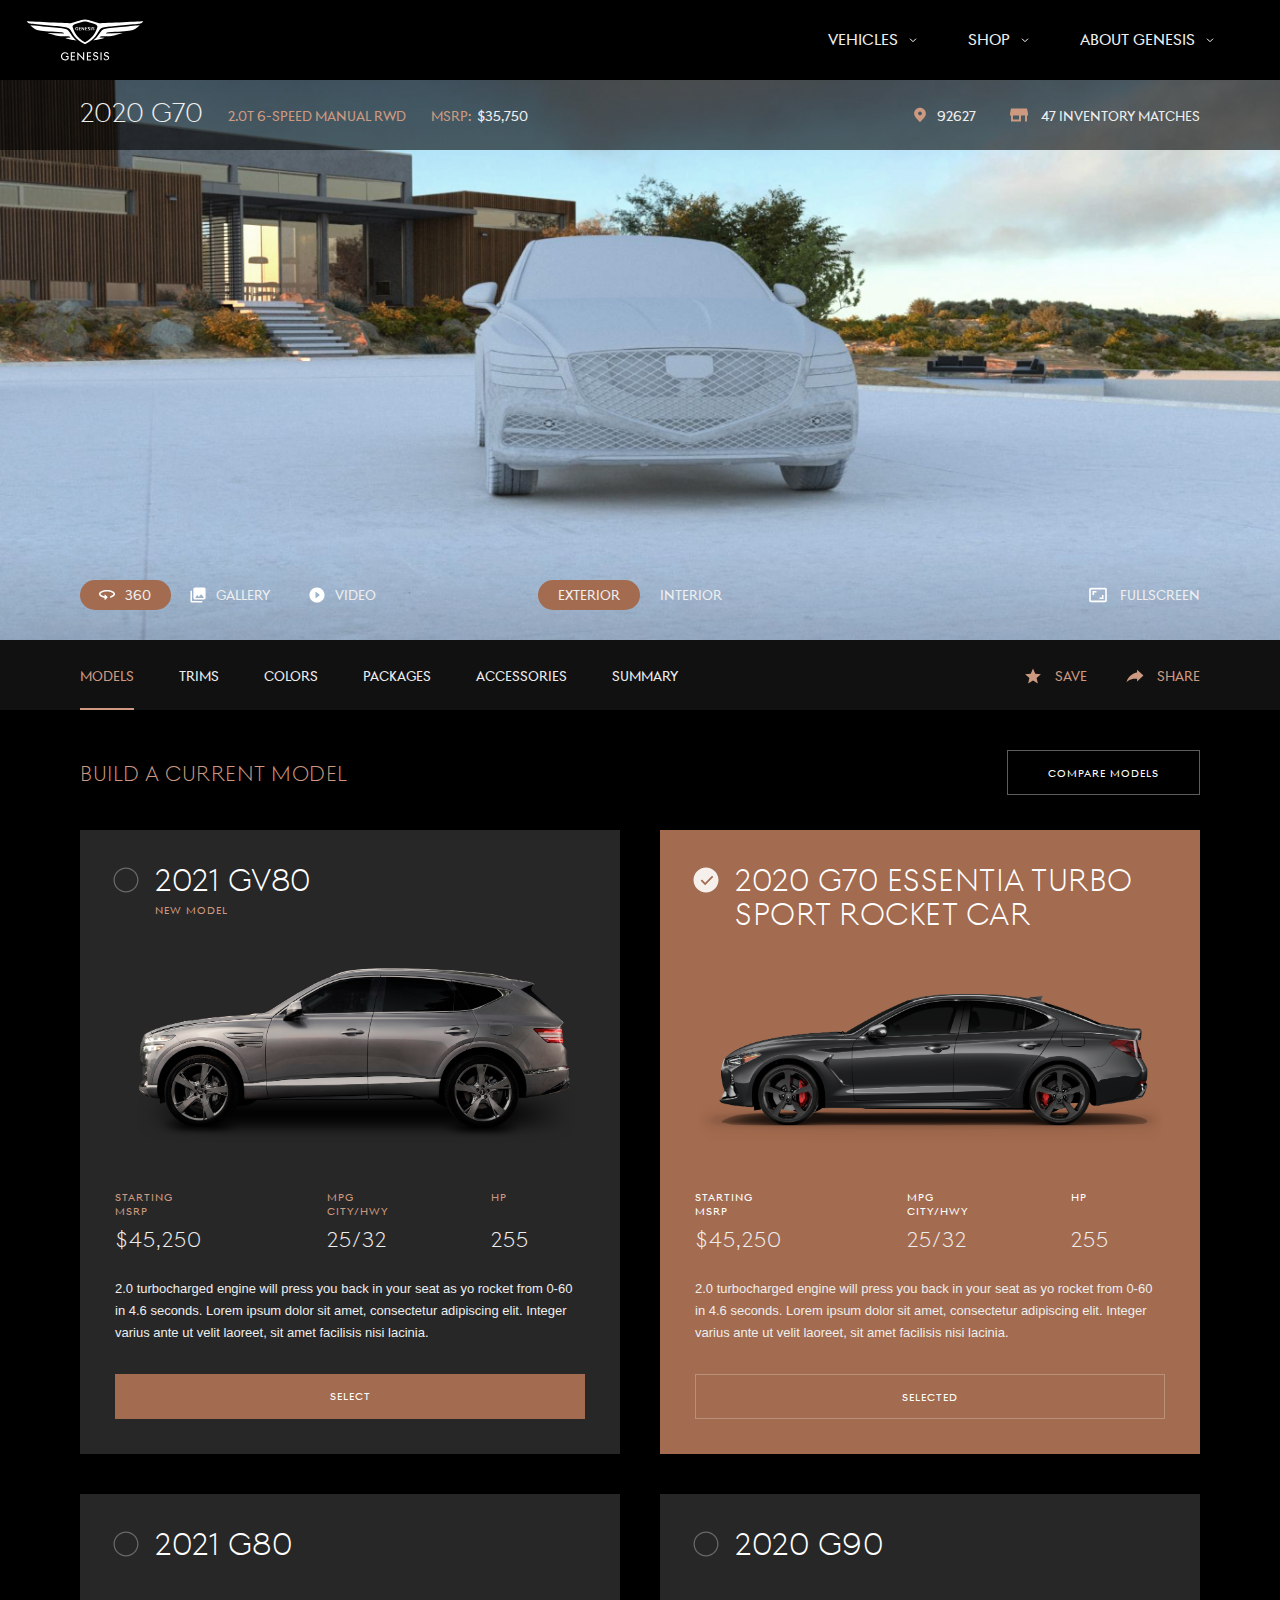
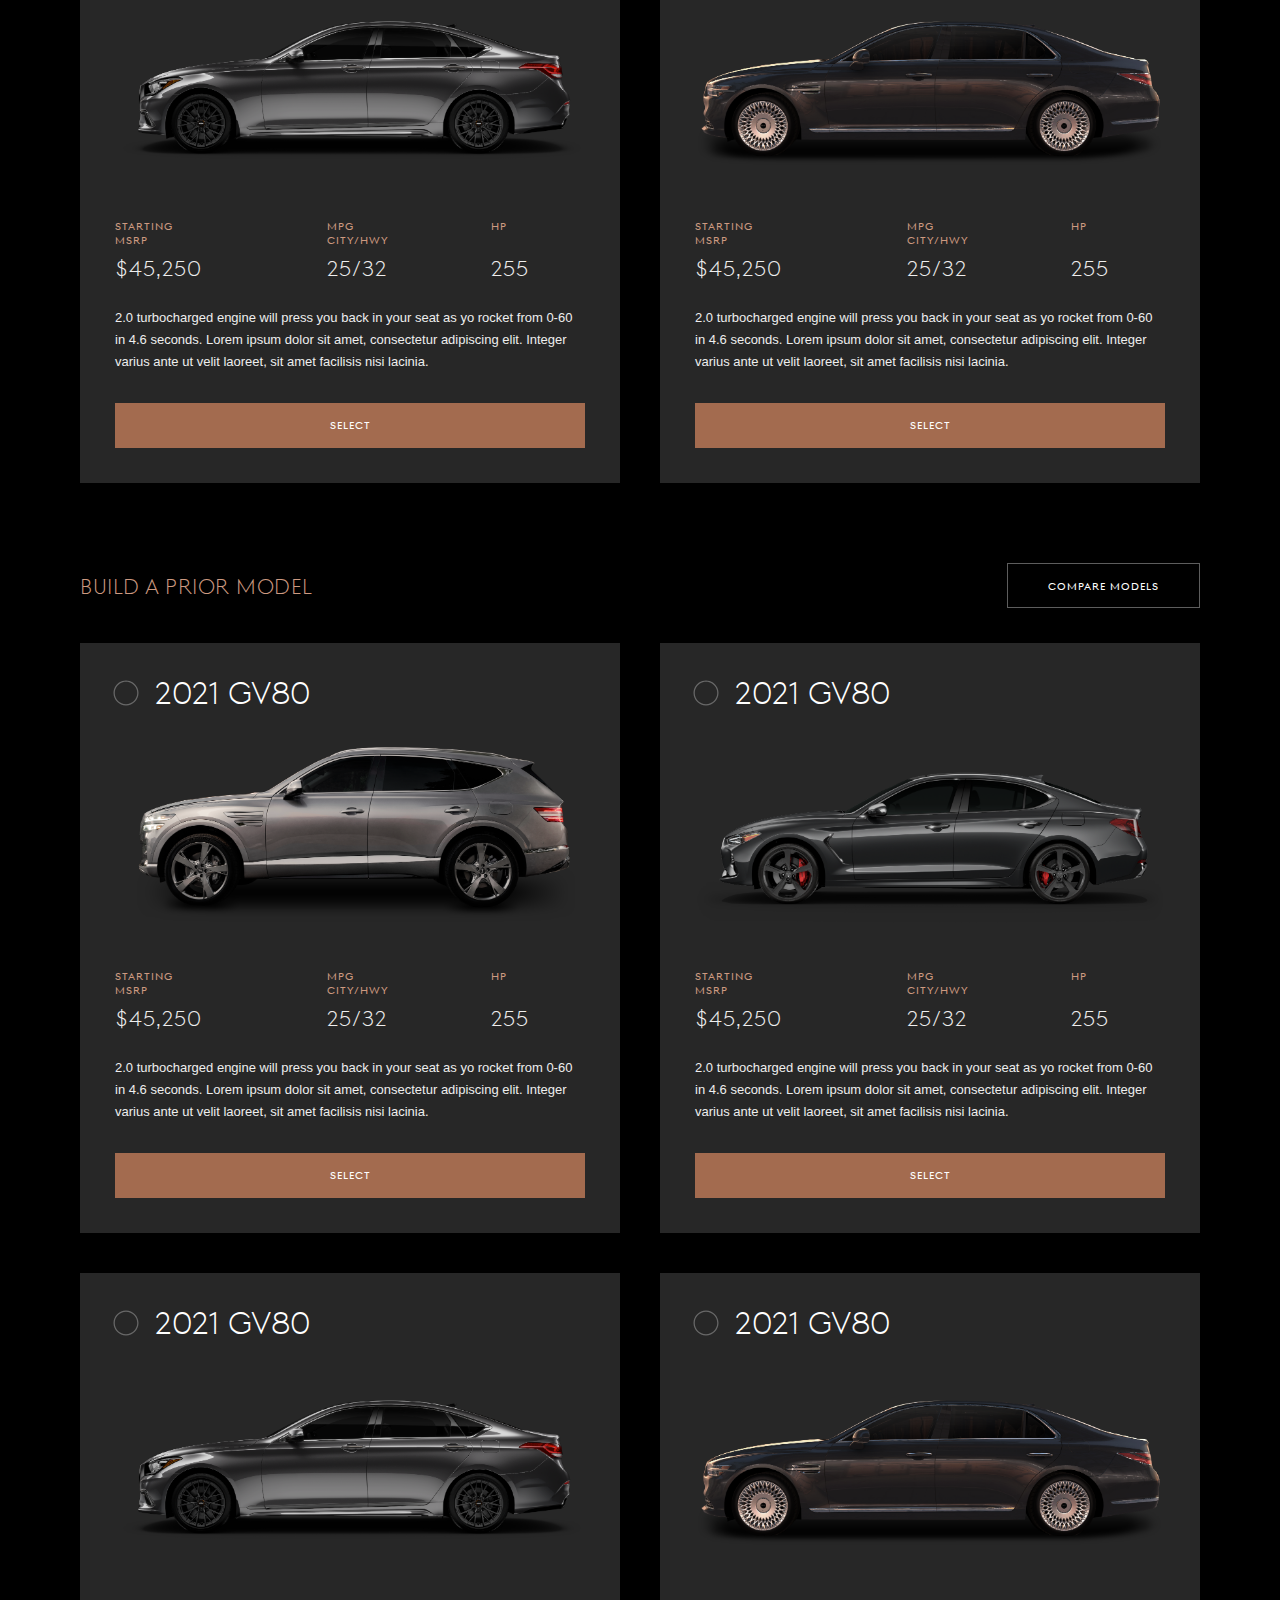
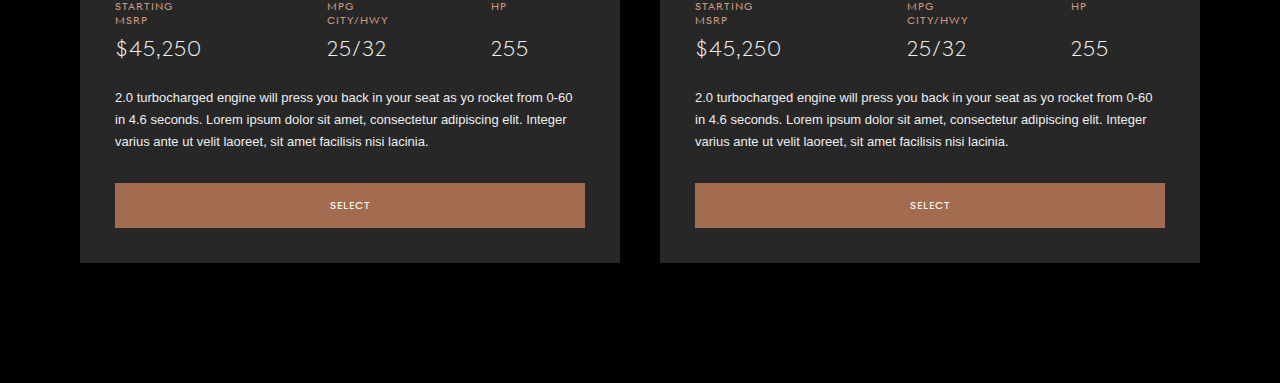
==== index.html @ 5c998ccd "Added accessory photos, and started Summary content." ====
<!DOCTYPE html>
<html lang="en">
<head>
    <meta charset="utf-8">
    <meta name="viewport" content="width=device-width, initial-scale=1, user-scalable=no">
    <meta name="description" content="">
    <meta name="author" content="">
    <link rel="icon" href="../../favicon.ico">
    <title>Genesis.com Main Nav Component</title>

    <!-- Style Sheets -->
	<link href="assets/css/fonts.css" rel="stylesheet">
    <link href="assets/css/main.css" rel="stylesheet">
	<link href="assets/css/global-nav.css" rel="stylesheet">
	<link href="assets/css/configurator.css" rel="stylesheet">

</head>

<body>


	<section class="global-nav">
		<header>

			<div class="genesis-logo">
				<img src="assets/images/genesis-logo.svg" alt="">
			</div>

			<div class="global-nav-buttons">
				<div class="global-nav-button" index="0">
					<div class="label">Vehicles</div>
					<div class="caret">
						<svg x="0px" y="0px" viewBox="0 0 20 20" style="enable-background:new 0 0 20 20;" xml:space="preserve">
							<polyline class="caret-line" points="13,8.7 10,11.7 7,8.7 "/>
						</svg>
					</div>
				</div>
				<div class="global-nav-button" index="1">
					<div class="label">Shop</div>
					<div class="caret">
						<svg x="0px" y="0px" viewBox="0 0 20 20" style="enable-background:new 0 0 20 20;" xml:space="preserve">
							<polyline class="caret-line" points="13,8.7 10,11.7 7,8.7 "/>
						</svg>
					</div>
				</div>
				<div class="global-nav-button" index="2">
					<div class="label">About Genesis</div>
					<div class="caret">
						<svg x="0px" y="0px" viewBox="0 0 20 20" style="enable-background:new 0 0 20 20;" xml:space="preserve">
							<polyline class="caret-line" points="13,8.7 10,11.7 7,8.7 "/>
						</svg>
					</div>
				</div>
			</div>

			<!-- Panels -->
			<div class="global-nav-panels">

				<!-- Vehicle Panel -->
				<div class="global-nav-panel" index="0">

					<!-- Tab Nav -->
					<div class="tab-nav">
						<div class="tab-nav-button" index="0">
							<div class="label">Current Models</div>
							<div class="underline"></div>
						</div>
						<div class="tab-nav-button" index="1">
							<div class="label">Previous Models</div>
							<div class="underline"></div>
						</div>
						<div class="tab-nav-button" index="2">
							<div class="label">Genesis Certified</div>
							<div class="underline"></div>
						</div>
						<div class="tab-nav-button" index="3">
							<div class="label">Future Vehicles</div>
							<div class="underline"></div>
						</div>
					</div>

					<!-- Tabs -->
					<div class="tabs">

						<!-- Current Models -->
						<div class="tab" index="0">

							<div class="vehicle-card">
								<div class="inner-wrap">
									<div class="tag">Coming Soon</div>
									<div class="title">2021 Genesis GV80</div>
									<div class="vehicle-image">
										<img src="" alt="">
									</div>
									<div class="specs">
										<div class="spec">
											<div class="label">MPG City/Hwy</div>
											<div class="data">22/30</div>
										</div>
										<div class="spec">
											<div class="label">Horsepower</div>
											<div class="data">252</div>
										</div>
										<div class="spec">
											<div class="label">Starting MSRP</div>
											<div class="data">$35,250</div>
										</div>
									</div>
									<div class="ctas">
										<div class="cta secondary">Explore</div>
										<div class="cta primary">Reserve</div>
									</div>
								</div>
							</div>

							<div class="vehicle-card">
								<div class="inner-wrap">
									<div class="tag">Coming Soon</div>
									<div class="title">2021 Genesis GV80</div>
									<div class="vehicle-image">
										<img src="" alt="">
									</div>
									<div class="specs">
										<div class="spec">
											<div class="label">MPG City/Hwy</div>
											<div class="data">22/30</div>
										</div>
										<div class="spec">
											<div class="label">Horsepower</div>
											<div class="data">252</div>
										</div>
										<div class="spec">
											<div class="label">Starting MSRP</div>
											<div class="data">$35,250</div>
										</div>
									</div>
									<div class="ctas">
										<div class="cta secondary">Explore</div>
										<div class="cta primary">Reserve</div>
									</div>
								</div>
							</div>

							<div class="vehicle-card">
								<div class="inner-wrap">
									<div class="tag">Coming Soon</div>
									<div class="title">2021 Genesis GV80</div>
									<div class="vehicle-image">
										<img src="" alt="">
									</div>
									<div class="specs">
										<div class="spec">
											<div class="label">MPG City/Hwy</div>
											<div class="data">22/30</div>
										</div>
										<div class="spec">
											<div class="label">Horsepower</div>
											<div class="data">252</div>
										</div>
										<div class="spec">
											<div class="label">Starting MSRP</div>
											<div class="data">$35,250</div>
										</div>
									</div>
									<div class="ctas">
										<div class="cta secondary">Explore</div>
										<div class="cta primary">Reserve</div>
									</div>
								</div>
							</div>

							<div class="vehicle-card">
								<div class="inner-wrap">
									<div class="tag">Coming Soon</div>
									<div class="title">2021 Genesis GV80</div>
									<div class="vehicle-image">
										<img src="" alt="">
									</div>
									<div class="specs">
										<div class="spec">
											<div class="label">MPG City/Hwy</div>
											<div class="data">22/30</div>
										</div>
										<div class="spec">
											<div class="label">Horsepower</div>
											<div class="data">252</div>
										</div>
										<div class="spec">
											<div class="label">Starting MSRP</div>
											<div class="data">$35,250</div>
										</div>
									</div>
									<div class="ctas">
										<div class="cta secondary">Explore</div>
										<div class="cta primary">Reserve</div>
									</div>
								</div>
							</div>

						</div>


						<div class="tab" index="1">Previous Models Tab</div>
						<div class="tab" index="2">Genesis Certified Tab</div>
						<div class="tab" index="3">Future Vehicles Tab</div>
					</div>

					<!-- <div class="spacing-test">
							<img src="https://placekitten.com/300/600" alt="">
					</div> -->
				</div>

				<!-- Shop Panel -->
				<div class="global-nav-panel" index="1">
					Shop Panel
				</div>

				<!-- About Genesis Panel -->
				<div class="global-nav-panel" index="2">
					About Genesis Panel
				</div>
			</div>

		</header>
	</section>


	<section class="configurator">

		<div class="vehicle-info-bar">
			<div class="vehicle-info">
				<div class="left-column">
					<div class="model">2020 G70</div>
					<div class="trim">2.0T 6-Speed Manual RWD</div>
					<div class="msrp"><span class="msrp-label">MSRP:</span>$35,750</div>
				</div>
				<div class="right-column">
					<div class="zip">
						<div class="icon"><img src="assets/images/icons/icon-pin-copper.svg" alt=""></div>
						<div class="label">92627</div>
					</div>
					<div class="inventory">
						<div class="icon"><img src="assets/images/icons/icon-inventory-copper.svg" alt=""></div>
						<div class="label">47 Inventory Matches</div>
					</div>
				</div>
			</div>
			<div class="background"></div>
		</div>

		<div class="visualizer">
			<div class="ui">
				<div class="mode">
					<div class="pill-button mode-button selected">
						<div class="label">360</div>
						<div class="icon"><img src="assets/images/icons/icon-360-white.svg" alt=""></div>
					</div>
					<div class="pill-button mode-button">
						<div class="label">Gallery</div>
						<div class="icon"><img src="assets/images/icons/icon-gallery-white.svg" alt=""></div>
					</div>
					<div class="pill-button mode-button">
						<div class="label">Video</div>
						<div class="icon"><img src="assets/images/icons/icon-video-white.svg" alt=""></div>
					</div>
				</div>
				<div class="mode-ui">
					<div class="mode-ui-360">
						<div class="pill-button mode-ui-360-button selected">
							<div class="label">Exterior</div>
						</div>
						<div class="pill-button mode-ui-360-button">
							<div class="label">Interior</div>
						</div>
					</div>
				</div>
				<div class="fullscreen">
					<div class="fullscreen-button">
						<div class="label">Fullscreen</div>
						<div class="icon"><img src="assets/images/icons/icon-fullscreen-white.svg" alt=""></div>
					</div>
				</div>
			</div>
		</div>

		<div class="mini-visualizer">
		</div>

		<div class="subnav">

			<div class="tabs">
				<div class="tab-button" index="0" label="models">
					<div class="label">Models</div>
					<div class="underline"></div>
				</div>
				<div class="tab-button" index="1" label="trims">
					<div class="label">Trims</div>
					<div class="underline"></div>
				</div>
				<div class="tab-button" index="2" label="colors">
					<div class="label">Colors</div>
					<div class="underline"></div>
				</div>
				<div class="tab-button" index="3" label="packages">
					<div class="label">Packages</div>
					<div class="underline"></div>
				</div>
				<div class="tab-button" index="4" label="accessories">
					<div class="label">Accessories</div>
					<div class="underline"></div>
				</div>
				<div class="tab-button" index="5" label="summary">
					<div class="label">Summary</div>
					<div class="underline"></div>
				</div>
			</div>

			<div class="ctas">
				<div class="cta">
					<div class="icon"><img src="assets/images/icons/icon-save-copper.svg" alt=""></div>
					<div class="label">Save</div>
				</div>
				<div class="cta">
					<div class="icon"><img src="assets/images/icons/icon-share-copper.svg" alt=""></div>
					<div class="label">Share</div>
				</div>
			</div>

		</div>

		<div class="panels">

			<!-- Models Panel -->
			<div class="panel" index="0">
				<div class="panel-content">

					<div class="row">
						<div class="row-header">
							<div class="title">Build a Current Model</div>
							<div class="ctas">
								<div class="button dark">Compare Models</div>
							</div>
						</div>

						<div class="cards">
							<div class="card model">
								<div class="inner-wrap">
									<div class="card-content">
										<div class="select-icon">
											<img class="deselected" src="assets/images/icons/icon-card-select-circle.svg" alt="">
											<img class="selected" src="assets/images/icons/icon-card-select-circle-selected.svg" alt="">
										</div>
										<div class="title-wrap">
											<div class="title">2021 GV80</div>
											<div class="bug">New Model</div>
										</div>

										<div class="align-bottom">
											<div class="vehicle-photo">
												<img src="assets/images/vehicles/gv80-profile.png" alt="">
											</div>
											<div class="specs">
												<div class="labels">
													<div class="label msrp">Starting<br>MSRP</div>
													<div class="label mpg">MPG<br>City/Hwy</div>
													<div class="label hp">HP</div>
												</div>
												<div class="values">
													<div class="value msrp">$45,250</div>
													<div class="value mpg">25/32</div>
													<div class="value hp">255</div>
												</div>
											</div>
											<div class="description">
												2.0 turbocharged engine will press you back in your seat as yo rocket from 0-60 in 4.6 seconds. Lorem ipsum dolor sit amet, consectetur adipiscing elit. Integer varius ante ut velit laoreet, sit amet facilisis nisi lacinia.
											</div>
											<div class="ctas">
												<div class="button copper">
													<div class="label deselected">Select</div>
													<div class="label selected">Selected</div>
												</div>
											</div>
										</div>

										<div class="background"></div>
									</div>
								</div>
							</div>
							<div class="card model selected">
								<div class="inner-wrap">
									<div class="card-content">
										<div class="select-icon">
											<img class="deselected" src="assets/images/icons/icon-card-select-circle.svg" alt="">
											<img class="selected" src="assets/images/icons/icon-card-select-circle-selected.svg" alt="">
										</div>
										<div class="title-wrap">
											<div class="title">2020 G70 ESSENTIA TURBO SPORT ROCKET CAR</div>
											<div class="bug"></div>
										</div>

										<div class="align-bottom">
											<div class="vehicle-photo">
												<img src="assets/images/vehicles/g70-profile.png" alt="">
											</div>
											<div class="specs">
												<div class="labels">
													<div class="label msrp">Starting<br>MSRP</div>
													<div class="label mpg">MPG<br>City/Hwy</div>
													<div class="label hp">HP</div>
												</div>
												<div class="values">
													<div class="value msrp">$45,250</div>
													<div class="value mpg">25/32</div>
													<div class="value hp">255</div>
												</div>
											</div>
											<div class="description">
												2.0 turbocharged engine will press you back in your seat as yo rocket from 0-60 in 4.6 seconds. Lorem ipsum dolor sit amet, consectetur adipiscing elit. Integer varius ante ut velit laoreet, sit amet facilisis nisi lacinia.
											</div>
											<div class="ctas">
												<div class="button copper">
													<div class="label deselected">Select</div>
													<div class="label selected">Selected</div>
												</div>
											</div>
										</div>

										<div class="background"></div>
									</div>
								</div>
							</div>
							<div class="card model">
								<div class="inner-wrap">
									<div class="card-content">
										<div class="select-icon">
											<img class="deselected" src="assets/images/icons/icon-card-select-circle.svg" alt="">
											<img class="selected" src="assets/images/icons/icon-card-select-circle-selected.svg" alt="">
										</div>
										<div class="title-wrap">
											<div class="title">2021 G80</div>
											<div class="bug"></div>
										</div>

										<div class="align-bottom">
											<div class="vehicle-photo">
												<img src="assets/images/vehicles/g80-profile.png" alt="">
											</div>
											<div class="specs">
												<div class="labels">
													<div class="label msrp">Starting<br>MSRP</div>
													<div class="label mpg">MPG<br>City/Hwy</div>
													<div class="label hp">HP</div>
												</div>
												<div class="values">
													<div class="value msrp">$45,250</div>
													<div class="value mpg">25/32</div>
													<div class="value hp">255</div>
												</div>
											</div>
											<div class="description">
												2.0 turbocharged engine will press you back in your seat as yo rocket from 0-60 in 4.6 seconds. Lorem ipsum dolor sit amet, consectetur adipiscing elit. Integer varius ante ut velit laoreet, sit amet facilisis nisi lacinia.
											</div>
											<div class="ctas">
												<div class="button copper">
													<div class="label deselected">Select</div>
													<div class="label selected">Selected</div>
												</div>
											</div>
										</div>

										<div class="background"></div>
									</div>
								</div>
							</div>
							<div class="card model">
								<div class="inner-wrap">
									<div class="card-content">
										<div class="select-icon">
											<img class="deselected" src="assets/images/icons/icon-card-select-circle.svg" alt="">
											<img class="selected" src="assets/images/icons/icon-card-select-circle-selected.svg" alt="">
										</div>
										<div class="title-wrap">
											<div class="title">2020 G90</div>
											<div class="bug"></div>
										</div>

										<div class="align-bottom">
											<div class="vehicle-photo">
												<img src="assets/images/vehicles/g90-profile.png" alt="">
											</div>
											<div class="specs">
												<div class="labels">
													<div class="label msrp">Starting<br>MSRP</div>
													<div class="label mpg">MPG<br>City/Hwy</div>
													<div class="label hp">HP</div>
												</div>
												<div class="values">
													<div class="value msrp">$45,250</div>
													<div class="value mpg">25/32</div>
													<div class="value hp">255</div>
												</div>
											</div>
											<div class="description">
												2.0 turbocharged engine will press you back in your seat as yo rocket from 0-60 in 4.6 seconds. Lorem ipsum dolor sit amet, consectetur adipiscing elit. Integer varius ante ut velit laoreet, sit amet facilisis nisi lacinia.
											</div>
											<div class="ctas">
												<div class="button copper">
													<div class="label deselected">Select</div>
													<div class="label selected">Selected</div>
												</div>
											</div>
										</div>

										<div class="background"></div>
									</div>
								</div>
							</div>
						</div>
					</div>

					<div class="row">
						<div class="row-header">
							<div class="title">Build a Prior Model</div>
							<div class="ctas">
								<div class="button dark">Compare Models</div>
							</div>
						</div>
						<div class="cards">
							<div class="card model">
								<div class="inner-wrap">
									<div class="card-content">
										<div class="select-icon">
											<img class="deselected" src="assets/images/icons/icon-card-select-circle.svg" alt="">
											<img class="selected" src="assets/images/icons/icon-card-select-circle-selected.svg" alt="">
										</div>
										<div class="title-wrap">
											<div class="title">2021 GV80</div>
											<div class="bug"></div>
										</div>

										<div class="align-bottom">
											<div class="vehicle-photo">
												<img src="assets/images/vehicles/gv80-profile.png" alt="">
											</div>
											<div class="specs">
												<div class="labels">
													<div class="label msrp">Starting<br>MSRP</div>
													<div class="label mpg">MPG<br>City/Hwy</div>
													<div class="label hp">HP</div>
												</div>
												<div class="values">
													<div class="value msrp">$45,250</div>
													<div class="value mpg">25/32</div>
													<div class="value hp">255</div>
												</div>
											</div>
											<div class="description">
												2.0 turbocharged engine will press you back in your seat as yo rocket from 0-60 in 4.6 seconds. Lorem ipsum dolor sit amet, consectetur adipiscing elit. Integer varius ante ut velit laoreet, sit amet facilisis nisi lacinia.
											</div>
											<div class="ctas">
												<div class="button copper">
													<div class="label deselected">Select</div>
													<div class="label selected">Selected</div>
												</div>
											</div>
										</div>

										<div class="background"></div>
									</div>
								</div>
							</div>
							<div class="card model">
								<div class="inner-wrap">
									<div class="card-content">
										<div class="select-icon">
											<img src="assets/images/icons/icon-card-select-circle.svg" alt="">
										</div>
										<div class="title-wrap">
											<div class="title">2021 GV80</div>
											<div class="bug"></div>
										</div>

										<div class="align-bottom">
											<div class="vehicle-photo">
												<img src="assets/images/vehicles/g70-profile.png" alt="">
											</div>
											<div class="specs">
												<div class="labels">
													<div class="label msrp">Starting<br>MSRP</div>
													<div class="label mpg">MPG<br>City/Hwy</div>
													<div class="label hp">HP</div>
												</div>
												<div class="values">
													<div class="value msrp">$45,250</div>
													<div class="value mpg">25/32</div>
													<div class="value hp">255</div>
												</div>
											</div>
											<div class="description">
												2.0 turbocharged engine will press you back in your seat as yo rocket from 0-60 in 4.6 seconds. Lorem ipsum dolor sit amet, consectetur adipiscing elit. Integer varius ante ut velit laoreet, sit amet facilisis nisi lacinia.
											</div>
											<div class="ctas">
												<div class="button copper">Select</div>
											</div>
										</div>

										<div class="background"></div>
									</div>
								</div>
							</div>
							<div class="card model">
								<div class="inner-wrap">
									<div class="card-content">
										<div class="select-icon">
											<img class="deselected" src="assets/images/icons/icon-card-select-circle.svg" alt="">
											<img class="selected" src="assets/images/icons/icon-card-select-circle-selected.svg" alt="">
										</div>
										<div class="title-wrap">
											<div class="title">2021 GV80</div>
											<div class="bug"></div>
										</div>

										<div class="align-bottom">
											<div class="vehicle-photo">
												<img src="assets/images/vehicles/g80-profile.png" alt="">
											</div>
											<div class="specs">
												<div class="labels">
													<div class="label msrp">Starting<br>MSRP</div>
													<div class="label mpg">MPG<br>City/Hwy</div>
													<div class="label hp">HP</div>
												</div>
												<div class="values">
													<div class="value msrp">$45,250</div>
													<div class="value mpg">25/32</div>
													<div class="value hp">255</div>
												</div>
											</div>
											<div class="description">
												2.0 turbocharged engine will press you back in your seat as yo rocket from 0-60 in 4.6 seconds. Lorem ipsum dolor sit amet, consectetur adipiscing elit. Integer varius ante ut velit laoreet, sit amet facilisis nisi lacinia.
											</div>
											<div class="ctas">
												<div class="button copper">
													<div class="label deselected">Select</div>
													<div class="label selected">Selected</div>
												</div>
											</div>
										</div>

										<div class="background"></div>
									</div>
								</div>
							</div>
							<div class="card model">
								<div class="inner-wrap">
									<div class="card-content">
										<div class="select-icon">
											<img class="deselected" src="assets/images/icons/icon-card-select-circle.svg" alt="">
											<img class="selected" src="assets/images/icons/icon-card-select-circle-selected.svg" alt="">
										</div>
										<div class="title-wrap">
											<div class="title">2021 GV80</div>
											<div class="bug"></div>
										</div>

										<div class="align-bottom">
											<div class="vehicle-photo">
												<img src="assets/images/vehicles/g90-profile.png" alt="">
											</div>
											<div class="specs">
												<div class="labels">
													<div class="label msrp">Starting<br>MSRP</div>
													<div class="label mpg">MPG<br>City/Hwy</div>
													<div class="label hp">HP</div>
												</div>
												<div class="values">
													<div class="value msrp">$45,250</div>
													<div class="value mpg">25/32</div>
													<div class="value hp">255</div>
												</div>
											</div>
											<div class="description">
												2.0 turbocharged engine will press you back in your seat as yo rocket from 0-60 in 4.6 seconds. Lorem ipsum dolor sit amet, consectetur adipiscing elit. Integer varius ante ut velit laoreet, sit amet facilisis nisi lacinia.
											</div>
											<div class="ctas">
												<div class="button copper">
													<div class="label deselected">Select</div>
													<div class="label selected">Selected</div>
												</div>
											</div>
										</div>

										<div class="background"></div>
									</div>
								</div>
							</div>
						</div>
					</div>
				</div>
			</div>

			<!-- Trims Panel -->
			<div class="panel" index="1">
				<div class="panel-content">

					<div class="row">
						<div class="row-header">
							<div class="title">Choose a Trim</div>
							<div class="ctas">
								<div class="button dark">Compare Trims</div>
							</div>
						</div>
						<div class="cards">
							<div class="card trim">
								<div class="inner-wrap">
									<div class="card-content">
										<div class="select-icon">
											<img class="deselected" src="assets/images/icons/icon-card-select-circle.svg" alt="">
											<img class="selected" src="assets/images/icons/icon-card-select-circle-selected.svg" alt="">
										</div>
										<div class="title-wrap">
											<div class="title">3.3T AWD</div>
										</div>

										<div class="align-bottom">
											<div class="specs">
												<div class="labels">
													<div class="label msrp">Starting<br>MSRP</div>
													<div class="label mpg">MPG<br>City/Hwy</div>
													<div class="label hp">HP</div>
												</div>
												<div class="values">
													<div class="value msrp">$45,250</div>
													<div class="value mpg">25/32</div>
													<div class="value hp">255</div>
												</div>
											</div>
											<div class="description">
												G70 2.0L Turbocharged inline 4-cylinder 8-speed automatic with SHIFTRONIC RWD.
											</div>
											<div class="ctas">
												<div class="button copper">
													<div class="label deselected">Select</div>
													<div class="label selected">Selected</div>
												</div>
											</div>
										</div>

										<div class="background"></div>
									</div>
								</div>
							</div>
							<div class="card trim selected">
								<div class="inner-wrap">
									<div class="card-content">
										<div class="select-icon">
											<img class="deselected" src="assets/images/icons/icon-card-select-circle.svg" alt="">
											<img class="selected" src="assets/images/icons/icon-card-select-circle-selected.svg" alt="">
										</div>
										<div class="title-wrap">
											<div class="title">3.3T RWD</div>
										</div>

										<div class="align-bottom">
											<div class="specs">
												<div class="labels">
													<div class="label msrp">Starting<br>MSRP</div>
													<div class="label mpg">MPG<br>City/Hwy</div>
													<div class="label hp">HP</div>
												</div>
												<div class="values">
													<div class="value msrp">$45,250</div>
													<div class="value mpg">25/32</div>
													<div class="value hp">255</div>
												</div>
											</div>
											<div class="description">
												G70 2.0L Turbocharged inline 4-cylinder 8-speed automatic with SHIFTRONIC RWD.
											</div>
											<div class="ctas">
												<div class="button copper">
													<div class="label deselected">Select</div>
													<div class="label selected">Selected</div>
												</div>
											</div>
										</div>

										<div class="background"></div>
									</div>
								</div>
							</div>
							<div class="card trim">
								<div class="inner-wrap">
									<div class="card-content">
										<div class="select-icon">
											<img class="deselected" src="assets/images/icons/icon-card-select-circle.svg" alt="">
											<img class="selected" src="assets/images/icons/icon-card-select-circle-selected.svg" alt="">
										</div>
										<div class="title-wrap">
											<div class="title">2.0T 6-Speed Manual RWD</div>
										</div>

										<div class="align-bottom">
											<div class="specs">
												<div class="labels">
													<div class="label msrp">Starting<br>MSRP</div>
													<div class="label mpg">MPG<br>City/Hwy</div>
													<div class="label hp">HP</div>
												</div>
												<div class="values">
													<div class="value msrp">$45,250</div>
													<div class="value mpg">25/32</div>
													<div class="value hp">255</div>
												</div>
											</div>
											<div class="description">
												G70 2.0L Turbocharged inline 4-cylinder 8-speed automatic with SHIFTRONIC RWD.
											</div>
											<div class="ctas">
												<div class="button copper">
													<div class="label deselected">Select</div>
													<div class="label selected">Selected</div>
												</div>
											</div>
										</div>

										<div class="background"></div>
									</div>
								</div>
							</div>
							<div class="card trim">
								<div class="inner-wrap">
									<div class="card-content">
										<div class="select-icon">
											<img class="deselected" src="assets/images/icons/icon-card-select-circle.svg" alt="">
											<img class="selected" src="assets/images/icons/icon-card-select-circle-selected.svg" alt="">
										</div>
										<div class="title-wrap">
											<div class="title">2.0T AWD</div>
										</div>

										<div class="align-bottom">
											<div class="specs">
												<div class="labels">
													<div class="label msrp">Starting<br>MSRP</div>
													<div class="label mpg">MPG<br>City/Hwy</div>
													<div class="label hp">HP</div>
												</div>
												<div class="values">
													<div class="value msrp">$45,250</div>
													<div class="value mpg">25/32</div>
													<div class="value hp">255</div>
												</div>
											</div>
											<div class="description">
												G70 2.0L Turbocharged inline 4-cylinder 8-speed automatic with SHIFTRONIC RWD.
											</div>
											<div class="ctas">
												<div class="button copper">
													<div class="label deselected">Select</div>
													<div class="label selected">Selected</div>
												</div>
											</div>
										</div>

										<div class="background"></div>
									</div>
								</div>
							</div>
							<div class="card trim">
								<div class="inner-wrap">
									<div class="card-content">
										<div class="select-icon">
											<img class="deselected" src="assets/images/icons/icon-card-select-circle.svg" alt="">
											<img class="selected" src="assets/images/icons/icon-card-select-circle-selected.svg" alt="">
										</div>
										<div class="title-wrap">
											<div class="title">2.0T RWD</div>
										</div>

										<div class="align-bottom">
											<div class="specs">
												<div class="labels">
													<div class="label msrp">Starting<br>MSRP</div>
													<div class="label mpg">MPG<br>City/Hwy</div>
													<div class="label hp">HP</div>
												</div>
												<div class="values">
													<div class="value msrp">$45,250</div>
													<div class="value mpg">25/32</div>
													<div class="value hp">255</div>
												</div>
											</div>
											<div class="description">
												G70 2.0L Turbocharged inline 4-cylinder 8-speed automatic with SHIFTRONIC RWD.
											</div>
											<div class="ctas">
												<div class="button copper">
													<div class="label deselected">Select</div>
													<div class="label selected">Selected</div>
												</div>
											</div>
										</div>

										<div class="background"></div>
									</div>
								</div>
							</div>
						</div>
					</div>
				</div>
			</div>

			<!-- Colors Panel -->
			<div class="panel" index="2">
				<div class="panel-content color">
					<div class="row">
						<div class="colors">
							<div class="row-header">
								<div class="title">Select Exterior</div>
								<div class="current-selection">Victoria Black <span class="copper">+ $0</span></div>
							</div>
							<div class="color-swatches">
								<div class="swatch color1 selected">
									<div class="swatch-button">
										<div class="select-icon">
											<img src="assets/images/icons/icon-check.svg" alt="">
										</div>
									</div>
								</div>
								<div class="swatch color2">
									<div class="swatch-button">
										<div class="select-icon">
											<img src="assets/images/icons/icon-check.svg" alt="">
										</div>
									</div>
								</div>
								<div class="swatch color3">
									<div class="swatch-button">
										<div class="select-icon">
											<img src="assets/images/icons/icon-check.svg" alt="">
										</div>
									</div>
								</div>
								<div class="swatch color4">
									<div class="swatch-button">
										<div class="select-icon">
											<img src="assets/images/icons/icon-check.svg" alt="">
										</div>
									</div>
								</div>
								<div class="swatch color5">
									<div class="swatch-button">
										<div class="select-icon">
											<img src="assets/images/icons/icon-check.svg" alt="">
										</div>
									</div>
								</div>
								<div class="swatch color6">
									<div class="swatch-button">
										<div class="select-icon">
											<img src="assets/images/icons/icon-check.svg" alt="">
										</div>
									</div>
								</div>
								<div class="swatch color7">
									<div class="swatch-button">
										<div class="select-icon">
											<img src="assets/images/icons/icon-check.svg" alt="">
										</div>
									</div>
								</div>
								<div class="swatch color8">
									<div class="swatch-button">
										<div class="select-icon">
											<img src="assets/images/icons/icon-check.svg" alt="">
										</div>
									</div>
								</div>
								<div class="swatch color9">
									<div class="swatch-button">
										<div class="select-icon">
											<img src="assets/images/icons/icon-check.svg" alt="">
										</div>
									</div>
								</div>
							</div>
						</div>
						<div class="colors">
							<div class="row-header">
								<div class="title">Select Interior</div>
								<div class="current-selection">Black Leatherette <span class="copper">+ $0</span></div>
							</div>
							<div class="color-swatches">
								<div class="swatch color10 selected">
									<div class="swatch-button">
										<div class="select-icon">
											<img src="assets/images/icons/icon-check.svg" alt="">
										</div>
									</div>
								</div>
								<div class="swatch color11">
									<div class="swatch-button">
										<div class="select-icon">
											<img src="assets/images/icons/icon-check.svg" alt="">
										</div>
									</div>
								</div>
							</div>
						</div>
					</div>
				</div>
			</div>

			<!-- Packages Panel -->
			<div class="panel" index="3">
				<div class="panel-content">

					<div class="row">
						<div class="row-header">
							<div class="title">Select Packages</div>
							<div class="ctas">
								<div class="button dark">Compare Packages</div>
							</div>
						</div>

						<div class="cards">
							<div class="card package selected">
								<div class="inner-wrap">
									<div class="card-content">
										<div class="select-icon">
											<img class="deselected" src="assets/images/icons/icon-card-select-circle.svg" alt="">
											<img class="selected" src="assets/images/icons/icon-card-select-circle-selected.svg" alt="">
										</div>
										<div class="title small">2.0T Standard Package <span class="copper">+ $0</span></div>
										<div class="align-bottom">
											<div class="description">
												<ul>
													<li>Engine 2.0L Inline 4 turbocharged GDI</li>
													<li>8-speed automatic transmission with paddle shifters and rev-matching</li>
													<li>Full LED headlights</li>
												</ul>
											</div>
											<div class="ctas">
												<div class="button copper">
													<div class="label deselected">Select</div>
													<div class="label selected">Selected</div>
												</div>
											</div>
										</div>
										<div class="background"></div>
									</div>
								</div>
							</div>
							<div class="card package">
								<div class="inner-wrap">
									<div class="card-content">
										<div class="select-icon">
											<img class="deselected" src="assets/images/icons/icon-card-select-circle.svg" alt="">
											<img class="selected" src="assets/images/icons/icon-card-select-circle-selected.svg" alt="">
										</div>
										<div class="title small">2.0T Super Duper Bomb Ass Mega Elite Package <span class="copper">+ $4,600</span></div>

										<div class="align-bottom">
											<div class="description">
												<ul>
													<li>Engine 2.0L Inline 4 turbocharged GDI</li>
													<li>8-speed automatic transmission with paddle shifters and rev-matching</li>
													<li>Full LED headlights</li>
												</ul>
											</div>
											<div class="ctas">
												<div class="button copper">
													<div class="label deselected">Select</div>
													<div class="label selected">Selected</div>
												</div>
											</div>
										</div>

										<div class="background"></div>
									</div>
								</div>
							</div>
							<div class="card package">
								<div class="inner-wrap">
									<div class="card-content">
										<div class="select-icon">
											<img class="deselected" src="assets/images/icons/icon-card-select-circle.svg" alt="">
											<img class="selected" src="assets/images/icons/icon-card-select-circle-selected.svg" alt="">
										</div>
										<div class="title small">2.0T Prestige Package <span class="copper">+ $8,450</span></div>

										<div class="align-bottom">
											<div class="description">
												<ul>
													<li>Engine 2.0L Inline 4 turbocharged GDI</li>
													<li>8-speed automatic transmission with paddle shifters and rev-matching</li>
													<li>Full LED headlights</li>
												</ul>
											</div>
											<div class="ctas">
												<div class="button copper">
													<div class="label deselected">Select</div>
													<div class="label selected">Selected</div>
												</div>
											</div>
										</div>

										<div class="background"></div>
									</div>
								</div>
							</div>
							<div class="card package">
								<div class="inner-wrap">
									<div class="card-content">
										<div class="select-icon">
											<img class="deselected" src="assets/images/icons/icon-card-select-circle.svg" alt="">
											<img class="selected" src="assets/images/icons/icon-card-select-circle-selected.svg" alt="">
										</div>
										<div class="title small">2.0T Sport Package <span class="copper">+ $10,000</span></div>

										<div class="align-bottom">
											<div class="description">
												<ul>
													<li>Engine 2.0L Inline 4 turbocharged GDI</li>
													<li>8-speed automatic transmission with paddle shifters and rev-matching</li>
													<li>Full LED headlights</li>
												</ul>
											</div>
											<div class="ctas">
												<div class="button copper">
													<div class="label deselected">Select</div>
													<div class="label selected">Selected</div>
												</div>
											</div>
										</div>

										<div class="background"></div>
									</div>
								</div>
							</div>
						</div>
					</div>
				</div>
			</div>

			<!-- Accessories Panel -->
			<div class="panel" index="4">
			 	<div class="panel-content">
					<div class="row">
						<div class="row-header">
							<div class="title">Add Accessories</div>
						</div>
						<div class="cards">
							<div class="card accessory selected">
								<div class="inner-wrap">
									<div class="card-content">
										<div class="select-icon">
											<img class="deselected" src="assets/images/icons/icon-card-select-circle.svg" alt="">
											<img class="selected" src="assets/images/icons/icon-card-select-circle-selected.svg" alt="">
										</div>
										<div class="title small">Cargo Tray <span class="copper">+ $150</span></div>

										<div class="align-bottom">
											<div class="accessory-photo">
												<img src="assets/images/accessories/accessories-cargo-tray.png" alt="">
											</div>
											<div class="ctas">
												<div class="button copper">
													<div class="label deselected">Select</div>
													<div class="label selected">Selected</div>
												</div>
											</div>
										</div>


										<div class="background"></div>
									</div>
								</div>
							</div>
							<div class="card accessory">
								<div class="inner-wrap">
									<div class="card-content">
										<div class="select-icon">
											<img class="deselected" src="assets/images/icons/icon-card-select-circle.svg" alt="">
											<img class="selected" src="assets/images/icons/icon-card-select-circle-selected.svg" alt="">
										</div>
										<div class="title small">A Super Duper Bomb Ass Mega First Aid Kit In Full 3D <span class="copper">+ $150</span></div>
										<div class="align-bottom">
											<div class="accessory-photo">
												<img src="assets/images/accessories/accessories-first-aid.png" alt="">
											</div>
											<div class="ctas">
												<div class="button copper">
													<div class="label deselected">Select</div>
													<div class="label selected">Selected</div>
												</div>
											</div>
										</div>
										<div class="background"></div>
									</div>
								</div>
							</div>
							<div class="card accessory">
								<div class="inner-wrap">
									<div class="card-content">
										<div class="select-icon">
											<img class="deselected" src="assets/images/icons/icon-card-select-circle.svg" alt="">
											<img class="selected" src="assets/images/icons/icon-card-select-circle-selected.svg" alt="">
										</div>
										<div class="title small">Mud Guards <span class="copper">+ $150</span></div>
										<div class="align-bottom">
											<div class="accessory-photo">
												<img src="assets/images/accessories/accessories-mud-guards.png" alt="">
											</div>
											<div class="ctas">
												<div class="button copper">
													<div class="label deselected">Select</div>
													<div class="label selected">Selected</div>
												</div>
											</div>
										</div>
										<div class="background"></div>
									</div>
								</div>
							</div>
							<div class="card accessory">
								<div class="inner-wrap">
									<div class="card-content">
										<div class="select-icon">
											<img class="deselected" src="assets/images/icons/icon-card-select-circle.svg" alt="">
											<img class="selected" src="assets/images/icons/icon-card-select-circle-selected.svg" alt="">
										</div>
										<div class="title small">Rear Bumper Applique <span class="copper">+ $150</span></div>
										<div class="align-bottom">
											<div class="accessory-photo">
												<img src="assets/images/accessories/accessories-rear-bumper.png" alt="">
											</div>
											<div class="ctas">
												<div class="button copper">
													<div class="label deselected">Select</div>
													<div class="label selected">Selected</div>
												</div>
											</div>
										</div>
										<div class="background"></div>
									</div>
								</div>
							</div>
							<div class="card accessory">
								<div class="inner-wrap">
									<div class="card-content">
										<div class="select-icon">
											<img class="deselected" src="assets/images/icons/icon-card-select-circle.svg" alt="">
											<img class="selected" src="assets/images/icons/icon-card-select-circle-selected.svg" alt="">
										</div>
										<div class="title small">Wheel Locks <span class="copper">+ $150</span></div>
										<div class="align-bottom">
											<div class="accessory-photo">
												<img src="assets/images/accessories/accessories-wheel-locks.png" alt="">
											</div>
											<div class="ctas">
												<div class="button copper">
													<div class="label deselected">Select</div>
													<div class="label selected">Selected</div>
												</div>
											</div>
										</div>
										<div class="background"></div>
									</div>
								</div>
							</div>
						</div>
					</div>
				</div>
			</div>

			<!-- Summary Panel -->
			<div class="panel" index="5">
				<div class="panel-content summary">
					<div class="column info">
						<div class="row">

							<div class="row-header">
								<div class="title">Here's Your New Genesis</div>
							</div>

							<!-- Vehicle Info -->
							<div class="vehicle-info">
								<div class="model-trim">
									<div class="model">2020 G70</div>
									<div class="trim">2.0T 6-Speed Manual RWD</div>
								</div>
								<div class="specs">
									<div class="labels">
										<div class="label msrp">Starting<br>MSRP</div>
										<div class="label mpg">MPG<br>City/Hwy</div>
										<div class="label hp">HP</div>
									</div>
									<div class="values">
										<div class="value msrp">$45,250</div>
										<div class="value mpg">25/32</div>
										<div class="value hp">255</div>
									</div>
								</div>
							</div>

							<!-- Cost Detail -->
							<div class="cost-detail">
								<div class="title">Cost Detail</div>
								<div class="accordian-rows">
									<div class="accordian-row">Accordian Row</div>
									<div class="accordian-row">Accordian Row</div>
									<div class="accordian-row">Accordian Row</div>
									<div class="accordian-row">Accordian Row</div>
								</div>
								<div class="totals">Cost Totals</div>
							</div>

						</div>

					</div>
					<div class="column contact">
						<div class="tabs">
							<div class="tab-button selected">
								<div class="label">Request a Quote</div>
								<div class="underline"></div>
							</div>
							<div class="tab-button">
								<div class="label">Schedule a Test Drive</div>
								<div class="underline"></div>
							</div>
						</div>
						<div class="form">
							Form
						</div>
					</div>
				</div>
			</div>


		</div>


	</section>


	<!-- Load Data -->
	<script src="assets/data/data.js"></script>

	<!-- Load Javascript Libraries -->
	<script src="assets/js/libs/jquery-2.2.4.min.js"></script>
	<script src="assets/js/libs/gsap.min.js"></script>
	<script src="assets/js/libs/CSSRulePlugin.min.js"></script>
	<script src="assets/js/libs/webfont.js"></script>

    <!-- Load Javascript Modules -->
	<script src="assets/js/main.js"></script>
	<script src="assets/js/global-nav.js"></script>
	<script src="assets/js/configurator.js"></script>

</body>
</html>
---- assets/css/fonts.css ----
/* Fonts */
/* ------------------------------------------------------------ */
@font-face {
    font-family: 'GenesisSansHead-Light';
    src: url('../fonts/genesis-sans-head/GenesisSansHead-Light.eot');
    src: url('../fonts/genesis-sans-head/GenesisSansHead-Light.eot?#iefix') format('embedded-opentype'), url('../fonts/genesis-sans-head/GenesisSansHead-Light.woff') format('woff');
    font-weight: normal;
}

@font-face {
    font-family: 'GenesisSansHead-Regular';
    src: url('../fonts/genesis-sans-head/GenesisSansHead-Regular.eot');
    src: url('../fonts/genesis-sans-head/GenesisSansHead-Regular.eot?#iefix') format('embedded-opentype'), url('../fonts/genesis-sans-head/GenesisSansHead-Regular.woff') format('woff');
    font-weight: normal;
}

@font-face {
    font-family: 'GenesisSansText-Bold';
    src: url('../fonts/genesis-sans-text/GenesisSansText-Bold.eot');
    src: url('../fonts/genesis-sans-text/GenesisSansText-Bold.eot?#iefix') format('embedded-opentype'), url('../fonts/genesis-sans-text/GenesisSansText-Bold.woff') format('woff');
    font-weight: normal;
}

@font-face {
    font-family: 'GenesisSansText-Medium';
    src: url('../fonts/genesis-sans-text/GenesisSansText-Medium.eot');
    src: url('../fonts/genesis-sans-text/GenesisSansText-Medium.eot?#iefix') format('embedded-opentype'), url('../fonts/genesis-sans-text/GenesisSansText-Medium.woff') format('woff');
    font-weight: normal;
}

@font-face {
    font-family: 'GenesisSansText';
    src: url('../fonts/genesis-sans-text/GenesisSansText.eot');
    src: url('../fonts/genesis-sans-text/GenesisSansText.eot?#iefix') format('embedded-opentype'), url('../fonts/genesis-sans-text/GenesisSansText.woff') format('woff');
    font-weight: normal;
}
---- assets/css/main.css ----
/* CSS Reset */
/* ------------------------------------------------------------ */
html, body, div, span, applet, object, iframe,
h1, h2, h3, h4, h5, h6, p, blockquote, pre,
a, abbr, acronym, address, big, cite, code,
del, dfn, em, img, ins, kbd, q, s, samp,
small, strike, strong, sub, sup, tt, var,
b, u, i, center,
dl, dt, dd, ol, ul, li,
fieldset, form, label, legend,
table, caption, tbody, tfoot, thead, tr, th, td,
article, aside, canvas, details, embed,
figure, figcaption, footer, header, hgroup,
menu, nav, output, ruby, section, summary,
time, mark, audio, video {
	margin: 0;
	padding: 0;
	border: 0;
	font-size: 100%;
	vertical-align: baseline;
}
/* HTML5 display-role reset for older browsers */
article, aside, details, figcaption, figure,
footer, header, hgroup, menu, nav, section {
	display: block;
}
body {
	line-height: 1;
}
ol, ul {
	list-style: none;
}
blockquote, q {
	quotes: none;
}
blockquote:before, blockquote:after,
q:before, q:after {
	content: '';
	content: none;
}
table {
	border-collapse: collapse;
	border-spacing: 0;
}
a,
a:hover,
a:visited,
a:active {
	text-decoration: none !important;
}
input:focus,
select:focus,
textarea:focus,
button:focus {
	outline: none;
}
input, textarea {
	outline: none;
	border-spacing: 0px;
	margin: 0px;
	padding: 0px;
	space: 0px;
	margin: 0;
	padding: 0;
	font-family: Helvetica, Arial, Verdana, sans-serif;
	-webkit-font-smoothing: antialiased;
}
input:-webkit-autofill {
	-webkit-box-shadow: 0 0 0 50px white inset;
}

/*

Orange Color:

Dark
#804033

Med
#a36b4f

Light
#cd9a81

*/

/* FPO/Test */
/* ------------------------------------------------------------ */
.fpo-page {
	padding: 0;
}

.fpo-page img {
	width: 100%;
}


/* Global */
/* ------------------------------------------------------------ */


body, html {
	background: #000;
	width: 100%;
	height: 100%;
	color: #eee;
	/* font-family: 'GenesisSansText', Helvetica, Arial, Verdana, sans-serif; */
	font-family: 'GenesisSansHead-Regular', Helvetica, Arial, Verdana, sans-serif;
	font-style: normal;
	font-size: 14px;
	line-height: 14px;
	-webkit-font-smoothing: antialiased;
}

/* Global Nav: Core Styles */
/* ------------------------------------------------------------ */

span.copper {
	color: #CD9A81;
}

section.global-nav {
	width: 100%;
	height: 80px;
	font-size: 16px;
	line-height: 16px;
	z-index: 200;
}

section.global-nav header {
	position: fixed;
	display: flex;
	top: 0;
	left: 0;
	background: #000;
	width: 100%;
	height: 80px;
	z-index: 200;
}

section.global-nav header .genesis-logo {
	display: flex;
	height: 80px;
	padding: 0 25px;
	/* background-color: darkmagenta; */
	cursor: pointer;
}

section.global-nav header .genesis-logo img {
	display: flex;
	width: 120px;
}


/* Nav Buttons */

section.global-nav header .global-nav-buttons {
	display: flex;
	flex: 1;
	justify-content: flex-end;
	height: 80px;
	padding: 0 40px;
}

section.global-nav header .global-nav-button {
	position: relative;
	display: flex;
	height: 80px;
	padding: 0 25px;
	/* background-color: maroon; */
	/* border: 1px solid lightseagreen; */
	cursor: pointer;
}

section.global-nav header .global-nav-button.selected {
	color: #cd9a81;
}

section.global-nav header .global-nav-button .label {
	font-size: 16px;
	line-height: 16px;
	padding: 32px 20px 0 0;
}

section.global-nav header .global-nav-button .caret {
	position: absolute;
	right: 20px;
	top: 30px;
}

.caret svg {
	width: 20px;
	height: 20px;
}

.caret svg .caret-line {
	fill: none;
	stroke: #ffffff;
	stroke-miterlimit: 10;
}

.global-nav-button.selected .caret {
	transform: rotate(180deg) scaleX(-1) translateY(2px);
}

.global-nav-button.selected .caret svg .caret-line {
	stroke: #cd9a81;
}


/* Tabs */

.tab-nav {
	position: relative;
	display: flex;
	justify-content: center;
	width: 100%;
	padding: 20px 0 40px 0;
	/* background-color: darkcyan; */
}

.tab-nav-button {
	position: relative;
	display: flex;
	margin: 0 20px;
	padding: 20px 0;
	font-size: 14px;
	line-height: 14px;
	cursor: pointer;
}

.tab-nav-button.selected {
	color: #cd9a81;
}

.tab-nav-button .underline {
	position: absolute;
	width: 0%;
	height: 1px;
	left: 0;
	bottom: 0;
	background-color: #cd9a81;
}

.tab-nav-button.selected .underline {
	width: 100%;
}

.tabs {
	position: relative;
	display: flex;
	width: 100%;
}

.tab {
	position: relative;
	display: none;
	flex-wrap: wrap;
	width: 100%;
	padding: 40px;
}

.tab.selected {
	display: flex;
}


/* Nav Panels */

section.global-nav header .global-nav-panels {
	position: absolute;
	display: none;
	top: 80px;
	left: 0;
	width: 100%;
	/* height: 480px; */
	background-color: #000000;
}
section.global-nav header .global-nav-panels.open {
	display: flex;
}



section.global-nav header .global-nav-panel {
	position: relative;
	display: none;
	flex-direction: column;
	width: 100%;
}

section.global-nav header .global-nav-panel.selected {
	display: flex;
}


/* Vehicle Panel */



/* Vehicle Card */

.vehicle-card {
	display: flex;
	width: 33.33%;
}

.vehicle-card .inner-wrap {
	display: flex;
	flex: 1;
	flex-direction: column;
	background-color: #191919;
	margin: 30px;
	padding: 60px;
}


/*Global Buttons */

.button {
	height: 45px;
	font-size: 11px;
	font-family: 'GenesisSansHead-Regular', Helvetica, Arial, Verdana, sans-serif;
	letter-spacing: 1px;
	line-height: 45px;
	padding: 0 40px;
	box-sizing: border-box;
	cursor: pointer;
	text-align: center;
}

.button.dark {
	background-color: #000;
	border: 1px solid #5d5d5d;
	color: #fff;
}

.button.copper {
	background-color: #A36B4F;
	/* border: 1px solid #5d5d5d; */
	color: #fff;
}

.button .label.selected {
	display: none;
}

.button .label.deselected {
	display: block;
}

.card.selected .button .label.selected {
	display: block;
}

.card.selected .button .label.deselected {
	display: none;
}


/*
font-family: 'GenesisSansHead-Light', Helvetica, Arial, Verdana, sans-serif;
font-size: 18px;
color: #CD9A81;
*/



/* Global Nav: Breakpoint Styles */
/* 1920px, 1600px, 1366px, 1280px, 1024px, 768px */
/* ------------------------------------------------------------ */


@media (min-width: 768px){

}

@media (min-width: 1024px){

}

@media (min-width: 1280px){

}

@media (min-width: 1600px){

}

@media (min-width: 1920px){

}
---- assets/css/global-nav.css ----
/* Global Nav: Core Styles */
/* ------------------------------------------------------------ */

section.global-nav {
	width: 100%;
	height: 80px;
	font-size: 16px;
	line-height: 16px;
	z-index: 200;
}

section.global-nav header {
	position: fixed;
	display: flex;
	top: 0;
	left: 0;
	background: #000;
	width: 100%;
	height: 80px;
	z-index: 200;
}

section.global-nav header .genesis-logo {
	display: flex;
	height: 80px;
	padding: 0 25px;
	/* background-color: darkmagenta; */
	cursor: pointer;
}

section.global-nav header .genesis-logo img {
	display: flex;
	width: 120px;
}


/* Nav Buttons */

section.global-nav header .global-nav-buttons {
	display: flex;
	flex: 1;
	justify-content: flex-end;
	height: 80px;
	padding: 0 40px;
}

section.global-nav header .global-nav-button {
	position: relative;
	display: flex;
	height: 80px;
	padding: 0 25px;
	/* background-color: maroon; */
	/* border: 1px solid lightseagreen; */
	cursor: pointer;
}

section.global-nav header .global-nav-button.selected {
	color: #cd9a81;
}

section.global-nav header .global-nav-button .label {
	font-size: 16px;
	line-height: 16px;
	padding: 32px 20px 0 0;
}

section.global-nav header .global-nav-button .caret {
	position: absolute;
	right: 20px;
	top: 30px;
}

.caret svg {
	width: 20px;
	height: 20px;
}

.caret svg .caret-line {
	fill: none;
	stroke: #ffffff;
	stroke-miterlimit: 10;
}

.global-nav-button.selected .caret {
	transform: rotate(180deg) scaleX(-1) translateY(2px);
}

.global-nav-button.selected .caret svg .caret-line {
	stroke: #cd9a81;
}


/* Tabs */

.tab-nav {
	position: relative;
	display: flex;
	justify-content: center;
	width: 100%;
	padding: 20px 0 40px 0;
	/* background-color: darkcyan; */
}

.tab-nav-button {
	position: relative;
	display: flex;
	margin: 0 20px;
	padding: 20px 0;
	font-size: 14px;
	line-height: 14px;
	cursor: pointer;
}

.tab-nav-button.selected {
	color: #cd9a81;
}

.tab-nav-button .underline {
	position: absolute;
	width: 0%;
	height: 1px;
	left: 0;
	bottom: 0;
	background-color: #cd9a81;
}

.tab-nav-button.selected .underline {
	width: 100%;
}

.tabs {
	position: relative;
	display: flex;
	width: 100%;
}

.tab {
	position: relative;
	display: none;
	flex-wrap: wrap;
	width: 100%;
	padding: 40px;
}

.tab.selected {
	display: flex;
}


/* Nav Panels */

section.global-nav header .global-nav-panels {
	position: absolute;
	display: none;
	top: 80px;
	left: 0;
	width: 100%;
	/* height: 480px; */
	background-color: #000000;
}
section.global-nav header .global-nav-panels.open {
	display: flex;
}



section.global-nav header .global-nav-panel {
	position: relative;
	display: none;
	flex-direction: column;
	width: 100%;
}

section.global-nav header .global-nav-panel.selected {
	display: flex;
}


/* Vehicle Panel */



/* Vehicle Card */

.vehicle-card {
	display: flex;
	width: 33.33%;
}

.vehicle-card .inner-wrap {
	display: flex;
	flex: 1;
	flex-direction: column;
	background-color: #191919;
	margin: 30px;
	padding: 60px;
}





/* Global Nav: Breakpoint Styles */
/* 1920px, 1600px, 1366px, 1280px, 1024px, 768px */
/* ------------------------------------------------------------ */


@media (min-width: 768px){

}

@media (min-width: 1024px){

}

@media (min-width: 1280px){

}

@media (min-width: 1600px){

}

@media (min-width: 1920px){

}
---- assets/css/configurator.css ----
/* Configurator: Core Styles */
/* ------------------------------------------------------------ */

section.configurator {
	padding: 0;
	min-height: calc(100vh - 80px);
}



/* Configurator: Subnav */
/* ------------------------------------------------------------ */

section.configurator .subnav {
	position: relative;
	display: flex;
	background-color: #111;
	height: 70px;
	width: 100%;
}

section.configurator .subnav .tabs {
	display: flex;
	flex: 1;b
	justify-content: flex-start;
	padding: 0 0 0 80px;
}

section.configurator .subnav .tab-button {
	position: relative;
	display: flex;
	padding: 30px 0 30px 0;
	margin: 0 45px 0 0;
	cursor: pointer;
}

section.configurator .subnav .tab-button .underline {
	position: absolute;
	width: 100%;
	height: 2px;
	bottom: 0;
	left: 0;
}

section.configurator .subnav .tab-button.selected {
	color: #CD9A81;
}

section.configurator .subnav .tab-button.selected .underline {
	background-color: #CD9A81;
}

section.configurator .subnav .ctas {
	display: flex;
	flex: 0 0 200px;
	width: 200px;
	justify-content: flex-end;
	padding: 0 80px 0 0;
}

section.configurator .subnav .cta {
	position: relative;
	display: flex;
	padding: 30px 0 0 40px;
	margin: 0 0 0 30px;
	color: #CD9A81;
	cursor: pointer;
}

section.configurator .subnav .cta .icon {
	position: absolute;
	width: 40px;
	height: 40px;
	left: 0px;
	top: 18px;
}

section.configurator .subnav .cta .icon img {
	width: 36px;
	height: 36px;
}




/* Configurator: Visualizer */
/* ------------------------------------------------------------ */

section.configurator .visualizer {
	position: relative;
	display: flex;
	background-color: #222;
	background: url(../images/visualizer-fpo-2.jpg) no-repeat center center;
  	background-size: cover;
	height: calc(100vh - 340px);
	min-height: 560px;
	width: 100%;
}

section.configurator .visualizer .ui {
	position: absolute;
	display: flex;
	width: 100%;
	height: 100px;
	bottom: 0;
	left: 0;
	background: linear-gradient(0deg, rgba(0,0,0,0.15) 0%, rgba(0,0,0,0) 100%);
}

section.configurator .pill-button {
	height: 30px;
	line-height: 31px;
	font-size: 14px;
	padding: 0 20px;
	border-radius: 15px;
}

section.configurator .pill-button.selected {
	background-color: #A36B4F;
}

section.configurator .visualizer .ui .mode,
section.configurator .visualizer .ui .mode-ui,
section.configurator .visualizer .ui .fullscreen {
	position: relative;
	display: flex;
}

section.configurator .visualizer .ui .mode {
	justify-content: flex-start;
	padding: 40px 0 0 80px;
	width: 320px;
	flex: 0 0 320px;
}

section.configurator .visualizer .ui .mode-button {
	position: relative;
	padding: 0 20px 0 45px;
}

section.configurator .visualizer .ui .mode-button .icon {
	position: absolute;
	width: 40px;
	height: 40px;
	left: 9px;
	top: -3px;
}

section.configurator .visualizer .ui .mode-button .icon img {
	width: 36px;
	height: 36px;
}

section.configurator .visualizer .ui .mode-ui {
	padding: 40px 0 0 0;
	flex: 1;
}

section.configurator .visualizer .ui .mode-ui .mode-ui-360 {
	display: flex;
	width: 100%;
	justify-content: center;
}

section.configurator .visualizer .ui .mode-ui .mode-ui-360-button {
	display: flex;
}

section.configurator .visualizer .ui .fullscreen {
	justify-content: flex-end;
	padding: 40px 80px 0 0;
	width: 320px;
	flex: 0 0 320px;
}

section.configurator .visualizer .ui .fullscreen-button {
	position: relative;
	line-height: 31px;
	padding: 0 0 0 32px;
}

section.configurator .visualizer .ui .fullscreen-button .icon {
	position: absolute;
	width: 40px;
	height: 40px;
	left: -8px;
	top: -3px;
}

section.configurator .visualizer .ui .fullscreen-button .icon img {
	width: 36px;
	height: 36px;
}




/* Configurator: Vehicle Info */
/* ------------------------------------------------------------ */

section.configurator .vehicle-info-bar {
	position: absolute;
	display: flex;
	height: 70px;
	width: 100%;
}

section.configurator .vehicle-info-bar.sticky {
	position: fixed;
	display: flex;
	height: 70px;
	width: 100%;
	top: 0;
	left: 0;
	z-index: 100;
}

section.configurator .vehicle-info-bar .vehicle-info {
	position: absolute;
	display: flex;
	height: 70px;
	width: 100%;
	z-index: 20;
}

section.configurator .vehicle-info-bar .vehicle-info .left-column {
	display: flex;
	flex: 1;
	justify-content: flex-start;
	padding: 0 0 0 80px;
}

section.configurator .vehicle-info-bar .vehicle-info .right-column {
	display: flex;
	flex: 0 0 300px;
	width: 300px;
	justify-content: flex-end;
	padding: 0 80px 0 0;
}

section.configurator .vehicle-info-bar .vehicle-info .model {
	font-family: 'GenesisSansHead-Light', Helvetica, Arial, Verdana, sans-serif;
	display: flex;
	font-size: 28px;
	padding: 27px 25px 0 0;
}

section.configurator .vehicle-info-bar .vehicle-info .trim {
	font-family: 'GenesisSansHead-Regular', Helvetica, Arial, Verdana, sans-serif;
	display: flex;
	font-size: 14px;
	color: #CD9A81;
	padding: 30px 25px 0 0;
}

section.configurator .vehicle-info-bar .vehicle-info .msrp {
	font-family: 'GenesisSansHead-Regular', Helvetica, Arial, Verdana, sans-serif;
	display: flex;
	font-size: 14px;
	padding: 30px 0 0 0;
}

section.configurator .vehicle-info-bar .vehicle-info .msrp span.msrp-label {
	color: #CD9A81;
	padding: 0 6px 0 0;
}

section.configurator .vehicle-info-bar .vehicle-info .zip {
	position: relative;
	font-family: 'GenesisSansHead-Regular', Helvetica, Arial, Verdana, sans-serif;
	display: flex;
	font-size: 14px;
	padding: 30px 30px 0 30px;
	margin: 0 5px 0 0;
}

section.configurator .vehicle-info-bar .vehicle-info .zip .icon {
	position: absolute;
	width: 40px;
	height: 40px;
	left: -5px;
	top: 17px;
}

section.configurator .vehicle-info-bar .vehicle-info .zip .icon img {
	width: 36px;
	height: 36px;
}

section.configurator .vehicle-info-bar .vehicle-info .inventory {
	position: relative;
	font-family: 'GenesisSansHead-Regular', Helvetica, Arial, Verdana, sans-serif;
	display: flex;
	font-size: 14px;
	padding: 30px 0 0 30px;
}

section.configurator .vehicle-info-bar .vehicle-info .inventory .icon {
	position: absolute;
	width: 40px;
	height: 40px;
	left: -10px;
	top: 17px;
}

section.configurator .vehicle-info-bar .vehicle-info .inventory .icon img {
	width: 36px;
	height: 36px;
}

section.configurator .vehicle-info-bar .background {
	position: absolute;
	background-color: #000;
	height: 70px;
	width: 100%;
	left: 0;
	top: 0;
	opacity: 0.6;
	z-index: 10;
}



/* Configurator: Panels */
/* ------------------------------------------------------------ */

section.configurator .panels {
	background-color: #000;
	min-height: 100%;
}

section.configurator .panel {
	display: none;
	padding: 40px 0;
}

section.configurator .panel.selected {
	display: flex;
}


section.configurator .panel-content {
	display: flex;
	flex: 1;
	flex-direction: column;
}

section.configurator .panel-content .row {
	display: flex;
	flex: 1;
	flex-direction: column;
	padding: 0 0 60px 0;
}


/* Row Header */

section.configurator .panel-content .row-header {
	position: relative;
	display: flex;
	flex: 1;
	padding: 0 80px 10px 80px;
}

section.configurator .panel-content .row-header .title {
	display: flex;
	flex: 1;
	font-family: 'GenesisSansHead-Light', Helvetica, Arial, Verdana, sans-serif;
	font-size: 22px;
	letter-spacing: 0.5px;
	line-height: 50px;
	color: #CD9A81;
}

section.configurator .panel-content .row-header .ctas {
	display: flex;
	align-content: flex-end;
}


section.configurator .panel-content .cards {
	position: relative;
	display: flex;
	flex-wrap: wrap;
	padding: 0 60px;
}

section.configurator .panel-content .card {
	position: relative;
	display: flex;
	flex-direction: column;
	width: 25%;
	/* margin: 0 20px; */
	/* background-color: darkcyan; */
}



/* Card */

section.configurator .panel-content .card .inner-wrap {
	display: flex;
	flex: 1 0 auto;
	position: relative;
	padding: 20px;
}

section.configurator .panel-content .card .card-content {
	position: relative;
	display: flex;
	flex: 1;
	flex-direction: column;
	position: relative;
	padding: 35px 35px 35px 35px;
}

section.configurator .panel-content .card .background {
	position: absolute;
	background-color: #272727;
	width: 100%;
	height: 100%;
	left: 0;
	top: 0;
	z-index: 1;
}

section.configurator .panel-content .card.selected .background {
	background-color: #A36B4F;
}


section.configurator .panel-content .card.selected .select-icon .deselected {
	display: none;
}

section.configurator .panel-content .card.selected .select-icon .selected {
	display: block;
}


section.configurator .panel-content .card .select-icon .deselected {
	display: block;
}

section.configurator .panel-content .card .select-icon .selected {
	display: none;
}

section.configurator .panel-content .card .select-icon {
	position: absolute;
	width: 30px;
	height: 30px;
	top: 35px;
	left: 31px;
	z-index: 10;
	opacity: .3;
}

section.configurator .panel-content .card.selected .select-icon {
	opacity: .9;
}

section.configurator .panel-content .card .select-icon img {
	width: 30px;
	height: 30px;
}


section.configurator .panel-content .card .title {
	position: relative;
	font-family: 'GenesisSansHead-Light', Helvetica, Arial, Verdana, sans-serif;
	font-size: 32px;
	line-height: 34px;
	letter-spacing: 0.5px;
	color: #fff;
	padding: 0 0 5px 40px;
	z-index: 10;
}

section.configurator .panel-content .card .title.small {
	font-size: 14px;
	line-height: 20px;
	letter-spacing: 0.5px;
	padding: 5px 0 30px 40px;
}

section.configurator .panel-content .card .bug {
	position: relative;
	font-family: 'GenesisSansHead-Regular', Helvetica, Arial, Verdana, sans-serif;
	font-size: 11px;
	letter-spacing: 1px;
	color: #CD9A81;
	padding: 0 0 0 40px;
	z-index: 10;
}

section.configurator .panel-content .card .specs {
	position: relative;
	margin: 0 0 30px 0;
	z-index: 10;
}

section.configurator .panel-content .card .specs .labels {
	display: flex;
	width: 100%;
	margin: 0 0 15px 0;
}

section.configurator .panel-content .card .specs .values {
	position: relative;
	display: flex;
	width: 100%;
	z-index: 10;
}


section.configurator .panel-content .card .specs .label {
	display: flex;
	font-size: 11px;
	letter-spacing: 1px;
	flex: 1;
	color: #CD9A81;
}

section.configurator .panel-content .card .specs .label.msrp {
	width: 45%;
	flex: 0 0 45%;
}

section.configurator .panel-content .card .specs .label.mpg {
	width: 35%;
	flex: 0 0 35%;
}

section.configurator .panel-content .card .specs .label.hp {
	width: 20%;
	flex: 0 0 20%;
}

section.configurator .panel-content .card.selected .specs .label {
	color: #fff;
}

section.configurator .panel-content .card .specs .value.msrp {
	width: 45%;
	flex: 0 0 45%;
}

section.configurator .panel-content .card .specs .value.mpg {
	width: 35%;
	flex: 0 0 35%;
}

section.configurator .panel-content .card .specs .value.hp {
	width: 20%;
	flex: 0 0 20%;
}

section.configurator .panel-content .card .specs .value {
	font-family: 'GenesisSansHead-Light', Helvetica, Arial, Verdana, sans-serif;
	display: flex;
	font-size: 22px;
	letter-spacing: 1px;
	flex: 1;
}

section.configurator .panel-content .card .description {
	position: relative;
	display: flex;
	font-family: 'GenesisSansText-Regular', Helvetica, Arial, Verdana, sans-serif;
	font-size: 13px;
	line-height: 22px;
	margin: 0 0 30px 0;
	z-index: 10;
}

section.configurator .panel-content .card .description ul {
	list-style: disc outside none;
	padding: 0 0 0 12px;
}

section.configurator .panel-content .card .description li {
	padding: 0 0 5px 0;
}

section.configurator .panel-content .card .ctas {
	position: relative;
	display: flex;
	z-index: 10;
}


section.configurator .panel-content .card .align-bottom {
	position: relative;
	display: flex;
	flex-direction: column;
	justify-content: flex-end;
	flex: 1;
	z-index: 10;
}


section.configurator .panel-content .card .button {
	position: relative;
	display: flex;
	justify-content: center;
	width: 100%;
}

section.configurator .panel-content .card.selected .button {
	position: relative;
	display: flex;
	justify-content: center;
	width: 100%;
	border: 1px solid rgba(255, 255, 255, 0.25);;
}



/* Card Model */

section.configurator .panel-content .card.model .vehicle-photo {
	position: relative;
	width: 100%;
	/* background-color: #1a1a1a; */
	margin: 20px 0 40px 0;
	z-index: 10;
}

section.configurator .panel-content .card.model .vehicle-photo img {
	width: 100%;
}

/* section.configurator .panel-content .card.model .title-wrap {
	height: 65px;
} */



/* Card Trims */

section.configurator .panel-content .card.trim .title {
	padding: 0 0 30px 40px;
}

/* section.configurator .panel-content .card.trim .title-wrap {
	height: 95px;
} */


/* Card Accessory */
section.configurator .panel-content .card.accessory .accessory-photo {
	position: relative;
	width: 100%;
	margin: 20px 0 40px 0;
	z-index: 10;
}

section.configurator .panel-content .card.accessory .accessory-photo img {
	width: 100%;
}



/* Colors */

section.configurator .panel-content.color .row {
	display: flex;
	flex: 1;
	flex-direction: row;
	/* border: 1px solid green; */
	/* padding: 0 50px 0 50px; */
}

section.configurator .panel-content.color .row .colors {
	position: relative;
	/* display: flex;
	flex: 1;
	flex-direction: column; */
	width: 50%;
	padding: 0 80px;
}

section.configurator .panel-content.color .row-header {
	position: relative;
	display: flex;
	/* flex: 1; */
	/* flex-direction: row; */
	/* border: 1px solid red; */
	padding: 0 0 25px 0;
}

section.configurator .panel-content.color .row-header .current-selection {
	display: flex;
	justify-content: flex-end;
	padding: 20px 0 10px 0;
	font-size: 11px;
	letter-spacing: 1px;
}

section.configurator .panel-content.color .color-swatches {
	display: flex;
	flex-wrap: wrap;
}

section.configurator .panel-content.color .color-swatches .swatch {
	display: flex;
	width: 120px;
	height: 120px;
	/* border: 1px solid teal; */
}

section.configurator .panel-content.color .color-swatches .swatch .swatch-button {
	position: relative;
	display: flex;
	width: 100px;
	height: 100px;
	background: #444;
	border-radius: 50px;
	border: 0;
}

section.configurator .panel-content.color .color-swatches .swatch.selected .swatch-button {
	border: 1px solid #CD9A81;
}


/* Exterior */

section.configurator .panel-content.color .color-swatches .swatch.color1 .swatch-button {
	background: #1a1a1a;
}

section.configurator .panel-content.color .color-swatches .swatch.color2 .swatch-button {
	background: #103a59;
}

section.configurator .panel-content.color .color-swatches .swatch.color3 .swatch-button {
	background: #06275c;
}

section.configurator .panel-content.color .color-swatches .swatch.color4 .swatch-button {
	background: #850900;
}

section.configurator .panel-content.color .color-swatches .swatch.color5 .swatch-button {
	background: #272727;
}

section.configurator .panel-content.color .color-swatches .swatch.color6 .swatch-button {
	background: #373737;
}

section.configurator .panel-content.color .color-swatches .swatch.color7 .swatch-button {
	background: #555;
}

section.configurator .panel-content.color .color-swatches .swatch.color8 .swatch-button {
	background: #ddd;
}

section.configurator .panel-content.color .color-swatches .swatch.color9 .swatch-button {
	background: #eee;
}

/* Interior */

section.configurator .panel-content.color .color-swatches .swatch.color10 .swatch-button {
	background: #333;
}

section.configurator .panel-content.color .color-swatches .swatch.color11 .swatch-button {
	background: #ccc;
}

section.configurator .panel-content.color .color-swatches .swatch .swatch-button .select-icon {
	position: absolute;
	display: none;
	width: 30px;
	height: 30px;
	top: 35px;
	left: 35px;
	z-index: 10;
	background: rgb(0,0,0,0.2);
	border-radius: 15px;
}

section.configurator .panel-content.color .color-swatches .swatch.selected .swatch-button .select-icon {
	display: block;
}

section.configurator .panel-content.color .color-swatches .swatch .swatch-button .select-icon img {
	width: 30px;
	height: 30px;
}







/* Summary */
/* ------------------------------------------------------------ */

section.configurator .panel-content.summary {
	flex-direction: row;
	padding: 0 80px;
}

section.configurator .panel-content.summary .column {
	display: flex;
}

section.configurator .panel-content.summary .column.info {
	display: flex;
	flex: 1;
}




/* Contact Forms */

section.configurator .panel-content.summary .column.contact {
	display: flex;
	flex-direction: column;
	width: 380px;
	flex: 0 0 380px;
}

section.configurator .panel-content.summary .column.contact .tabs {
	display: flex;
}

section.configurator .panel-content.summary .column.contact .tabs .tab-button {
	position: relative;
	display: flex;
	padding: 20px 0 30px 0;
	width: 50%;
	color: #444;
}

section.configurator .panel-content.summary .column.contact .tabs .tab-button.selected {
	color: #fff;
}

section.configurator .panel-content.summary .column.contact .tabs .tab-button .underline {
	display: none;
	position: absolute;
	width: 100%;
	height: 2px;
	bottom: 0;
	left: 0;
	background-color: #CD9A81;
}

section.configurator .panel-content.summary .column.contact .tabs .tab-button.selected .underline {
	display: block;
}

section.configurator .panel-content.summary .column.contact .form {
	display: flex;
	background-color: #272727;
	padding: 40px;
	min-height: 600px;
}














/* Vehicle Information */

section.configurator .panel-content.summary .row {
	padding: 0 60px 60px 0;
}

section.configurator .panel-content.summary .row-header {
	flex: 0;
	padding: 0 0 30px 0;
}


section.configurator .panel-content.summary .vehicle-info {
	display: flex;
	flex-direction: row;
	padding: 25px 0 0 0;
}

section.configurator .panel-content.summary .vehicle-info .model-trim {
	display: flex;
	flex: 1;
	flex-direction: column;
	font-family: 'GenesisSansHead-Light', Helvetica, Arial, Verdana, sans-serif;
}

section.configurator .panel-content.summary .vehicle-info .model-trim .model {
	font-size: 40px;
	line-height: 40px;
	letter-spacing: 1px;
	color: #fff;
	padding: 0 0 10px 0;
}

section.configurator .panel-content.summary .vehicle-info .model-trim .trim {
	font-size: 22px;
	line-height: 22px;
	letter-spacing: 0.5px;
	color: #CD9A81;
}

section.configurator .panel-content.summary .vehicle-info .specs {
	position: relative;
	display: flex;
	flex-direction: column;
	flex: 0 0 360px;
	width: 360px;
}

section.configurator .panel-content.summary .vehicle-info .specs .labels {
	display: flex;
	width: 100%;
	margin: 0 0 15px 0;
}

section.configurator .panel-content.summary .vehicle-info .specs .values {
	position: relative;
	display: flex;
	width: 100%;
	z-index: 10;
	padding: 10px 0 0 0;
}

section.configurator .panel-content.summary .vehicle-info .specs .label {
	display: flex;
	font-size: 11px;
	letter-spacing: 1px;
	flex: 1;
	color: #CD9A81;
}

section.configurator .panel-content.summary .vehicle-info .specs .label.msrp {
	width: 45%;
	flex: 0 0 45%;
}

section.configurator .panel-content.summary .vehicle-info .specs .label.mpg {
	width: 35%;
	flex: 0 0 35%;
}

section.configurator .panel-content.summary .vehicle-info .specs .label.hp {
	width: 20%;
	flex: 0 0 20%;
}

section.configurator .panel-content.summary .vehicle-info .specs .value.msrp {
	width: 45%;
	flex: 0 0 45%;
}

section.configurator .panel-content.summary .vehicle-info .specs .value.mpg {
	width: 35%;
	flex: 0 0 35%;
}

section.configurator .panel-content.summary .vehicle-info .specs .value.hp {
	width: 20%;
	flex: 0 0 20%;
}

section.configurator .panel-content.summary .vehicle-info .specs .value {
	font-family: 'GenesisSansHead-Light', Helvetica, Arial, Verdana, sans-serif;
	display: flex;
	font-size: 22px;
	letter-spacing: 1px;
	flex: 1;
}
















/* Configurator: Breakpoint Styles */
/* 1920px, 1600px, 1366px, 1280px, 1024px, 768px */
/* ------------------------------------------------------------ */


@media (min-width: 0px){
	section.configurator .panel-content .card {
		width: 100%;
	}
}

@media (min-width: 1024px){
	section.configurator .panel-content .card {
		width: 50%;
	}
}

@media (min-width: 1340px){
	section.configurator .panel-content .card {
		width: 33.33%;
	}
}

@media (min-width: 1600px){
	section.configurator .panel-content .card {
		width: 33.33%;
	}
}

@media (min-width: 1920px){
	section.configurator .panel-content .card {
		width: 25%;
	}
}
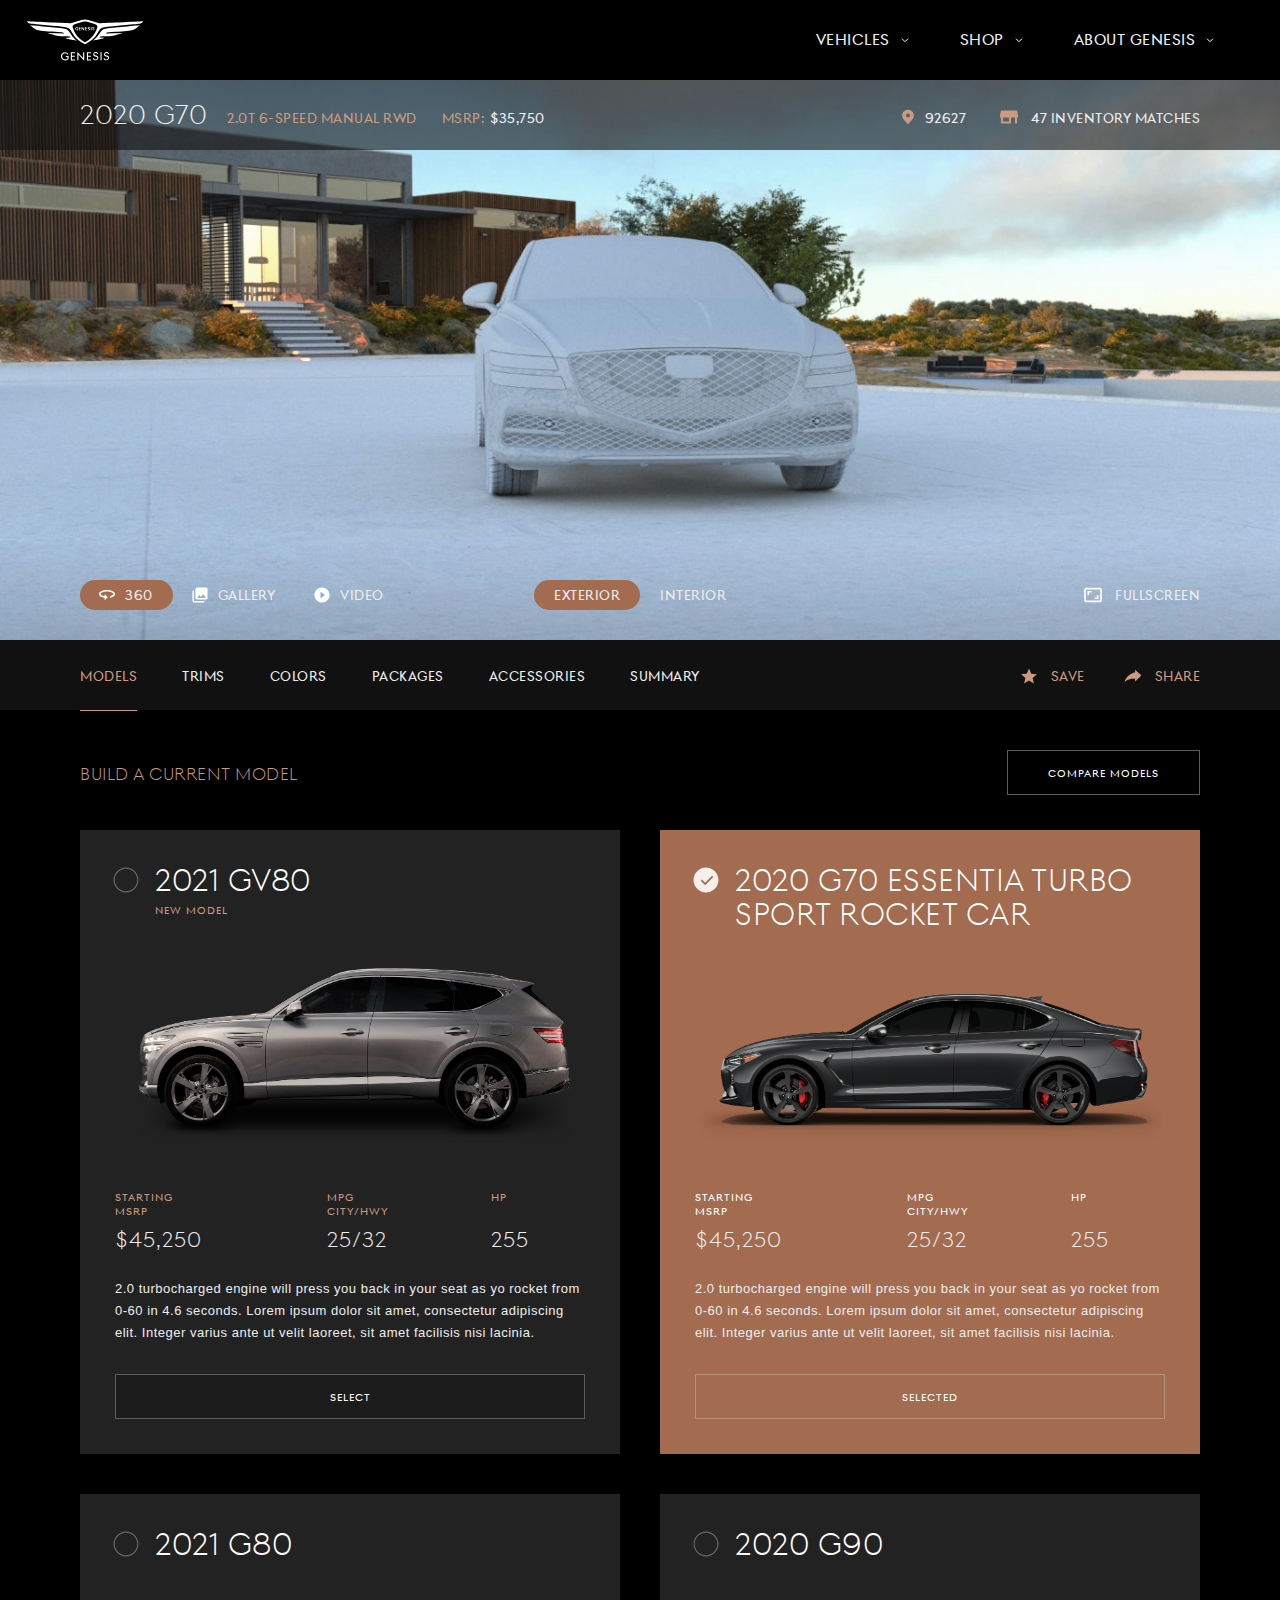
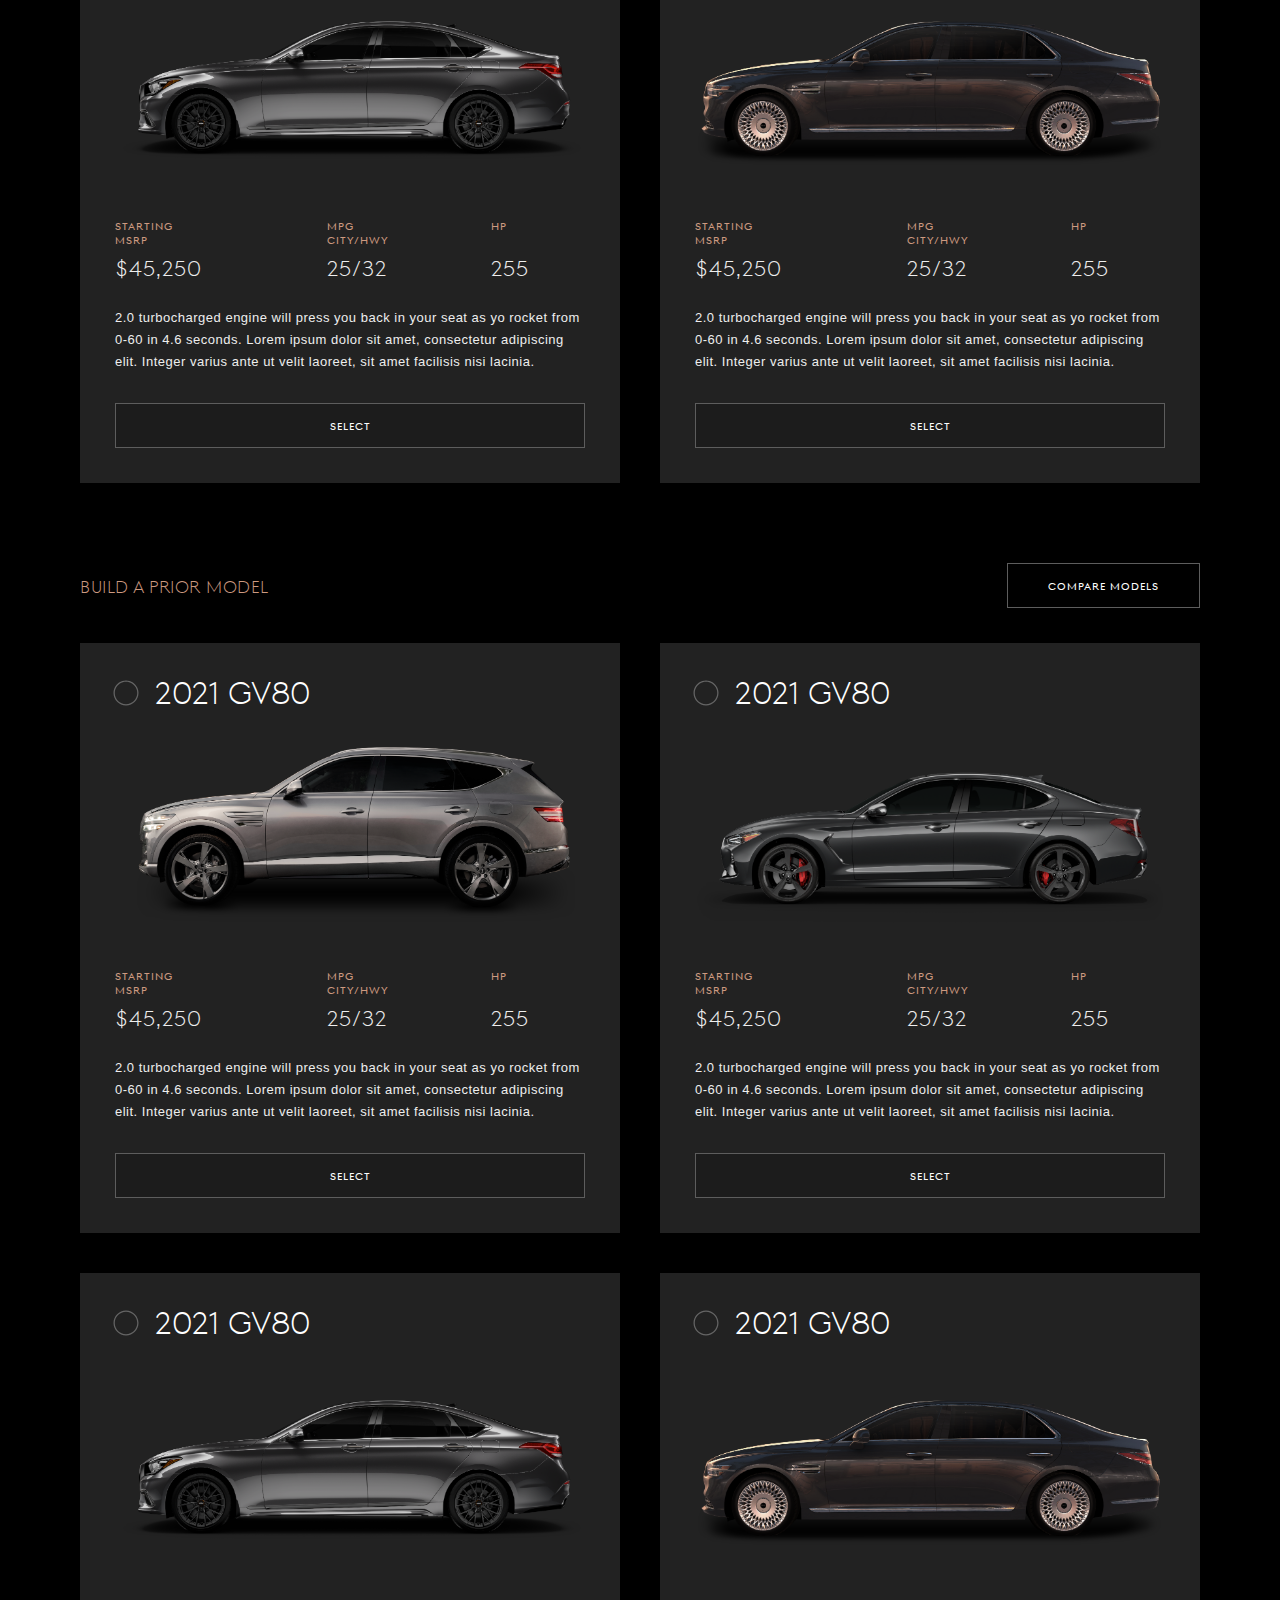
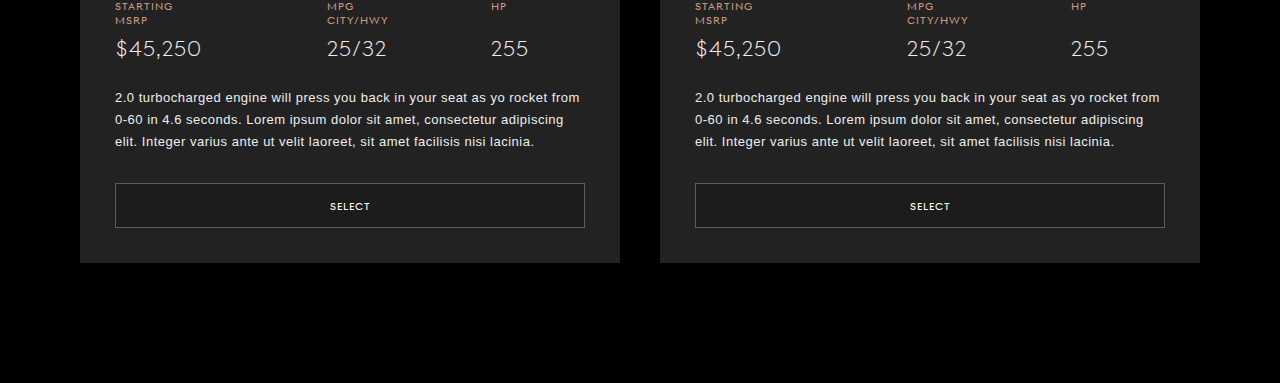
==== commit 51151e1a: "Added more summary screen elements." ====
--- a/index.html
+++ b/index.html
@@ -375,7 +375,7 @@
 												2.0 turbocharged engine will press you back in your seat as yo rocket from 0-60 in 4.6 seconds. Lorem ipsum dolor sit amet, consectetur adipiscing elit. Integer varius ante ut velit laoreet, sit amet facilisis nisi lacinia.
 											</div>
 											<div class="ctas">
-												<div class="button copper">
+												<div class="button dark-translucent">
 													<div class="label deselected">Select</div>
 													<div class="label selected">Selected</div>
 												</div>
@@ -418,7 +418,7 @@
 												2.0 turbocharged engine will press you back in your seat as yo rocket from 0-60 in 4.6 seconds. Lorem ipsum dolor sit amet, consectetur adipiscing elit. Integer varius ante ut velit laoreet, sit amet facilisis nisi lacinia.
 											</div>
 											<div class="ctas">
-												<div class="button copper">
+												<div class="button dark-translucent">
 													<div class="label deselected">Select</div>
 													<div class="label selected">Selected</div>
 												</div>
@@ -461,7 +461,7 @@
 												2.0 turbocharged engine will press you back in your seat as yo rocket from 0-60 in 4.6 seconds. Lorem ipsum dolor sit amet, consectetur adipiscing elit. Integer varius ante ut velit laoreet, sit amet facilisis nisi lacinia.
 											</div>
 											<div class="ctas">
-												<div class="button copper">
+												<div class="button dark-translucent">
 													<div class="label deselected">Select</div>
 													<div class="label selected">Selected</div>
 												</div>
@@ -504,7 +504,7 @@
 												2.0 turbocharged engine will press you back in your seat as yo rocket from 0-60 in 4.6 seconds. Lorem ipsum dolor sit amet, consectetur adipiscing elit. Integer varius ante ut velit laoreet, sit amet facilisis nisi lacinia.
 											</div>
 											<div class="ctas">
-												<div class="button copper">
+												<div class="button dark-translucent">
 													<div class="label deselected">Select</div>
 													<div class="label selected">Selected</div>
 												</div>
@@ -558,7 +558,7 @@
 												2.0 turbocharged engine will press you back in your seat as yo rocket from 0-60 in 4.6 seconds. Lorem ipsum dolor sit amet, consectetur adipiscing elit. Integer varius ante ut velit laoreet, sit amet facilisis nisi lacinia.
 											</div>
 											<div class="ctas">
-												<div class="button copper">
+												<div class="button dark-translucent">
 													<div class="label deselected">Select</div>
 													<div class="label selected">Selected</div>
 												</div>
@@ -600,7 +600,7 @@
 												2.0 turbocharged engine will press you back in your seat as yo rocket from 0-60 in 4.6 seconds. Lorem ipsum dolor sit amet, consectetur adipiscing elit. Integer varius ante ut velit laoreet, sit amet facilisis nisi lacinia.
 											</div>
 											<div class="ctas">
-												<div class="button copper">Select</div>
+												<div class="button dark-translucent">Select</div>
 											</div>
 										</div>
 
@@ -640,7 +640,7 @@
 												2.0 turbocharged engine will press you back in your seat as yo rocket from 0-60 in 4.6 seconds. Lorem ipsum dolor sit amet, consectetur adipiscing elit. Integer varius ante ut velit laoreet, sit amet facilisis nisi lacinia.
 											</div>
 											<div class="ctas">
-												<div class="button copper">
+												<div class="button dark-translucent">
 													<div class="label deselected">Select</div>
 													<div class="label selected">Selected</div>
 												</div>
@@ -683,7 +683,7 @@
 												2.0 turbocharged engine will press you back in your seat as yo rocket from 0-60 in 4.6 seconds. Lorem ipsum dolor sit amet, consectetur adipiscing elit. Integer varius ante ut velit laoreet, sit amet facilisis nisi lacinia.
 											</div>
 											<div class="ctas">
-												<div class="button copper">
+												<div class="button dark-translucent">
 													<div class="label deselected">Select</div>
 													<div class="label selected">Selected</div>
 												</div>
@@ -739,7 +739,7 @@
 												G70 2.0L Turbocharged inline 4-cylinder 8-speed automatic with SHIFTRONIC RWD.
 											</div>
 											<div class="ctas">
-												<div class="button copper">
+												<div class="button dark-translucent">
 													<div class="label deselected">Select</div>
 													<div class="label selected">Selected</div>
 												</div>
@@ -778,7 +778,7 @@
 												G70 2.0L Turbocharged inline 4-cylinder 8-speed automatic with SHIFTRONIC RWD.
 											</div>
 											<div class="ctas">
-												<div class="button copper">
+												<div class="button dark-translucent">
 													<div class="label deselected">Select</div>
 													<div class="label selected">Selected</div>
 												</div>
@@ -817,7 +817,7 @@
 												G70 2.0L Turbocharged inline 4-cylinder 8-speed automatic with SHIFTRONIC RWD.
 											</div>
 											<div class="ctas">
-												<div class="button copper">
+												<div class="button dark-translucent">
 													<div class="label deselected">Select</div>
 													<div class="label selected">Selected</div>
 												</div>
@@ -856,7 +856,7 @@
 												G70 2.0L Turbocharged inline 4-cylinder 8-speed automatic with SHIFTRONIC RWD.
 											</div>
 											<div class="ctas">
-												<div class="button copper">
+												<div class="button dark-translucent">
 													<div class="label deselected">Select</div>
 													<div class="label selected">Selected</div>
 												</div>
@@ -895,7 +895,7 @@
 												G70 2.0L Turbocharged inline 4-cylinder 8-speed automatic with SHIFTRONIC RWD.
 											</div>
 											<div class="ctas">
-												<div class="button copper">
+												<div class="button dark-translucent">
 													<div class="label deselected">Select</div>
 													<div class="label selected">Selected</div>
 												</div>
@@ -1042,7 +1042,7 @@
 												</ul>
 											</div>
 											<div class="ctas">
-												<div class="button copper">
+												<div class="button dark-translucent">
 													<div class="label deselected">Select</div>
 													<div class="label selected">Selected</div>
 												</div>
@@ -1070,7 +1070,7 @@
 												</ul>
 											</div>
 											<div class="ctas">
-												<div class="button copper">
+												<div class="button dark-translucent">
 													<div class="label deselected">Select</div>
 													<div class="label selected">Selected</div>
 												</div>
@@ -1099,7 +1099,7 @@
 												</ul>
 											</div>
 											<div class="ctas">
-												<div class="button copper">
+												<div class="button dark-translucent">
 													<div class="label deselected">Select</div>
 													<div class="label selected">Selected</div>
 												</div>
@@ -1128,7 +1128,7 @@
 												</ul>
 											</div>
 											<div class="ctas">
-												<div class="button copper">
+												<div class="button dark-translucent">
 													<div class="label deselected">Select</div>
 													<div class="label selected">Selected</div>
 												</div>
@@ -1166,7 +1166,7 @@
 												<img src="assets/images/accessories/accessories-cargo-tray.png" alt="">
 											</div>
 											<div class="ctas">
-												<div class="button copper">
+												<div class="button dark-translucent">
 													<div class="label deselected">Select</div>
 													<div class="label selected">Selected</div>
 												</div>
@@ -1191,7 +1191,7 @@
 												<img src="assets/images/accessories/accessories-first-aid.png" alt="">
 											</div>
 											<div class="ctas">
-												<div class="button copper">
+												<div class="button dark-translucent">
 													<div class="label deselected">Select</div>
 													<div class="label selected">Selected</div>
 												</div>
@@ -1214,7 +1214,7 @@
 												<img src="assets/images/accessories/accessories-mud-guards.png" alt="">
 											</div>
 											<div class="ctas">
-												<div class="button copper">
+												<div class="button dark-translucent">
 													<div class="label deselected">Select</div>
 													<div class="label selected">Selected</div>
 												</div>
@@ -1237,7 +1237,7 @@
 												<img src="assets/images/accessories/accessories-rear-bumper.png" alt="">
 											</div>
 											<div class="ctas">
-												<div class="button copper">
+												<div class="button dark-translucent">
 													<div class="label deselected">Select</div>
 													<div class="label selected">Selected</div>
 												</div>
@@ -1260,7 +1260,7 @@
 												<img src="assets/images/accessories/accessories-wheel-locks.png" alt="">
 											</div>
 											<div class="ctas">
-												<div class="button copper">
+												<div class="button dark-translucent">
 													<div class="label deselected">Select</div>
 													<div class="label selected">Selected</div>
 												</div>
@@ -1309,32 +1309,197 @@
 							<div class="cost-detail">
 								<div class="title">Cost Detail</div>
 								<div class="accordian-rows">
-									<div class="accordian-row">Accordian Row</div>
-									<div class="accordian-row">Accordian Row</div>
-									<div class="accordian-row">Accordian Row</div>
-									<div class="accordian-row">Accordian Row</div>
-								</div>
-								<div class="totals">Cost Totals</div>
-							</div>
-
-						</div>
-
-					</div>
+
+									<div class="accordian-row">
+										<div class="column title">Trim</div>
+										<div class="column info">
+											<div class="persistent">2020 Genesis G70 2.0T 6-Speed Manual RWD</div>
+											<div class="expanded">
+												<ul>
+													<li>Turbocharged inline 4-cylinder engine</li>
+													<li>8-speed</li>
+													<li>Automatic with SHIFTRONIC</li>
+												</ul>
+											</div>
+										</div>
+										<div class="column value">$38,500</div>
+										<div class="column nav">
+											<div class="open">+</div>
+											<div class="close">-</div>
+										</div>
+									</div>
+
+									<div class="accordian-row">
+										<div class="column title">Colors</div>
+										<div class="column info">
+											<div class="persistent">Victoria Black, Black Leatherette</div>
+											<div class="expanded">
+												<div class="color-swatches">
+													<div class="color-swatch">
+														<div class="label">Exterior</div>
+														<div class="swatch">
+															<!-- <img src="" alt=""> -->
+														</div>
+													</div>
+													<div class="color-swatch">
+														<div class="label">Interior</div>
+														<div class="swatch">
+															<!-- <img src="" alt=""> -->
+														</div>
+													</div>
+												</div>
+											</div>
+										</div>
+										<div class="column value">$38,500</div>
+										<div class="column nav">
+											<div class="open">+</div>
+											<div class="close">-</div>
+										</div>
+									</div>
+
+									<div class="accordian-row">
+										<div class="column title">Packages</div>
+										<div class="column info">
+											<div class="persistent">Standard for 2.0T</div>
+											<div class="expanded">
+											</div>
+										</div>
+										<div class="column value">$38,500</div>
+										<div class="column nav">
+											<div class="open">+</div>
+											<div class="close">-</div>
+										</div>
+									</div>
+
+									<div class="accordian-row">
+										<div class="column title">Accessories</div>
+										<div class="column info">
+											<div class="persistent">Cargo Tray, First Aid Kit</div>
+											<div class="expanded">
+											</div>
+										</div>
+										<div class="column value">$150</div>
+										<div class="column nav">
+											<div class="open">+</div>
+											<div class="close">-</div>
+										</div>
+									</div>
+								</div>
+								<div class="totals">
+									<div class="total">
+										<div class="column label">Subtotal</div>
+										<div class="column value">$38,500</div>
+									</div>
+									<div class="total">
+										<div class="column label">Freight</div>
+										<div class="column value">$995</div>
+									</div>
+									<div class="total msrp">
+										<div class="column label">Total MSRP</div>
+										<div class="column value">$39,645</div>
+									</div>
+
+								</div>
+							</div>
+
+							<!-- Separator Line -->
+							<div class="separator-line"></div>
+
+							<!-- Payment Calculator -->
+							<div class="payment-calculator">
+								<div class="title">Estimate Payment</div>
+								<div class="tabs">
+									<div class="tab-button selected">
+										<div class="label">Lease</div>
+										<div class="underline"></div>
+									</div>
+									<div class="tab-button">
+										<div class="label">Purchase</div>
+										<div class="underline"></div>
+									</div>
+								</div>
+								<div class="form">
+									<div class="input-row">
+										<div class="input">
+											<div class="inner-wrap">
+												<div class="label">Total MSRP</div>
+												<div class="value">$39,645</div>
+											</div>
+										</div>
+										<div class="input">
+											<div class="inner-wrap">
+												<div class="label">Down Payment</div>
+												<div class="value">$3,000</div>
+												<div class="underline"></div>
+											</div>
+										</div>
+										<div class="input">
+											<div class="inner-wrap">
+												<div class="label">Estimated Trade-in</div>
+												<div class="value">$0</div>
+												<div class="underline"></div>
+											</div>
+										</div>
+										<div class="input">
+											<div class="inner-wrap">
+												<div class="label">Annual Mileage</div>
+												<div class="value">36K</div>
+												<div class="underline"></div>
+											</div>
+										</div>
+									</div>
+									<div class="result-row">
+										<div class="payment">
+											<div class="label">Estimated Lease Payment</div>
+											<div class="value">$429 <span class="inline-label">mo</span></div>
+											<div class="legal">Lorem ipsum dolor sit amet, consectetur adipiscing elit. Pellentesque at hendrerit leo. Phasellus viverra lacus sit amet massa accumsan lobortis. Curabitur sit amet sapien dolor. Nulla pretium auctor ligula id convallis.</div>
+										</div>
+										<div class="ctas">
+											<div class="button copper">Apply for Financing</div>
+										</div>
+									</div>
+								</div>
+							</div>
+
+							<!-- Separator Line -->
+							<div class="separator-line"></div>
+
+							<!-- Inventory Results -->
+							<div class="inventory-results">
+								<div class="title">Inventory Near You</div>
+							</div>
+
+							<!-- Separator Line -->
+							<div class="separator-line"></div>
+
+							<!-- Local Retailers -->
+							<div class="local-retailers">
+								<div class="title">Local Retailers</div>
+							</div>
+
+						</div>
+
+					</div>
+
+					<!-- Contact Form -->
 					<div class="column contact">
-						<div class="tabs">
-							<div class="tab-button selected">
-								<div class="label">Request a Quote</div>
-								<div class="underline"></div>
-							</div>
-							<div class="tab-button">
-								<div class="label">Schedule a Test Drive</div>
-								<div class="underline"></div>
-							</div>
-						</div>
-						<div class="form">
-							Form
-						</div>
-					</div>
+						<div class="inner-wrap">
+							<div class="tabs">
+								<div class="tab-button selected">
+									<div class="label">Request Quote</div>
+									<div class="underline"></div>
+								</div>
+								<div class="tab-button">
+									<div class="label">Schedule Test Drive</div>
+									<div class="underline"></div>
+								</div>
+							</div>
+							<div class="form">
+								Form
+							</div>
+						</div>
+					</div>
+
 				</div>
 			</div>
 
--- a/assets/css/main.css
+++ b/assets/css/main.css
@@ -108,12 +108,21 @@
 	font-family: 'GenesisSansHead-Regular', Helvetica, Arial, Verdana, sans-serif;
 	font-style: normal;
 	font-size: 14px;
+	letter-spacing: 0.5px;
 	line-height: 14px;
 	-webkit-font-smoothing: antialiased;
 }
 
 /* Global Nav: Core Styles */
 /* ------------------------------------------------------------ */
+
+.legal {
+	font-family: 'GenesisSansText', Helvetica, Arial, Verdana, sans-serif;
+	font-size: 11px;
+	line-height: 16px;
+	letter-spacing: 0;
+	color: #666;
+}
 
 span.copper {
 	color: #CD9A81;
@@ -335,6 +344,12 @@
 	color: #fff;
 }
 
+.button.dark-translucent {
+	background-color: rgba(0, 0, 0, 0.15);
+	border: 1px solid #5d5d5d;
+	color: #fff;
+}
+
 .button.copper {
 	background-color: #A36B4F;
 	/* border: 1px solid #5d5d5d; */
--- a/assets/css/configurator.css
+++ b/assets/css/configurator.css
@@ -38,9 +38,10 @@
 section.configurator .subnav .tab-button .underline {
 	position: absolute;
 	width: 100%;
-	height: 2px;
-	bottom: 0;
+	height: 1px;
+	top: 70px;
 	left: 0;
+	line-height: 0;
 }
 
 section.configurator .subnav .tab-button.selected {
@@ -93,7 +94,7 @@
 	background-color: #222;
 	background: url(../images/visualizer-fpo-2.jpg) no-repeat center center;
   	background-size: cover;
-	height: calc(100vh - 340px);
+	height: calc(100vh - 360px);
 	min-height: 560px;
 	width: 100%;
 }
@@ -222,6 +223,7 @@
 	height: 70px;
 	width: 100%;
 	z-index: 20;
+	padding: 2px 0 0 0;
 }
 
 section.configurator .vehicle-info-bar .vehicle-info .left-column {
@@ -233,8 +235,8 @@
 
 section.configurator .vehicle-info-bar .vehicle-info .right-column {
 	display: flex;
-	flex: 0 0 300px;
-	width: 300px;
+	flex: 0 0 320px;
+	width: 320px;
 	justify-content: flex-end;
 	padding: 0 80px 0 0;
 }
@@ -243,7 +245,7 @@
 	font-family: 'GenesisSansHead-Light', Helvetica, Arial, Verdana, sans-serif;
 	display: flex;
 	font-size: 28px;
-	padding: 27px 25px 0 0;
+	padding: 27px 20px 0 0;
 }
 
 section.configurator .vehicle-info-bar .vehicle-info .trim {
@@ -311,15 +313,19 @@
 
 section.configurator .vehicle-info-bar .background {
 	position: absolute;
-	background-color: #000;
+	background-color: #111;
 	height: 70px;
 	width: 100%;
 	left: 0;
 	top: 0;
 	opacity: 0.6;
 	z-index: 10;
-}
-
+	transition: opacity 0.6s ease-out;
+}
+
+section.configurator .vehicle-info-bar.sticky .background {
+	opacity: 1;
+}
 
 
 /* Configurator: Panels */
@@ -367,7 +373,7 @@
 	display: flex;
 	flex: 1;
 	font-family: 'GenesisSansHead-Light', Helvetica, Arial, Verdana, sans-serif;
-	font-size: 22px;
+	font-size: 18px;
 	letter-spacing: 0.5px;
 	line-height: 50px;
 	color: #CD9A81;
@@ -417,7 +423,7 @@
 
 section.configurator .panel-content .card .background {
 	position: absolute;
-	background-color: #272727;
+	background-color: #222;
 	width: 100%;
 	height: 100%;
 	left: 0;
@@ -479,10 +485,14 @@
 }
 
 section.configurator .panel-content .card .title.small {
-	font-size: 14px;
-	line-height: 20px;
+	font-size: 18px;
+	line-height: 24px;
 	letter-spacing: 0.5px;
-	padding: 5px 0 30px 40px;
+	padding: 3px 0 30px 40px;
+}
+
+section.configurator .panel-content .card.selected .title.small span.copper {
+	color: #fff;
 }
 
 section.configurator .panel-content .card .bug {
@@ -518,6 +528,7 @@
 section.configurator .panel-content .card .specs .label {
 	display: flex;
 	font-size: 11px;
+	line-height: 14px;
 	letter-spacing: 1px;
 	flex: 1;
 	color: #CD9A81;
@@ -613,7 +624,8 @@
 	display: flex;
 	justify-content: center;
 	width: 100%;
-	border: 1px solid rgba(255, 255, 255, 0.25);;
+	border: 1px solid rgba(255, 255, 255, 0.25);
+	background-color: transparent;
 }
 
 
@@ -632,22 +644,11 @@
 	width: 100%;
 }
 
-/* section.configurator .panel-content .card.model .title-wrap {
-	height: 65px;
-} */
-
-
-
 /* Card Trims */
 
 section.configurator .panel-content .card.trim .title {
 	padding: 0 0 30px 40px;
 }
-
-/* section.configurator .panel-content .card.trim .title-wrap {
-	height: 95px;
-} */
-
 
 /* Card Accessory */
 section.configurator .panel-content .card.accessory .accessory-photo {
@@ -816,6 +817,40 @@
 section.configurator .panel-content.summary .column.info {
 	display: flex;
 	flex: 1;
+	font-family: 'GenesisSansText-Regular', Helvetica, Arial, Verdana, sans-serif;
+	font-size: 13px;
+	line-height: 22px;
+}
+
+section.configurator .panel-content.summary .column.value {
+	font-family: 'GenesisSansHead-Light', Helvetica, Arial, Verdana, sans-serif;
+	font-size: 14px;
+	line-height: 14px;
+	letter-spacing: 0.5px;
+}
+
+section.configurator .panel-content.summary .column.label {
+	font-family: 'GenesisSansHead-Light', Helvetica, Arial, Verdana, sans-serif;
+	font-size: 14px;
+	line-height: 14px;
+	letter-spacing: 0.5px;
+}
+
+
+section.configurator .panel-content.summary .separator-line {
+	height: 1px;
+	width: 100%;
+	margin: 30px 0;
+	background-color: #222;
+}
+
+section.configurator .panel-content.summary .title {
+	font-family: 'GenesisSansHead-Light', Helvetica, Arial, Verdana, sans-serif;
+	font-size: 18px;
+	line-height: 18px;
+	letter-spacing: 0.5px;
+	color: #CD9A81;
+	margin: 0 0 30px 0;
 }
 
 
@@ -828,51 +863,64 @@
 	flex-direction: column;
 	width: 380px;
 	flex: 0 0 380px;
-}
+
+}
+
+section.configurator .panel-content.summary .column.contact .inner-wrap {
+	display: flex;
+	flex-direction: column;
+	border: 1px solid #222;
+	box-sizing: border-box;
+	padding: 0 30px;
+}
+
 
 section.configurator .panel-content.summary .column.contact .tabs {
 	display: flex;
 }
 
-section.configurator .panel-content.summary .column.contact .tabs .tab-button {
-	position: relative;
-	display: flex;
-	padding: 20px 0 30px 0;
+section.configurator .panel-content.summary .tabs .tab-button {
+	position: relative;
+	display: flex;
+	padding: 30px 0 30px 0;
 	width: 50%;
 	color: #444;
-}
-
-section.configurator .panel-content.summary .column.contact .tabs .tab-button.selected {
-	color: #fff;
-}
-
-section.configurator .panel-content.summary .column.contact .tabs .tab-button .underline {
-	display: none;
-	position: absolute;
-	width: 100%;
-	height: 2px;
+	/* justify-content: center; */
+}
+
+section.configurator .panel-content.summary .tabs .tab-button .label {
+	display: flex;
+	font-family: 'GenesisSansHead-Regular', Helvetica, Arial, Verdana, sans-serif;
+	font-size: 14px;
+	color: #444;
+	/* padding: 0 0 0 5px; */
+}
+
+section.configurator .panel-content.summary .tabs .tab-button.selected .label {
+	color: #CD9A81;
+}
+
+section.configurator .panel-content.summary .tabs .tab-button .underline {
+	display: flex;
+	position: absolute;
+	width: 100%;
+	height: 1px;
 	bottom: 0;
 	left: 0;
+	line-height: 0;
+	background-color: #444;
+}
+
+section.configurator .panel-content.summary .tabs .tab-button.selected .underline {
 	background-color: #CD9A81;
 }
 
-section.configurator .panel-content.summary .column.contact .tabs .tab-button.selected .underline {
-	display: block;
-}
-
 section.configurator .panel-content.summary .column.contact .form {
 	display: flex;
-	background-color: #272727;
-	padding: 40px;
+	/* background-color: #222; */
 	min-height: 600px;
-}
-
-
-
-
-
-
-
+	padding: 40px 0;
+}
 
 
 
@@ -895,7 +943,7 @@
 section.configurator .panel-content.summary .vehicle-info {
 	display: flex;
 	flex-direction: row;
-	padding: 25px 0 0 0;
+	padding: 0 0 0 0;
 }
 
 section.configurator .panel-content.summary .vehicle-info .model-trim {
@@ -924,14 +972,18 @@
 	position: relative;
 	display: flex;
 	flex-direction: column;
-	flex: 0 0 360px;
-	width: 360px;
+	flex: 0 0 380px;
+	width: 380px;
 }
 
 section.configurator .panel-content.summary .vehicle-info .specs .labels {
 	display: flex;
 	width: 100%;
 	margin: 0 0 15px 0;
+	font-family: 'GenesisSansHead-Regular', Helvetica, Arial, Verdana, sans-serif;
+	font-size: 11px;
+	letter-spacing: 1px;
+	color: #CD9A81;
 }
 
 section.configurator .panel-content.summary .vehicle-info .specs .values {
@@ -939,12 +991,13 @@
 	display: flex;
 	width: 100%;
 	z-index: 10;
-	padding: 10px 0 0 0;
+	padding: 7px 0 0 0;
 }
 
 section.configurator .panel-content.summary .vehicle-info .specs .label {
 	display: flex;
 	font-size: 11px;
+	line-height: 14px;
 	letter-spacing: 1px;
 	flex: 1;
 	color: #CD9A81;
@@ -991,12 +1044,248 @@
 
 
 
-
-
-
-
-
-
+/* Accordians */
+
+section.configurator .panel-content.summary .cost-detail {
+	padding: 80px 0 0 0;
+}
+
+section.configurator .panel-content.summary .cost-detail .title {
+	font-family: 'GenesisSansHead-Light', Helvetica, Arial, Verdana, sans-serif;
+	font-size: 18px;
+	line-height: 18px;
+	letter-spacing: 0.5px;
+	color: #CD9A81;
+	margin: 0 0 30px 0;
+}
+
+section.configurator .panel-content.summary .cost-detail .accordian-rows {
+
+}
+
+section.configurator .panel-content.summary .cost-detail .accordian-row {
+	display: flex;
+	flex-direction: row;
+	background-color: #111;
+	padding: 40px;
+	margin: 0 0 20px 0;
+}
+
+section.configurator .panel-content.summary .cost-detail .accordian-row .column {
+	display: flex;
+}
+
+section.configurator .panel-content.summary .cost-detail .accordian-row .column.title {
+	width: 160px;
+	flex: 0 0 160px;
+	font-family: 'GenesisSansHead-Light', Helvetica, Arial, Verdana, sans-serif;
+	font-size: 14px;
+	line-height: 14px;
+	letter-spacing: 0.5px;
+	color: #CD9A81;
+}
+
+section.configurator .panel-content.summary .cost-detail .accordian-row .column.value {
+	width: 100px;
+	flex: 0 0 100px;
+}
+
+section.configurator .panel-content.summary .cost-detail .accordian-row .column.nav {
+	width: 40px;
+	flex: 0 0 40px;
+	justify-content: flex-end;
+}
+
+section.configurator .panel-content.summary .cost-detail .accordian-row .column.info {
+	flex: 1;
+	flex-direction: column;
+	font-size: 14px;
+	line-height: 20px;
+}
+
+section.configurator .panel-content.summary .cost-detail .accordian-row .column.info {
+	flex: 1;
+	flex-direction: column;
+	font-size: 14px;
+	line-height: 20px;
+}
+
+section.configurator .panel-content.summary .cost-detail .accordian-row .title {
+
+}
+
+
+
+
+/* Cost Totals */
+
+section.configurator .panel-content.summary .cost-detail .totals {
+	display: flex;
+	flex-direction: column;
+	padding: 20px 0;
+}
+
+section.configurator .panel-content.summary .cost-detail .total {
+	display: flex;
+	flex-direction: row;
+	padding: 15px 40px;
+}
+
+section.configurator .panel-content.summary .cost-detail .total .column {
+	display: flex;
+	width: 50%;
+}
+
+section.configurator .panel-content.summary .cost-detail .total .column.value {
+	justify-content: flex-end;
+}
+
+section.configurator .panel-content.summary .cost-detail .total.msrp .column.value {
+	font-family: 'GenesisSansHead-Light', Helvetica, Arial, Verdana, sans-serif;
+	font-size: 22px;
+	line-height: 22px;
+	letter-spacing: 1px;
+	color: #CD9A81;
+}
+
+
+
+
+
+/* Payment Calculator */
+
+section.configurator .panel-content.summary .payment-calculator {
+	padding: 40px;
+}
+
+section.configurator .panel-content.summary .payment-calculator .tabs .tab-button {
+	width: 240px;
+}
+
+section.configurator .panel-content.summary .payment-calculator .form {
+	display: flex;
+	flex-direction: column;
+	padding: 60px 0;
+}
+
+section.configurator .panel-content.summary .payment-calculator .form .input-row {
+	display: flex;
+	padding: 0 0 60px 0;
+}
+
+section.configurator .panel-content.summary .payment-calculator .form .input-row .input {
+	display: flex;
+	flex-direction: column;
+	width: calc(25% - 20px);
+	padding: 0 20px 0 0;
+}
+
+section.configurator .panel-content.summary .payment-calculator .form .input-row .input .inner-wrap {
+	position: relative;
+}
+
+
+
+section.configurator .panel-content.summary .payment-calculator .form .input-row .input .underline {
+	position: absolute;
+	width: 100%;
+	height: 1px;
+	bottom: 0;
+	left: 0;
+	line-height: 0;
+	background-color: #CD9A81;
+}
+
+
+
+
+
+
+
+
+section.configurator .panel-content.summary .payment-calculator .label {
+	font-family: 'GenesisSansHead-Regular', Helvetica, Arial, Verdana, sans-serif;
+	font-size: 11px;
+	line-height: 14px;
+	letter-spacing: 1px;
+	color: #CD9A81;
+}
+
+
+section.configurator .panel-content.summary .payment-calculator .value {
+	position: relative;
+	display: flex;
+	flex-direction: column;
+	justify-content: flex-end;
+	flex: 1;
+	font-family: 'GenesisSansHead-Light', Helvetica, Arial, Verdana, sans-serif;
+	font-size: 32px;
+	line-height: 32px;
+	letter-spacing: 1px;
+	color: #fff;
+	padding: 20px 0 0 0;
+	z-index: 10;
+}
+
+section.configurator .panel-content.summary .payment-calculator .payment .value {
+	position: relative;
+	display: block;
+	font-family: 'GenesisSansHead-Light', Helvetica, Arial, Verdana, sans-serif;
+	padding: 20px 0;
+}
+
+section.configurator .panel-content.summary .payment-calculator .value span.inline-label {
+	display: inline;
+	font-family: 'GenesisSansHead-Regular', Helvetica, Arial, Verdana, sans-serif;
+	font-size: 11px;
+	line-height: 32px;
+	letter-spacing: 1px;
+	color: #CD9A81;
+}
+
+section.configurator .panel-content.summary .payment-calculator .form .result-row {
+	display: flex;
+}
+
+section.configurator .panel-content.summary .payment-calculator .form .result-row .payment {
+	display: flex;
+	flex-direction: column;
+	width: 50%;
+}
+
+section.configurator .panel-content.summary .payment-calculator .form .result-row .ctas {
+	position: relative;
+	display: flex;
+	width: 50%;
+}
+
+section.configurator .panel-content.summary .payment-calculator .form .result-row .ctas .button {
+	position: absolute;
+	height: 60px;
+	width: 280px;
+	padding: 0;
+	line-height: 60px;
+	bottom: 0;
+	right: 0;
+}
+
+
+
+
+
+
+/* Inventory Results */
+
+section.configurator .panel-content.summary .inventory-results {
+	padding: 40px;
+}
+
+
+/* Local Retailers */
+
+section.configurator .panel-content.summary .local-retailers {
+	padding: 40px;
+}
 
 
 
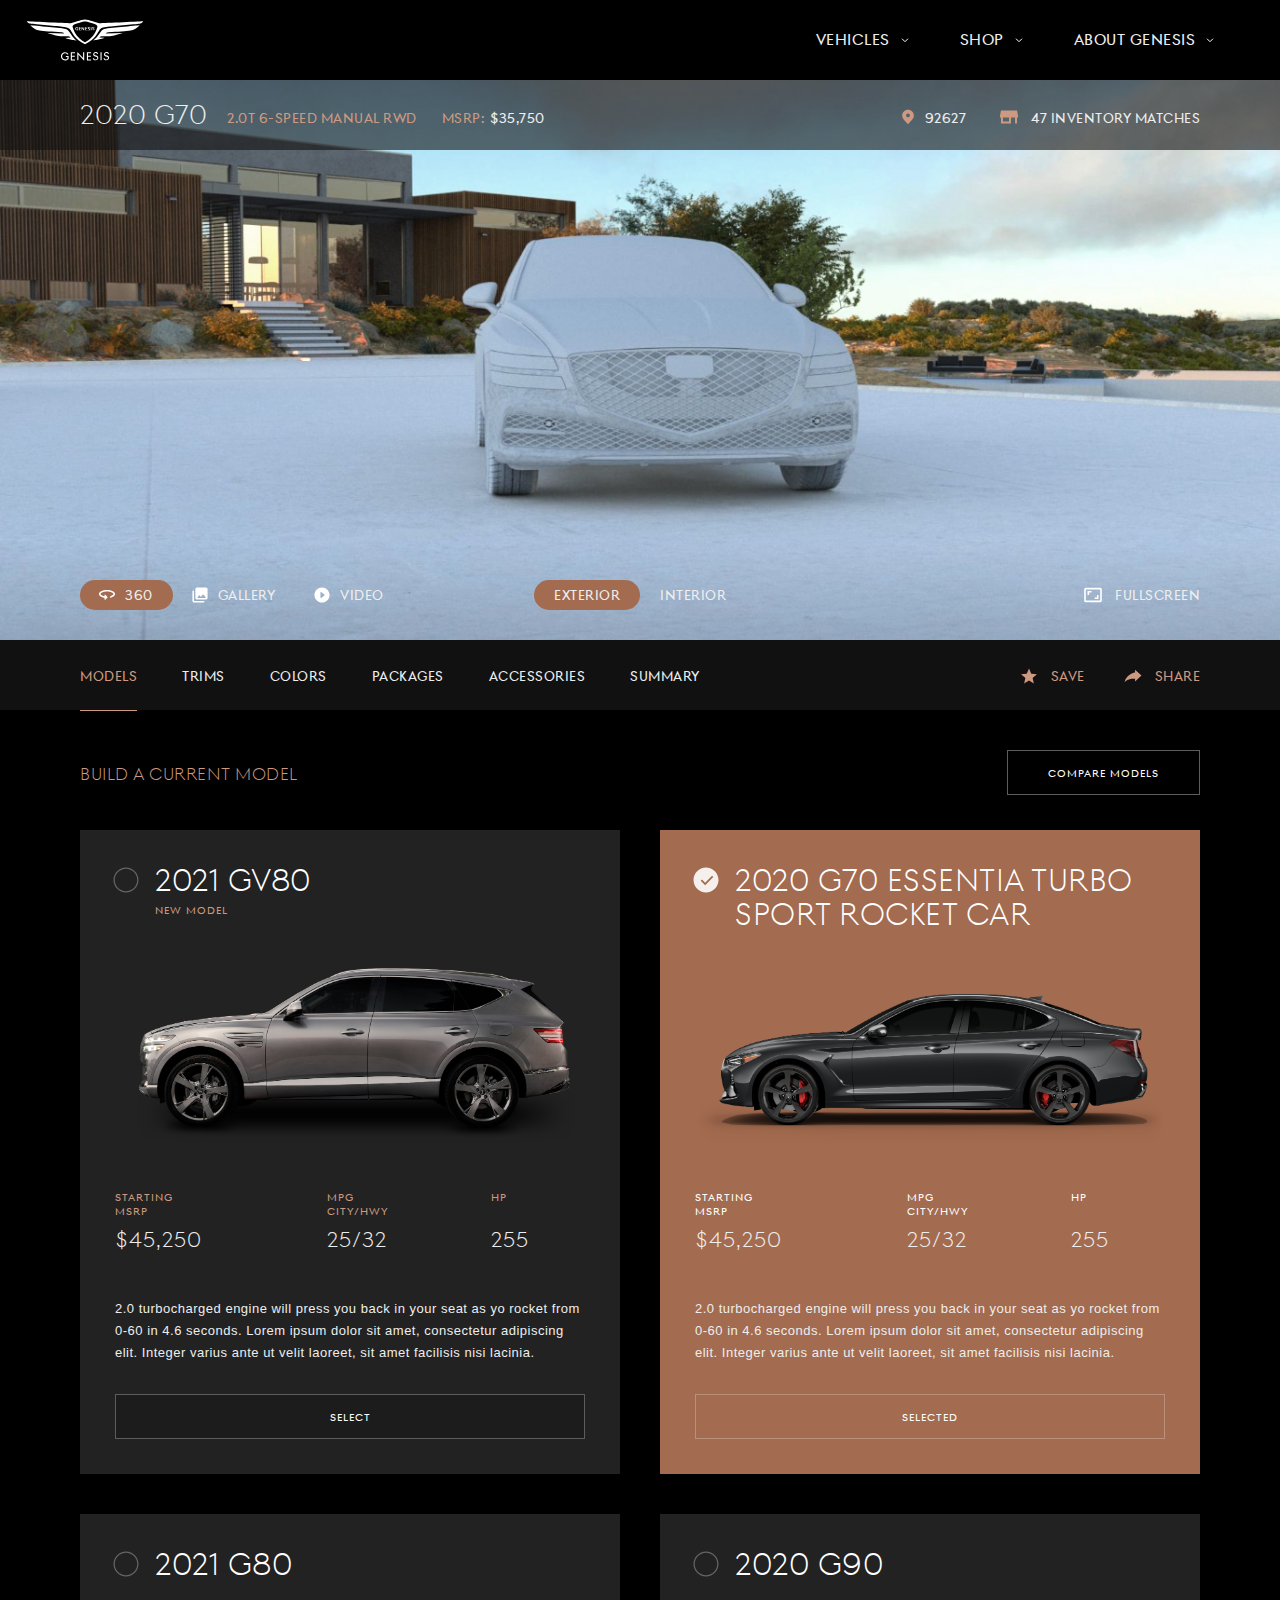
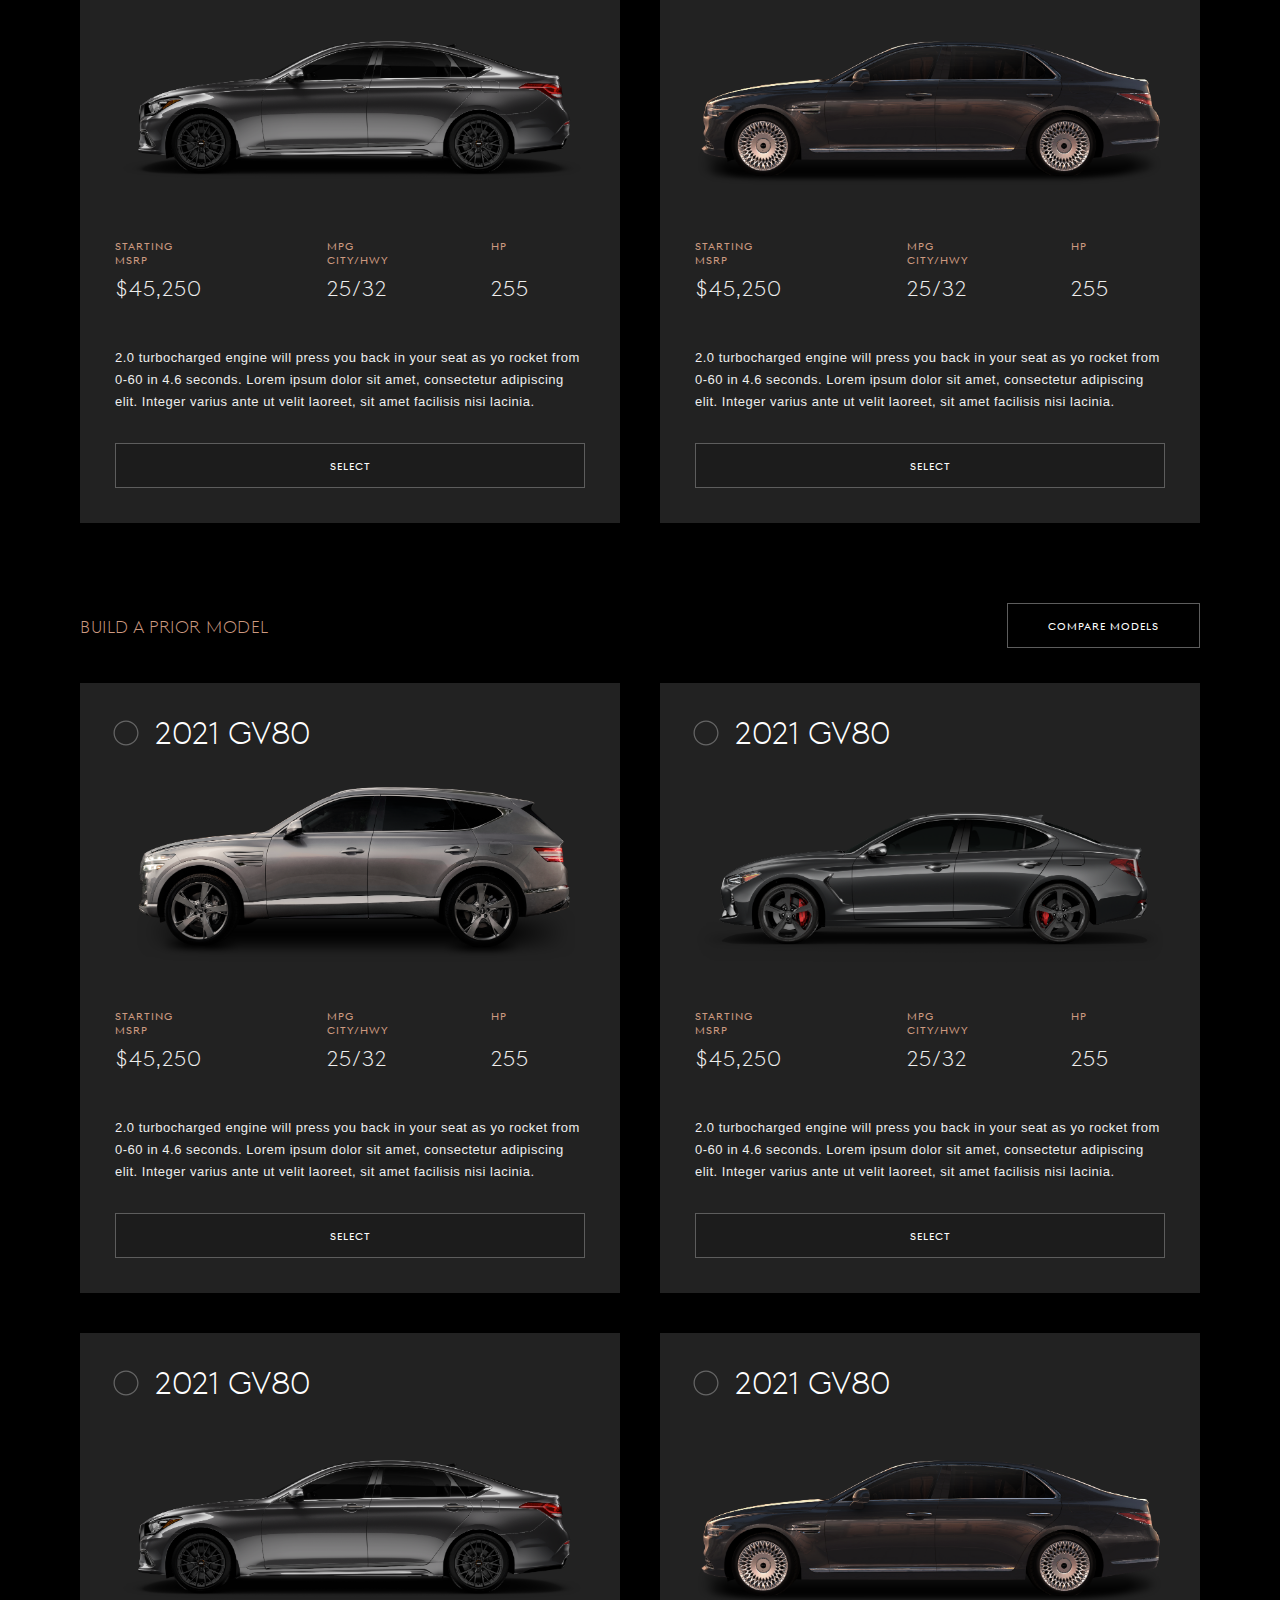
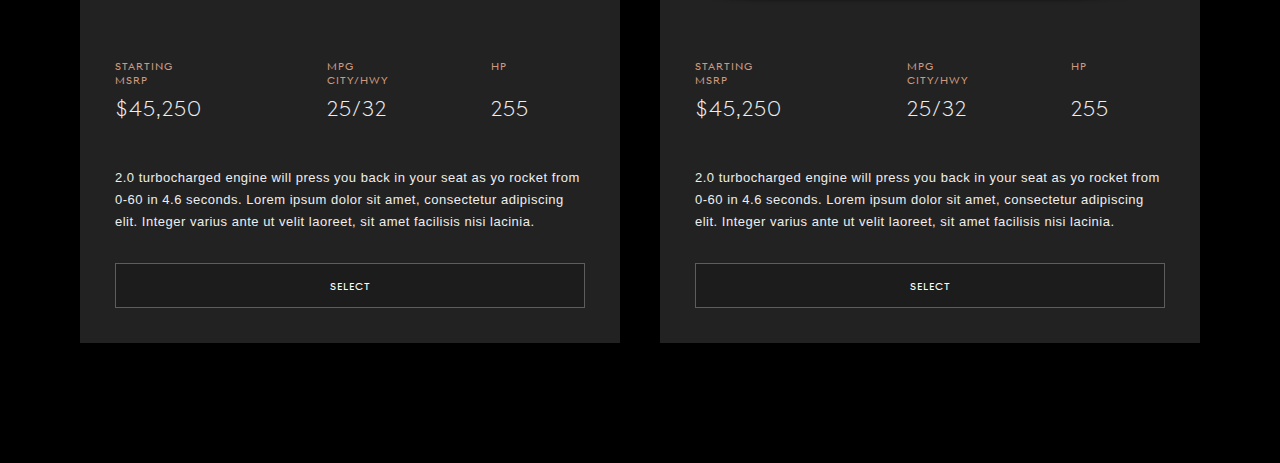
==== commit 0676ce67: "Added inventory results to summary." ====
--- a/index.html
+++ b/index.html
@@ -1445,6 +1445,11 @@
 												<div class="label">Annual Mileage</div>
 												<div class="value">36K</div>
 												<div class="underline"></div>
+												<div class="caret">
+													<svg x="0px" y="0px" viewBox="0 0 20 20" style="enable-background:new 0 0 20 20;" xml:space="preserve">
+														<polyline class="caret-line" points="13,8.7 10,11.7 7,8.7 "/>
+													</svg>
+												</div>
 											</div>
 										</div>
 									</div>
@@ -1466,7 +1471,107 @@
 
 							<!-- Inventory Results -->
 							<div class="inventory-results">
-								<div class="title">Inventory Near You</div>
+								<div class="row-header">
+									<div class="title">Inventory Near You</div>
+									<div class="ctas">
+										<div class="text-cta zip">
+											<div class="icon"><img src="assets/images/icons/icon-pin-copper.svg" alt=""></div>
+											<div class="label">92627</div>
+											<div class="underline"></div>
+										</div>
+										<div class="text-cta">
+											<div class="label">Prev</div>
+											<div class="underline"></div>
+										</div>
+										<div class="text-cta">
+											<div class="label">Next</div>
+											<div class="underline"></div>
+										</div>
+									</div>
+								</div>
+
+
+
+								<div class="cards inventory">
+
+									<div class="card model">
+										<div class="inner-wrap">
+											<div class="card-content">
+												<div class="header">
+													<div class="vehicle-info">
+														<div class="model">2020 G70</div>
+														<div class="build-details">
+															<div class="trim">2.0T 6-speed Manual RWD</div>
+															<div class="packages">Standard Package for 2.0T</div>
+														</div>
+													</div>
+													<div class="msrp">
+														<div class="label">Total MSRP</div>
+														<div class="value msrp">$45,250</div>
+													</div>
+												</div>
+												<div class="vehicle-photo">
+													<img src="assets/images/visualizer-fpo-2.jpg" alt="">
+												</div>
+												<div class="swatches"></div>
+												<div class="location">
+													<div class="icon"><img src="assets/images/icons/icon-pin-copper.svg" alt=""></div>
+													<div class="label">Genesis of Huntington Beach<br>6.5 mi</div>
+												</div>
+												<div class="ctas">
+													<div class="button dark-translucent">
+														<div class="label deselected">View</div>
+													</div>
+												</div>
+												<div class="background"></div>
+											</div>
+										</div>
+									</div>
+
+									<div class="card model">
+										<div class="inner-wrap">
+											<div class="card-content">
+												<div class="header">
+													<div class="vehicle-info">
+														<div class="model">2020 G70</div>
+														<div class="build-details">
+															<div class="trim">2.0T 6-speed Manual RWD</div>
+															<div class="packages">Standard Package for 2.0T</div>
+														</div>
+													</div>
+													<div class="msrp">
+														<div class="label">Total MSRP</div>
+														<div class="value msrp">$45,250</div>
+													</div>
+												</div>
+												<div class="vehicle-photo">
+													<img src="assets/images/visualizer-fpo-2.jpg" alt="">
+												</div>
+												<div class="swatches"></div>
+												<div class="location">
+													<div class="icon"><img src="assets/images/icons/icon-pin-copper.svg" alt=""></div>
+													<div class="label">Genesis of Huntington Beach<br>6.5 mi</div>
+												</div>
+												<div class="ctas">
+													<div class="button dark-translucent">
+														<div class="label deselected">View</div>
+													</div>
+												</div>
+												<div class="background"></div>
+											</div>
+										</div>
+									</div>
+
+								</div>
+
+
+								<div class="full-inventory">
+									<div class="text-cta">
+										<div class="label">Full Inventory <span class="copper">(47)</span></div>
+										<div class="underline"></div>
+									</div>
+								</div>
+
 							</div>
 
 							<!-- Separator Line -->
@@ -1474,7 +1579,24 @@
 
 							<!-- Local Retailers -->
 							<div class="local-retailers">
-								<div class="title">Local Retailers</div>
+								<div class="row-header">
+									<div class="title">Local Retailers</div>
+									<div class="ctas">
+										<div class="text-cta zip">
+											<div class="icon"><img src="assets/images/icons/icon-pin-copper.svg" alt=""></div>
+											<div class="label">92627</div>
+											<div class="underline"></div>
+										</div>
+										<div class="text-cta">
+											<div class="label">Prev</div>
+											<div class="underline"></div>
+										</div>
+										<div class="text-cta">
+											<div class="label">Next</div>
+											<div class="underline"></div>
+										</div>
+									</div>
+								</div>
 							</div>
 
 						</div>
@@ -1490,7 +1612,7 @@
 									<div class="underline"></div>
 								</div>
 								<div class="tab-button">
-									<div class="label">Schedule Test Drive</div>
+									<div class="label">Test Drive</div>
 									<div class="underline"></div>
 								</div>
 							</div>
--- a/assets/css/main.css
+++ b/assets/css/main.css
@@ -64,6 +64,8 @@
 	padding: 0;
 	font-family: Helvetica, Arial, Verdana, sans-serif;
 	-webkit-font-smoothing: antialiased;
+	-moz-osx-font-smoothing: antialiased;
+	font-smoothing: antialiased;
 }
 input:-webkit-autofill {
 	-webkit-box-shadow: 0 0 0 50px white inset;
@@ -119,7 +121,7 @@
 .legal {
 	font-family: 'GenesisSansText', Helvetica, Arial, Verdana, sans-serif;
 	font-size: 11px;
-	line-height: 16px;
+	line-height: 18px;
 	letter-spacing: 0;
 	color: #666;
 }
--- a/assets/css/configurator.css
+++ b/assets/css/configurator.css
@@ -485,10 +485,11 @@
 }
 
 section.configurator .panel-content .card .title.small {
-	font-size: 18px;
-	line-height: 24px;
+	font-family: 'GenesisSansHead-Regular', Helvetica, Arial, Verdana, sans-serif;
+	font-size: 16px;
+	line-height: 22px;
 	letter-spacing: 0.5px;
-	padding: 3px 0 30px 40px;
+	padding: 3px 0 10px 40px;
 }
 
 section.configurator .panel-content .card.selected .title.small span.copper {
@@ -582,7 +583,7 @@
 	font-family: 'GenesisSansText-Regular', Helvetica, Arial, Verdana, sans-serif;
 	font-size: 13px;
 	line-height: 22px;
-	margin: 0 0 30px 0;
+	margin: 20px 0 30px 0;
 	z-index: 10;
 }
 
@@ -654,7 +655,7 @@
 section.configurator .panel-content .card.accessory .accessory-photo {
 	position: relative;
 	width: 100%;
-	margin: 20px 0 40px 0;
+	margin: 25px 0 40px 0;
 	z-index: 10;
 }
 
@@ -824,8 +825,8 @@
 
 section.configurator .panel-content.summary .column.value {
 	font-family: 'GenesisSansHead-Light', Helvetica, Arial, Verdana, sans-serif;
-	font-size: 14px;
-	line-height: 14px;
+	font-size: 15px;
+	line-height: 15px;
 	letter-spacing: 0.5px;
 }
 
@@ -954,7 +955,7 @@
 }
 
 section.configurator .panel-content.summary .vehicle-info .model-trim .model {
-	font-size: 40px;
+	font-size: 44px;
 	line-height: 40px;
 	letter-spacing: 1px;
 	color: #fff;
@@ -1076,23 +1077,26 @@
 }
 
 section.configurator .panel-content.summary .cost-detail .accordian-row .column.title {
-	width: 160px;
-	flex: 0 0 160px;
+	width: 140px;
+	flex: 0 0 140px;
 	font-family: 'GenesisSansHead-Light', Helvetica, Arial, Verdana, sans-serif;
-	font-size: 14px;
-	line-height: 14px;
+	font-size: 15px;
+	line-height: 15px;
 	letter-spacing: 0.5px;
 	color: #CD9A81;
+	padding: 4px 0 0 0;
 }
 
 section.configurator .panel-content.summary .cost-detail .accordian-row .column.value {
-	width: 100px;
-	flex: 0 0 100px;
+	width: 80px;
+	flex: 0 0 80px;
+	padding: 4px 0 0 0;
+	justify-content: flex-end;
 }
 
 section.configurator .panel-content.summary .cost-detail .accordian-row .column.nav {
-	width: 40px;
-	flex: 0 0 40px;
+	width: 80px;
+	flex: 0 0 80px;
 	justify-content: flex-end;
 }
 
@@ -1108,6 +1112,8 @@
 	flex-direction: column;
 	font-size: 14px;
 	line-height: 20px;
+	color: #aaa;
+	padding: 1px 0 0 0;
 }
 
 section.configurator .panel-content.summary .cost-detail .accordian-row .title {
@@ -1160,12 +1166,13 @@
 
 section.configurator .panel-content.summary .payment-calculator .tabs .tab-button {
 	width: 240px;
+	max-width: 50%;
 }
 
 section.configurator .panel-content.summary .payment-calculator .form {
 	display: flex;
 	flex-direction: column;
-	padding: 60px 0;
+	padding: 60px 0 0 0;
 }
 
 section.configurator .panel-content.summary .payment-calculator .form .input-row {
@@ -1176,15 +1183,18 @@
 section.configurator .panel-content.summary .payment-calculator .form .input-row .input {
 	display: flex;
 	flex-direction: column;
-	width: calc(25% - 20px);
-	padding: 0 20px 0 0;
+	width: calc(25% - 40px);
+	padding: 0 40px 0 0;
 }
 
 section.configurator .panel-content.summary .payment-calculator .form .input-row .input .inner-wrap {
 	position: relative;
-}
-
-
+	display: flex;
+	flex-direction: column;
+	justify-content: flex-end;
+	flex: 1;
+	max-width: 150px;
+}
 
 section.configurator .panel-content.summary .payment-calculator .form .input-row .input .underline {
 	position: absolute;
@@ -1196,12 +1206,11 @@
 	background-color: #CD9A81;
 }
 
-
-
-
-
-
-
+section.configurator .panel-content.summary .payment-calculator .form .input-row .input .caret {
+	position: absolute;
+	bottom: 13px;
+	right: 0;
+}
 
 section.configurator .panel-content.summary .payment-calculator .label {
 	font-family: 'GenesisSansHead-Regular', Helvetica, Arial, Verdana, sans-serif;
@@ -1211,7 +1220,6 @@
 	color: #CD9A81;
 }
 
-
 section.configurator .panel-content.summary .payment-calculator .value {
 	position: relative;
 	display: flex;
@@ -1223,7 +1231,7 @@
 	line-height: 32px;
 	letter-spacing: 1px;
 	color: #fff;
-	padding: 20px 0 0 0;
+	padding: 20px 0;
 	z-index: 10;
 }
 
@@ -1232,6 +1240,10 @@
 	display: block;
 	font-family: 'GenesisSansHead-Light', Helvetica, Arial, Verdana, sans-serif;
 	padding: 20px 0;
+}
+
+section.configurator .panel-content.summary .payment-calculator .payment .value .legal {
+	padding: 0 20px 0 0;
 }
 
 section.configurator .panel-content.summary .payment-calculator .value span.inline-label {
@@ -1240,7 +1252,7 @@
 	font-size: 11px;
 	line-height: 32px;
 	letter-spacing: 1px;
-	color: #CD9A81;
+	color: #fff;
 }
 
 section.configurator .panel-content.summary .payment-calculator .form .result-row {
@@ -1263,6 +1275,7 @@
 	position: absolute;
 	height: 60px;
 	width: 280px;
+	max-width: 100%;
 	padding: 0;
 	line-height: 60px;
 	bottom: 0;
@@ -1277,8 +1290,171 @@
 /* Inventory Results */
 
 section.configurator .panel-content.summary .inventory-results {
-	padding: 40px;
-}
+	padding: 40px 20px;
+}
+
+section.configurator .panel-content.summary .text-cta {
+	position: relative;
+	height: 26px;
+	cursor: pointer;
+	margin: 0 0 0 15px;
+}
+
+section.configurator .panel-content.summary .text-cta.zip {
+	margin: 0 20px 0 10px;
+	padding: 0 0 0 22px;
+}
+
+section.configurator .panel-content.summary .text-cta.zip .icon {
+	position: absolute;
+	width: 40px;
+	height: 40px;
+	left: -16px;
+	top: -14px;
+}
+
+section.configurator .panel-content.summary .text-cta .label {
+	font-family: 'GenesisSansHead-Regular', Helvetica, Arial, Verdana, sans-serif;
+	font-size: 14px;
+	line-height: 14px;
+	letter-spacing: 0.5px;
+	color: #fff;
+}
+
+section.configurator .panel-content.summary .text-cta .underline {
+	position: absolute;
+	background-color: #CD9A81;
+	height: 1px;
+	width: 100%;
+	bottom: 0;
+	left: 0;
+}
+
+section.configurator .panel-content.summary .full-inventory {
+	display: flex;
+	justify-content: flex-end;
+}
+
+section.configurator .panel-content.summary .full-inventory .text-cta {
+	display: flex;
+}
+
+section.configurator .panel-content.summary .inventory-results .row-header {
+	padding: 0 20px;
+}
+
+section.configurator .panel-content.summary .inventory-results .cards {
+	width: 100%;
+	padding: 0;
+}
+
+section.configurator .panel-content.summary .inventory-results .cards .card {
+	width: 50%;
+}
+
+section.configurator .panel-content.summary .inventory-results .cards .card .inner-wrap {
+	padding: 20px 20px 20px 20px;
+}
+
+section.configurator .panel-content.summary .inventory-results .card-content .header {
+	display: flex;
+	flex-direction: row;
+	z-index: 10;
+}
+
+section.configurator .panel-content.summary .inventory-results .card-content .header .vehicle-info {
+	display: flex;
+	flex-direction: column;
+}
+
+section.configurator .panel-content.summary .inventory-results .card-content .header .msrp {
+	/* display: flex;
+	flex-direction: column; */
+}
+
+
+section.configurator .panel-content.summary .inventory-results .card-content .vehicle-photo {
+	margin: 0 0 20px 0;
+}
+
+section.configurator .panel-content.summary .inventory-results .full-inventory {
+	padding: 20px 20px 0 20px;
+}
+
+
+section.configurator .panel-content.summary .inventory-results .model {
+	position: relative;
+	font-family: 'GenesisSansHead-Light', Helvetica, Arial, Verdana, sans-serif;
+	font-size: 32px;
+	line-height: 34px;
+	letter-spacing: 0.5px;
+	color: #fff;
+	padding: 0 0 10px 0;
+	z-index: 10;
+}
+
+section.configurator .panel-content.summary .inventory-results .card .header {
+	display: flex;
+	padding: 0 0 25px 0;
+}
+
+section.configurator .panel-content.summary .inventory-results .vehicle-info {
+	flex: 1;
+}
+
+section.configurator .panel-content.summary .inventory-results .msrp {
+	width: 100px;
+	flex: 0 0 100px;
+	text-align: right;
+}
+
+section.configurator .panel-content.summary .inventory-results .msrp .value {
+	font-size: 22px;
+	line-height: 24px;
+}
+
+section.configurator .panel-content.summary .inventory-results .msrp .label {
+	position: relative;
+	font-family: 'GenesisSansHead-Regular', Helvetica, Arial, Verdana, sans-serif;
+	font-size: 11px;
+	line-height: 14px;
+	letter-spacing: 0.5px;
+	color: #CD9A81;
+	padding: 0 0 10px 0;
+	z-index: 10;
+}
+
+section.configurator .panel-content.summary .inventory-results .build-details {
+	font-family: 'GenesisSansText-Regular', Helvetica, Arial, Verdana, sans-serif;
+	font-size: 13px;
+	line-height: 20px;
+	color: #aaa;
+}
+
+
+section.configurator .panel-content.summary .inventory-results .location .label {
+	font-family: 'GenesisSansHead-Regular', Helvetica, Arial, Verdana, sans-serif;
+	font-size: 13px;
+	line-height: 18px;
+	padding: 0 0 0 25px;
+	color: #CD9A81;
+}
+
+section.configurator .panel-content.summary .inventory-results .card-content .location {
+	position: relative;
+	z-index: 10;
+	padding: 0 0 30px 0;
+}
+
+section.configurator .panel-content.summary .inventory-results .card-content .location .icon {
+	position: absolute;
+	width: 40px;
+	height: 40px;
+	top: -12px;
+	left: -13px;
+}
+
+
 
 
 /* Local Retailers */
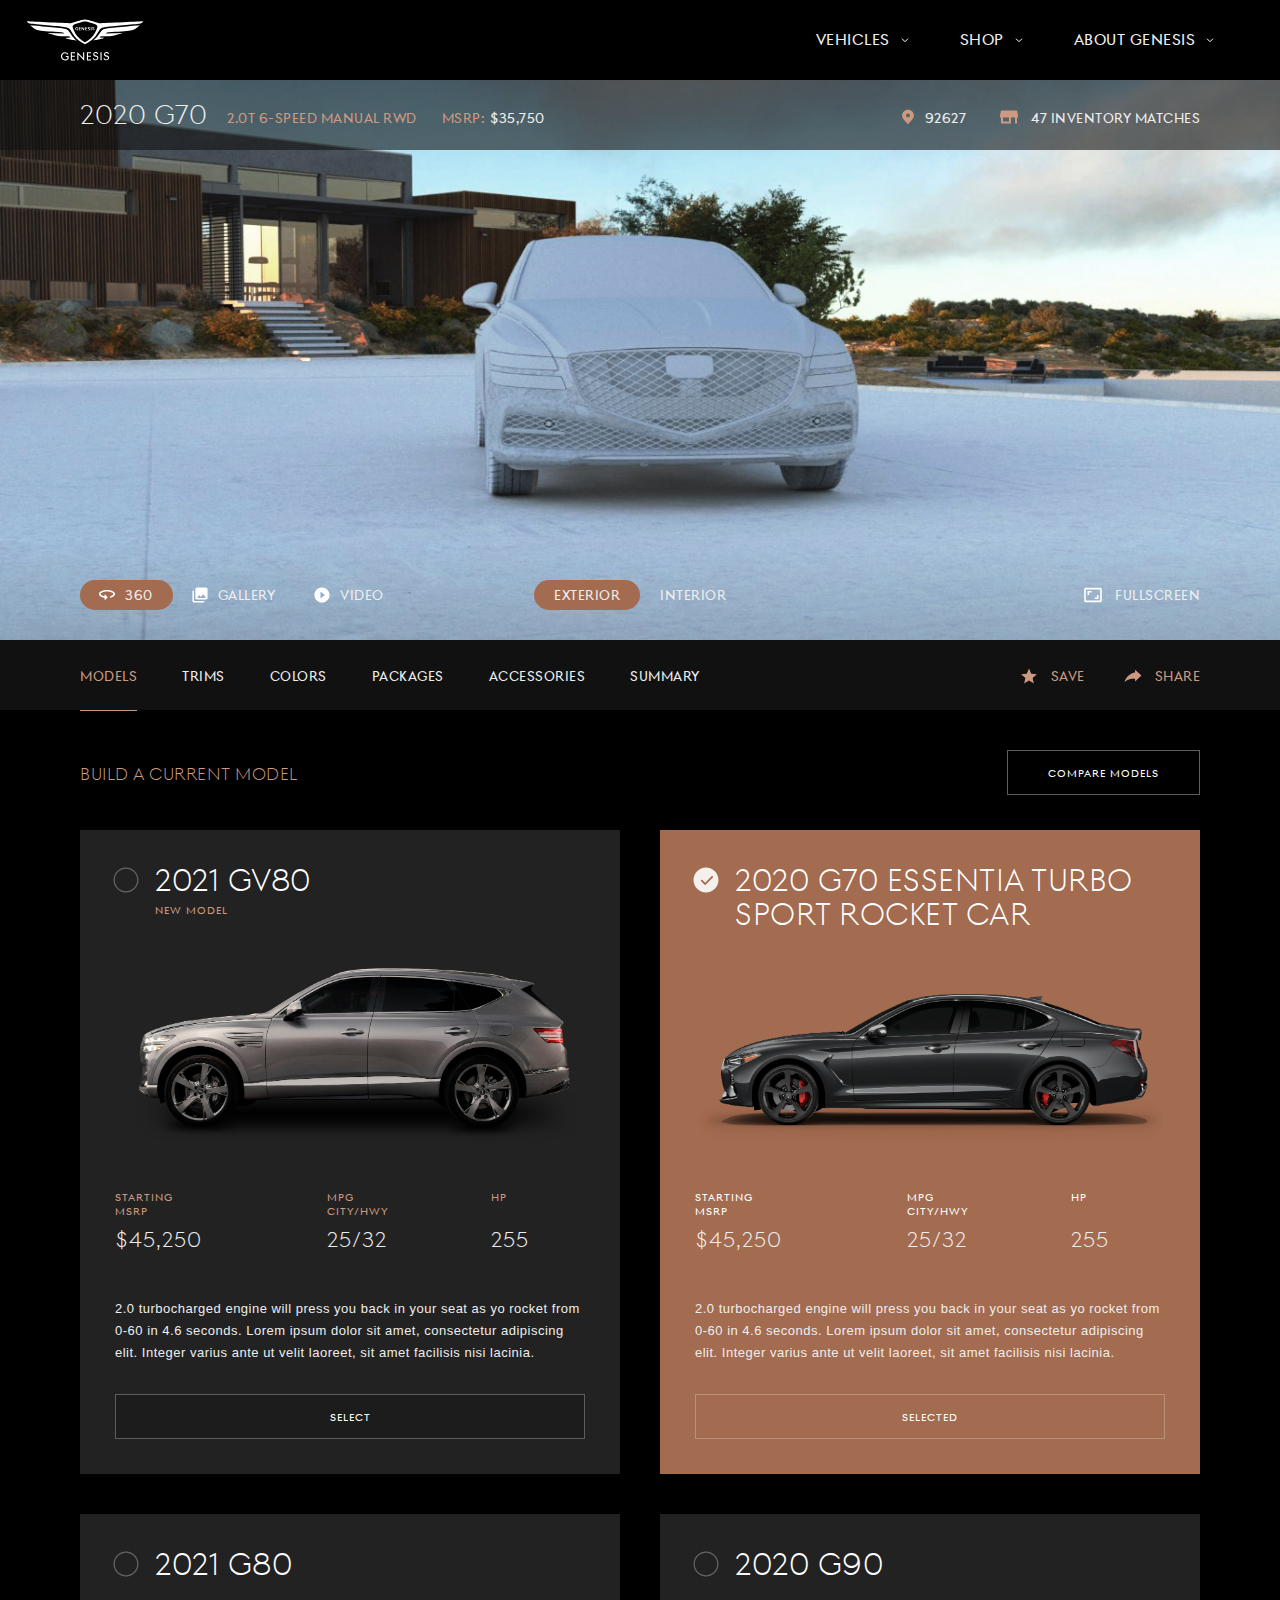
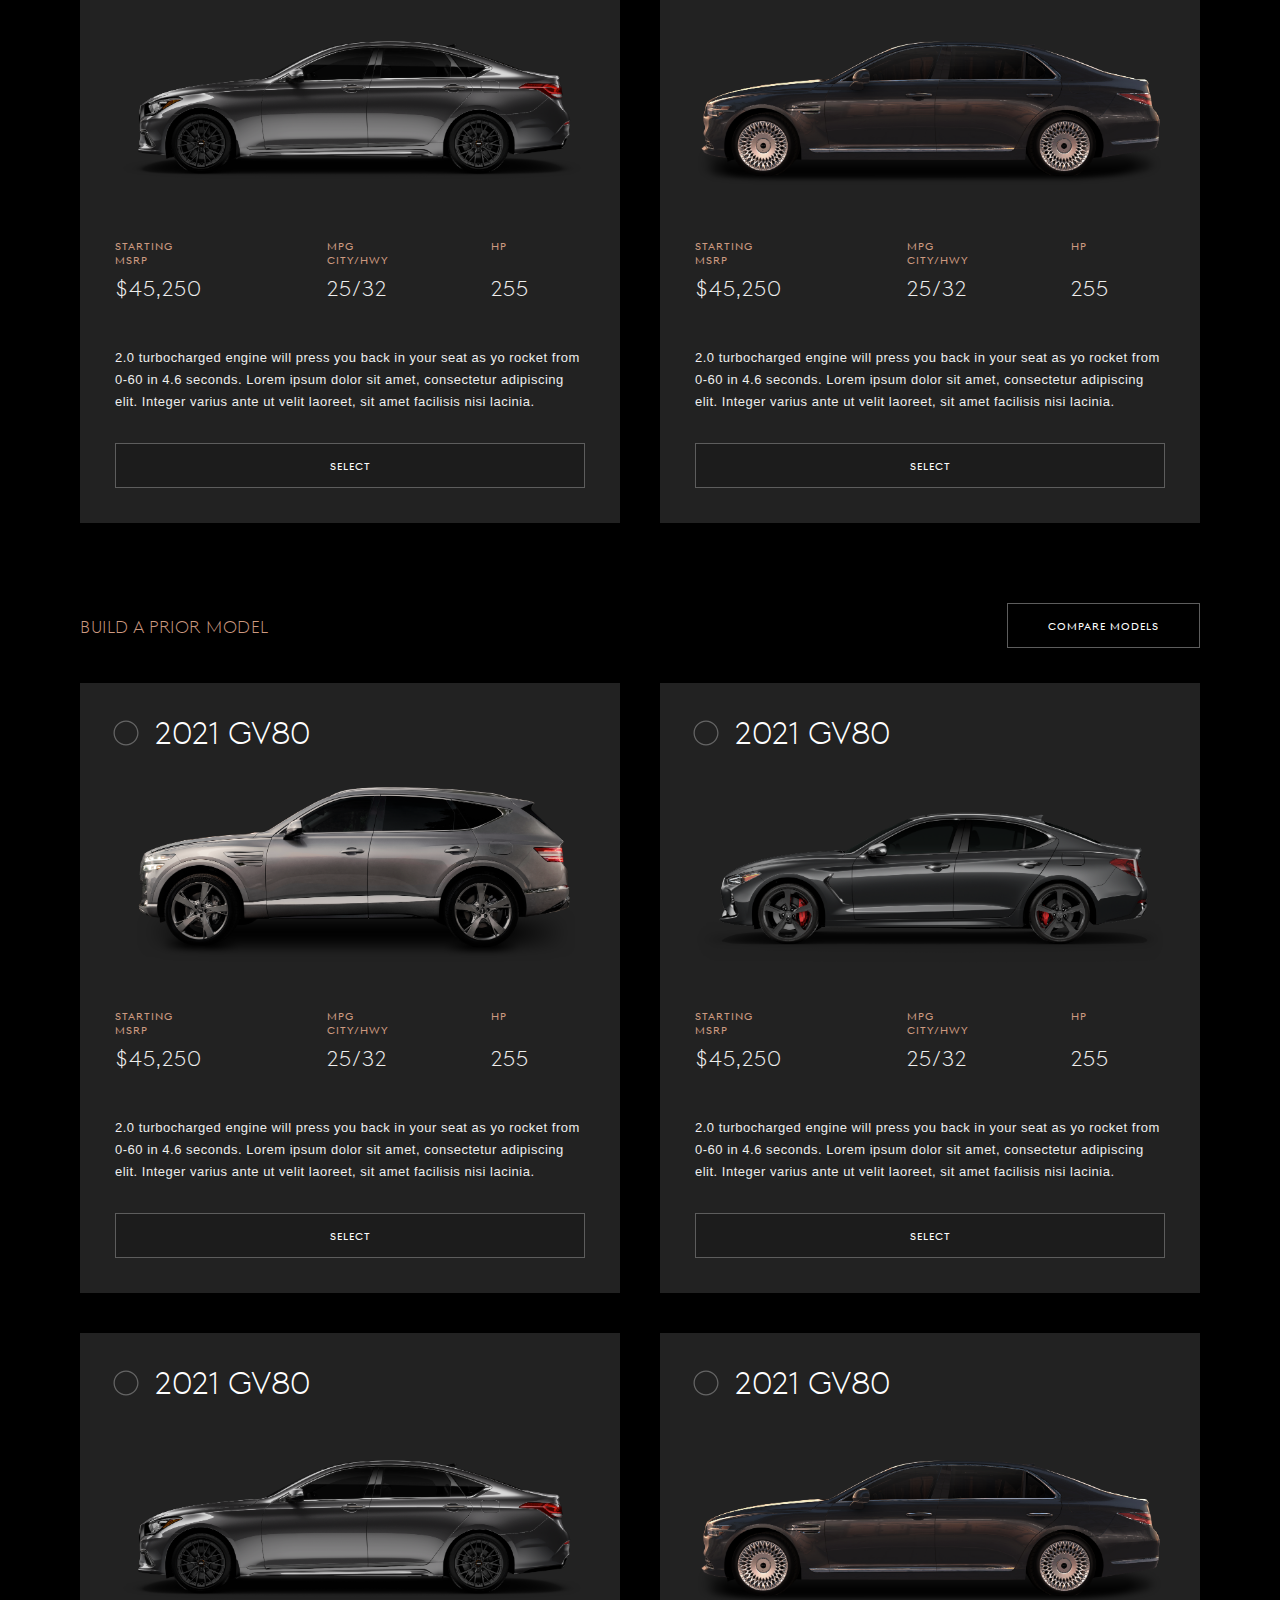
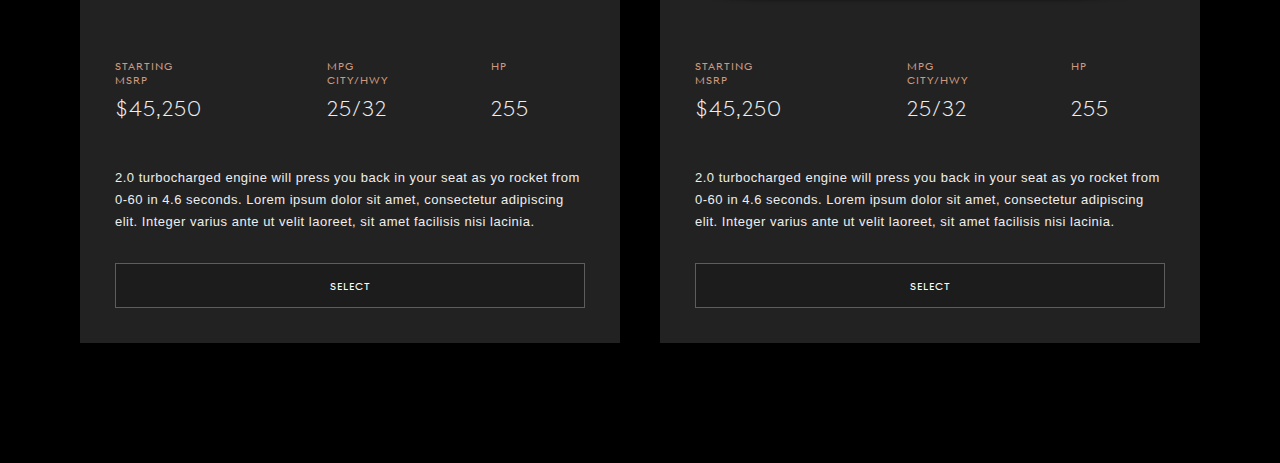
==== commit 73b3c95a: "CHanged style of inventory result cards." ====
--- a/index.html
+++ b/index.html
@@ -1510,14 +1510,19 @@
 														<div class="value msrp">$45,250</div>
 													</div>
 												</div>
-												<div class="vehicle-photo">
-													<img src="assets/images/visualizer-fpo-2.jpg" alt="">
-												</div>
-												<div class="swatches"></div>
+
+												<div class="vehicle-photo" style="background-image: url(assets/images/visualizer-fpo-3.jpg);"></div>
+
+												<div class="swatches">
+													<div class="swatch interior" name="Victoria Black"></div>
+													<div class="swatch exterior" name="Black Leatherette"></div>
+												</div>
+
 												<div class="location">
 													<div class="icon"><img src="assets/images/icons/icon-pin-copper.svg" alt=""></div>
-													<div class="label">Genesis of Huntington Beach<br>6.5 mi</div>
-												</div>
+													<div class="label">Genesis of Huntington Beach (6.5 mi)</div>
+												</div>
+
 												<div class="ctas">
 													<div class="button dark-translucent">
 														<div class="label deselected">View</div>
@@ -1544,14 +1549,19 @@
 														<div class="value msrp">$45,250</div>
 													</div>
 												</div>
-												<div class="vehicle-photo">
-													<img src="assets/images/visualizer-fpo-2.jpg" alt="">
-												</div>
-												<div class="swatches"></div>
+
+												<div class="vehicle-photo" style="background-image: url(assets/images/visualizer-fpo-3.jpg);"></div>
+
+												<div class="swatches">
+													<div class="swatch interior" name="Victoria Black"></div>
+													<div class="swatch exterior" name="Black Leatherette"></div>
+												</div>
+
 												<div class="location">
 													<div class="icon"><img src="assets/images/icons/icon-pin-copper.svg" alt=""></div>
-													<div class="label">Genesis of Huntington Beach<br>6.5 mi</div>
-												</div>
+													<div class="label">Genesis of Huntington Beach (6.5 mi)</div>
+												</div>
+
 												<div class="ctas">
 													<div class="button dark-translucent">
 														<div class="label deselected">View</div>
@@ -1617,7 +1627,7 @@
 								</div>
 							</div>
 							<div class="form">
-								Form
+								First Name *
 							</div>
 						</div>
 					</div>
--- a/assets/css/configurator.css
+++ b/assets/css/configurator.css
@@ -920,7 +920,8 @@
 	display: flex;
 	/* background-color: #222; */
 	min-height: 600px;
-	padding: 40px 0;
+	padding: 55px 0;
+	color: #888;
 }
 
 
@@ -1373,9 +1374,24 @@
 }
 
 
+section.configurator .panel-content.summary .inventory-results .card-content {
+	padding: 295px 35px 35px 35px;
+}
+
 section.configurator .panel-content.summary .inventory-results .card-content .vehicle-photo {
-	margin: 0 0 20px 0;
-}
+	position: absolute;
+	width: 100%;
+	height: 240px;
+	background-size: cover;
+	background-repeat: no-repeat;
+	background-position: center center;
+	margin: 0;
+	left: 0;
+	top: 0;
+	z-index: 10;
+}
+
+
 
 section.configurator .panel-content.summary .inventory-results .full-inventory {
 	padding: 20px 20px 0 20px;
@@ -1420,17 +1436,48 @@
 	line-height: 14px;
 	letter-spacing: 0.5px;
 	color: #CD9A81;
-	padding: 0 0 10px 0;
+	padding: 0 0 5px 0;
 	z-index: 10;
 }
 
 section.configurator .panel-content.summary .inventory-results .build-details {
-	font-family: 'GenesisSansText-Regular', Helvetica, Arial, Verdana, sans-serif;
+	font-family: 'GenesisSansHead-Regular', Helvetica, Arial, Verdana, sans-serif;
 	font-size: 13px;
-	line-height: 20px;
+	line-height: 18px;
 	color: #aaa;
 }
 
+/* section.configurator .panel-content.summary .inventory-results .card .swatches-location {
+	display: flex;
+	padding: 0 0 30px 0;
+} */
+
+section.configurator .panel-content.summary .inventory-results .card .swatches {
+	position: absolute;
+	width: 100%;
+	top: 0;
+	left: 0;
+}
+
+section.configurator .panel-content.summary .inventory-results .card .swatch {
+	position: absolute;
+	width: 60px;
+	height: 60px;
+	border-radius: 30px;
+	top: 210px;
+}
+
+section.configurator .panel-content.summary .inventory-results .card .swatch.interior {
+	left: 30px;
+	background-color: #aaa;
+	z-index: 20;
+}
+
+section.configurator .panel-content.summary .inventory-results .card .swatch.exterior {
+	left: 80px;
+	background-color: #111;
+	z-index: 30;
+}
 
 section.configurator .panel-content.summary .inventory-results .location .label {
 	font-family: 'GenesisSansHead-Regular', Helvetica, Arial, Verdana, sans-serif;
@@ -1441,6 +1488,8 @@
 }
 
 section.configurator .panel-content.summary .inventory-results .card-content .location {
+	display: flex;
+	flex: 1;
 	position: relative;
 	z-index: 10;
 	padding: 0 0 30px 0;
@@ -1457,6 +1506,7 @@
 
 
 
+
 /* Local Retailers */
 
 section.configurator .panel-content.summary .local-retailers {
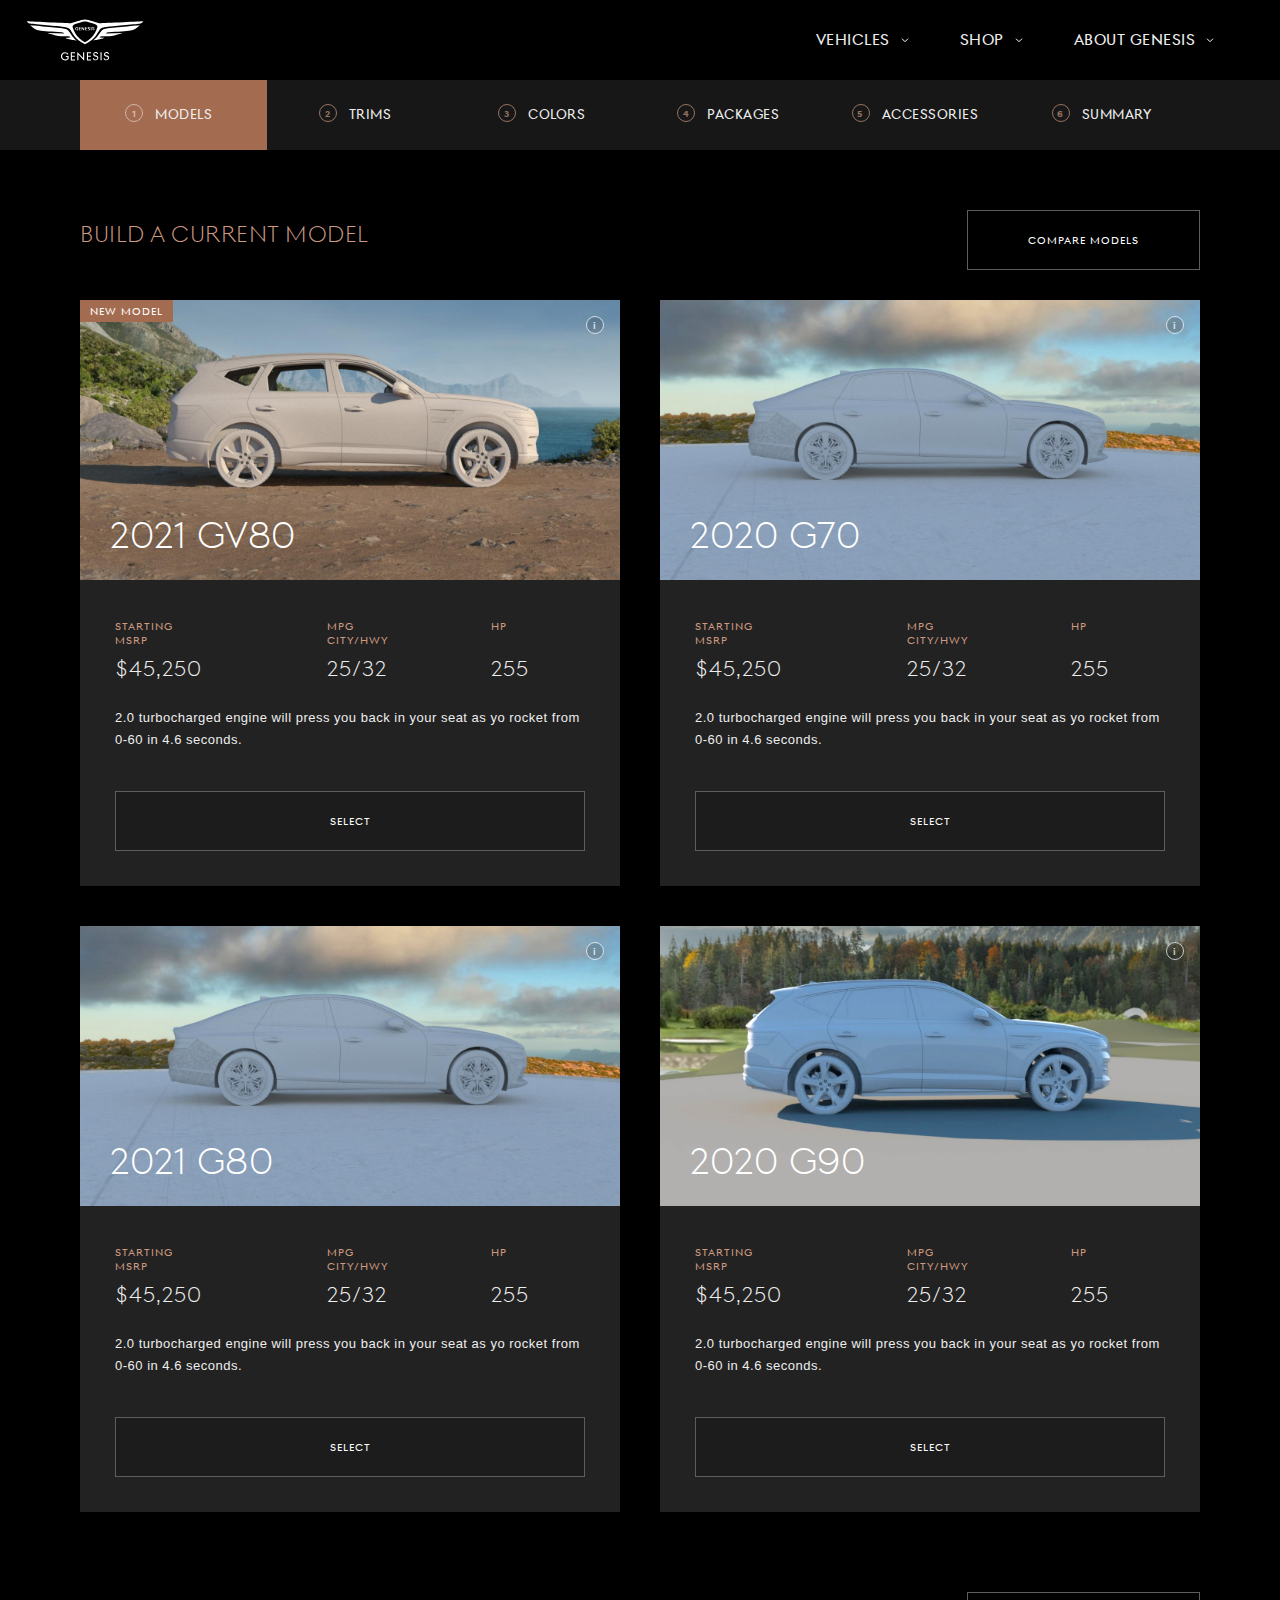
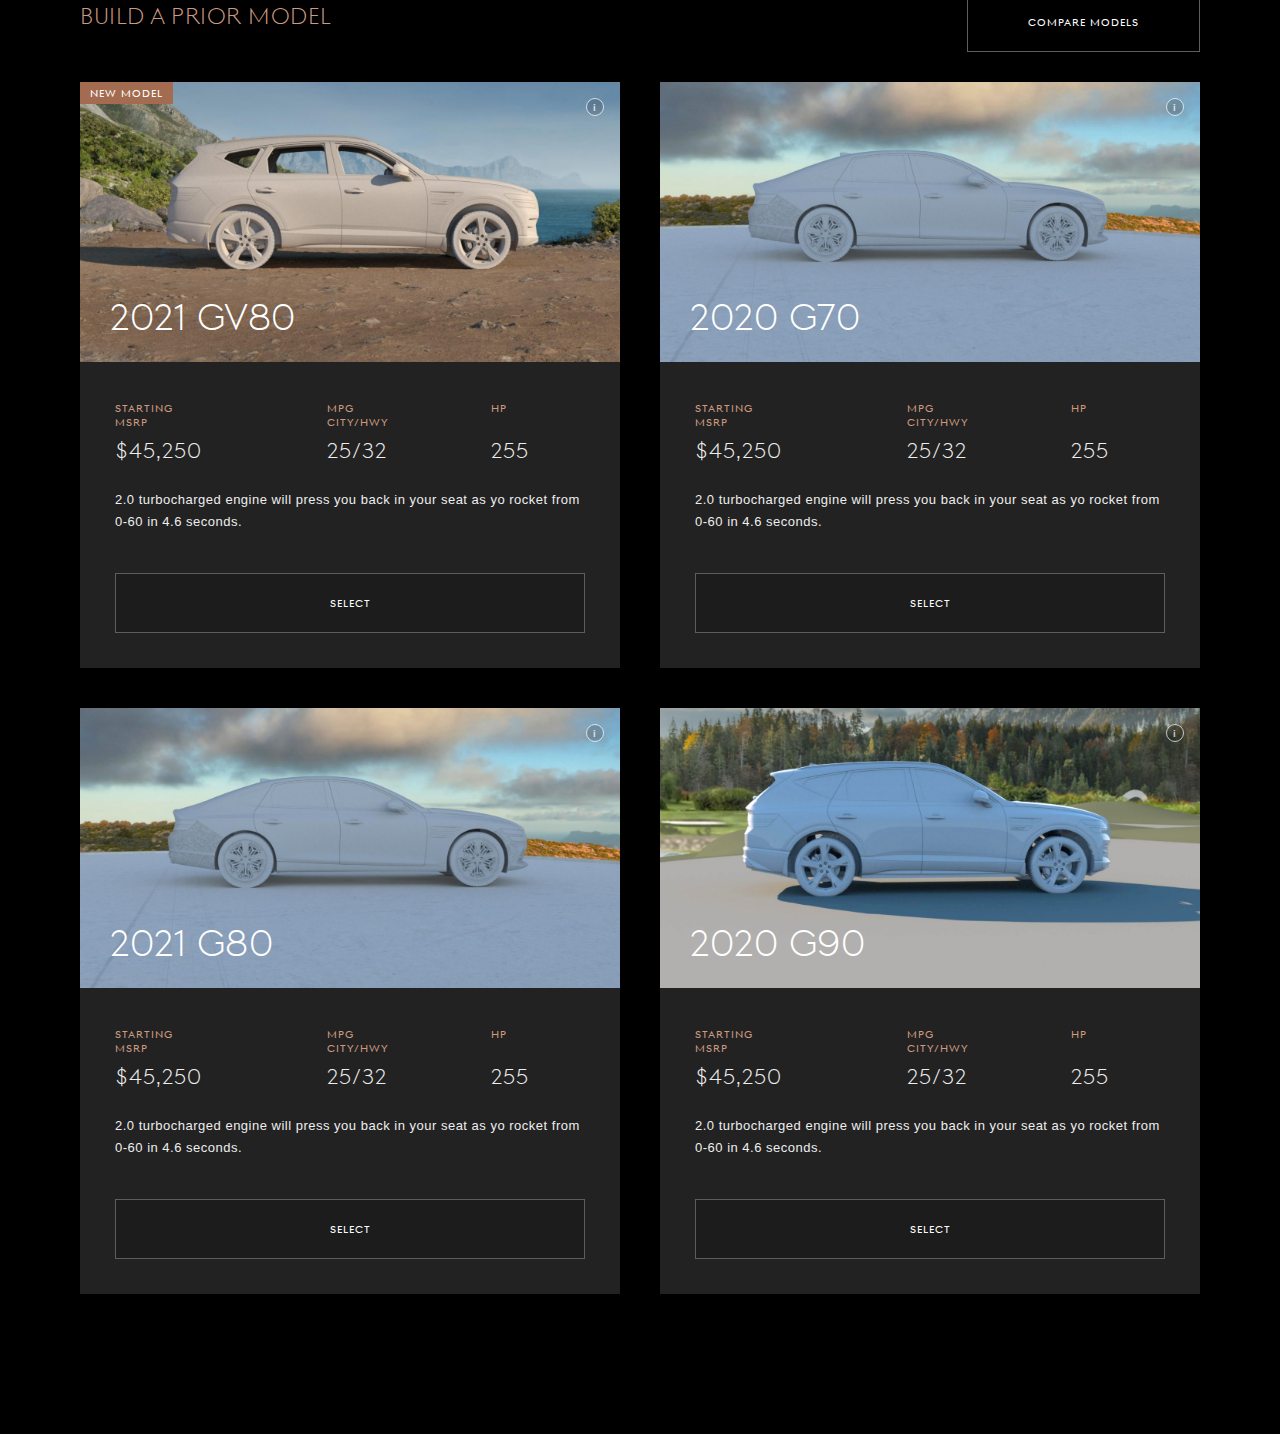
==== commit a0c4da4f: "Restyling of model select screen, tuning of cards for all screens." ====
--- a/index.html
+++ b/index.html
@@ -290,32 +290,33 @@
 
 			<div class="tabs">
 				<div class="tab-button" index="0" label="models">
-					<div class="label">Models</div>
+
+					<div class="label"><div class="number">1</div>Models</div>
 					<div class="underline"></div>
 				</div>
 				<div class="tab-button" index="1" label="trims">
-					<div class="label">Trims</div>
+					<div class="label"><div class="number">2</div>Trims</div>
 					<div class="underline"></div>
 				</div>
 				<div class="tab-button" index="2" label="colors">
-					<div class="label">Colors</div>
+					<div class="label"><div class="number">3</div>Colors</div>
 					<div class="underline"></div>
 				</div>
 				<div class="tab-button" index="3" label="packages">
-					<div class="label">Packages</div>
+					<div class="label"><div class="number">4</div>Packages</div>
 					<div class="underline"></div>
 				</div>
 				<div class="tab-button" index="4" label="accessories">
-					<div class="label">Accessories</div>
+					<div class="label"><div class="number">5</div>Accessories</div>
 					<div class="underline"></div>
 				</div>
 				<div class="tab-button" index="5" label="summary">
-					<div class="label">Summary</div>
+					<div class="label"><div class="number">6</div>Summary</div>
 					<div class="underline"></div>
 				</div>
 			</div>
 
-			<div class="ctas">
+			<!-- <div class="ctas">
 				<div class="cta">
 					<div class="icon"><img src="assets/images/icons/icon-save-copper.svg" alt=""></div>
 					<div class="label">Save</div>
@@ -324,7 +325,7 @@
 					<div class="icon"><img src="assets/images/icons/icon-share-copper.svg" alt=""></div>
 					<div class="label">Share</div>
 				</div>
-			</div>
+			</div> -->
 
 		</div>
 
@@ -346,19 +347,352 @@
 							<div class="card model">
 								<div class="inner-wrap">
 									<div class="card-content">
-										<div class="select-icon">
-											<img class="deselected" src="assets/images/icons/icon-card-select-circle.svg" alt="">
-											<img class="selected" src="assets/images/icons/icon-card-select-circle-selected.svg" alt="">
+										<div class="info-button">
+											<div class="icon">i</div>
 										</div>
 										<div class="title-wrap">
 											<div class="title">2021 GV80</div>
 											<div class="bug">New Model</div>
 										</div>
-
-										<div class="align-bottom">
-											<div class="vehicle-photo">
-												<img src="assets/images/vehicles/gv80-profile.png" alt="">
-											</div>
+										<div class="vehicle-photo" style="background-image: url(assets/images/vehicles/gv80-hero-profile.png);"></div>
+										<div class="specs">
+											<div class="labels">
+												<div class="label msrp">Starting<br>MSRP</div>
+												<div class="label mpg">MPG<br>City/Hwy</div>
+												<div class="label hp">HP</div>
+											</div>
+											<div class="values">
+												<div class="value msrp">$45,250</div>
+												<div class="value mpg">25/32</div>
+												<div class="value hp">255</div>
+											</div>
+										</div>
+										<div class="description">
+											2.0 turbocharged engine will press you back in your seat as yo rocket from 0-60 in 4.6 seconds.
+										</div>
+										<div class="align-bottom">
+											<div class="ctas">
+												<div class="button dark-translucent">
+													<div class="label deselected">Select</div>
+													<div class="label selected">Selected</div>
+												</div>
+											</div>
+										</div>
+										<div class="background"></div>
+									</div>
+								</div>
+							</div>
+							<div class="card model">
+								<div class="inner-wrap">
+									<div class="card-content">
+										<div class="info-button">
+											<div class="icon">i</div>
+										</div>
+										<div class="title-wrap">
+											<div class="title">2020 G70</div>
+											<!-- <div class="bug"></div> -->
+										</div>
+										<div class="vehicle-photo" style="background-image: url(assets/images/vehicles/g80-hero-profile.png);"></div>
+										<div class="specs">
+											<div class="labels">
+												<div class="label msrp">Starting<br>MSRP</div>
+												<div class="label mpg">MPG<br>City/Hwy</div>
+												<div class="label hp">HP</div>
+											</div>
+											<div class="values">
+												<div class="value msrp">$45,250</div>
+												<div class="value mpg">25/32</div>
+												<div class="value hp">255</div>
+											</div>
+										</div>
+										<div class="description">
+											2.0 turbocharged engine will press you back in your seat as yo rocket from 0-60 in 4.6 seconds.
+										</div>
+										<div class="align-bottom">
+											<div class="ctas">
+												<div class="button dark-translucent">
+													<div class="label deselected">Select</div>
+													<div class="label selected">Selected</div>
+												</div>
+											</div>
+										</div>
+
+										<div class="background"></div>
+									</div>
+								</div>
+							</div>
+							<div class="card model">
+								<div class="inner-wrap">
+									<div class="card-content">
+										<div class="info-button">
+											<div class="icon">i</div>
+										</div>
+										<div class="title-wrap">
+											<div class="title">2021 G80</div>
+											<!-- <div class="bug"></div> -->
+										</div>
+										<div class="vehicle-photo" style="background-image: url(assets/images/vehicles/g80-hero-profile.png);"></div>
+										<div class="specs">
+											<div class="labels">
+												<div class="label msrp">Starting<br>MSRP</div>
+												<div class="label mpg">MPG<br>City/Hwy</div>
+												<div class="label hp">HP</div>
+											</div>
+											<div class="values">
+												<div class="value msrp">$45,250</div>
+												<div class="value mpg">25/32</div>
+												<div class="value hp">255</div>
+											</div>
+										</div>
+										<div class="description">
+											2.0 turbocharged engine will press you back in your seat as yo rocket from 0-60 in 4.6 seconds.
+										</div>
+										<div class="align-bottom">
+											<div class="ctas">
+												<div class="button dark-translucent">
+													<div class="label deselected">Select</div>
+													<div class="label selected">Selected</div>
+												</div>
+											</div>
+										</div>
+										<div class="background"></div>
+									</div>
+								</div>
+							</div>
+							<div class="card model">
+								<div class="inner-wrap">
+									<div class="card-content">
+										<div class="info-button">
+											<div class="icon">i</div>
+										</div>
+										<div class="title-wrap">
+											<div class="title">2020 G90</div>
+											<!-- <div class="bug"></div> -->
+										</div>
+										<div class="vehicle-photo" style="background-image: url(assets/images/vehicles/g90-hero-profile.png);"></div>
+										<div class="specs">
+											<div class="labels">
+												<div class="label msrp">Starting<br>MSRP</div>
+												<div class="label mpg">MPG<br>City/Hwy</div>
+												<div class="label hp">HP</div>
+											</div>
+											<div class="values">
+												<div class="value msrp">$45,250</div>
+												<div class="value mpg">25/32</div>
+												<div class="value hp">255</div>
+											</div>
+										</div>
+										<div class="description">
+											2.0 turbocharged engine will press you back in your seat as yo rocket from 0-60 in 4.6 seconds.
+										</div>
+										<div class="align-bottom">
+											<div class="ctas">
+												<div class="button dark-translucent">
+													<div class="label deselected">Select</div>
+													<div class="label selected">Selected</div>
+												</div>
+											</div>
+										</div>
+										<div class="background"></div>
+									</div>
+								</div>
+							</div>
+						</div>
+					</div>
+
+					<div class="row">
+						<div class="row-header">
+							<div class="title">Build a Prior Model</div>
+							<div class="ctas">
+								<div class="button dark">Compare Models</div>
+							</div>
+						</div>
+						<div class="cards">
+							<div class="card model">
+								<div class="inner-wrap">
+									<div class="card-content">
+										<div class="info-button">
+											<div class="icon">i</div>
+										</div>
+										<div class="title-wrap">
+											<div class="title">2021 GV80</div>
+											<div class="bug">New Model</div>
+										</div>
+										<div class="vehicle-photo" style="background-image: url(assets/images/vehicles/gv80-hero-profile.png);"></div>
+										<div class="specs">
+											<div class="labels">
+												<div class="label msrp">Starting<br>MSRP</div>
+												<div class="label mpg">MPG<br>City/Hwy</div>
+												<div class="label hp">HP</div>
+											</div>
+											<div class="values">
+												<div class="value msrp">$45,250</div>
+												<div class="value mpg">25/32</div>
+												<div class="value hp">255</div>
+											</div>
+										</div>
+										<div class="description">
+											2.0 turbocharged engine will press you back in your seat as yo rocket from 0-60 in 4.6 seconds.
+										</div>
+										<div class="align-bottom">
+											<div class="ctas">
+												<div class="button dark-translucent">
+													<div class="label deselected">Select</div>
+													<div class="label selected">Selected</div>
+												</div>
+											</div>
+										</div>
+										<div class="background"></div>
+									</div>
+								</div>
+							</div>
+							<div class="card model">
+								<div class="inner-wrap">
+									<div class="card-content">
+										<div class="info-button">
+											<div class="icon">i</div>
+										</div>
+										<div class="title-wrap">
+											<div class="title">2020 G70</div>
+											<!-- <div class="bug"></div> -->
+										</div>
+										<div class="vehicle-photo" style="background-image: url(assets/images/vehicles/g80-hero-profile.png);"></div>
+										<div class="specs">
+											<div class="labels">
+												<div class="label msrp">Starting<br>MSRP</div>
+												<div class="label mpg">MPG<br>City/Hwy</div>
+												<div class="label hp">HP</div>
+											</div>
+											<div class="values">
+												<div class="value msrp">$45,250</div>
+												<div class="value mpg">25/32</div>
+												<div class="value hp">255</div>
+											</div>
+										</div>
+										<div class="description">
+											2.0 turbocharged engine will press you back in your seat as yo rocket from 0-60 in 4.6 seconds.
+										</div>
+										<div class="align-bottom">
+											<div class="ctas">
+												<div class="button dark-translucent">
+													<div class="label deselected">Select</div>
+													<div class="label selected">Selected</div>
+												</div>
+											</div>
+										</div>
+
+										<div class="background"></div>
+									</div>
+								</div>
+							</div>
+							<div class="card model">
+								<div class="inner-wrap">
+									<div class="card-content">
+										<div class="info-button">
+											<div class="icon">i</div>
+										</div>
+										<div class="title-wrap">
+											<div class="title">2021 G80</div>
+											<!-- <div class="bug"></div> -->
+										</div>
+										<div class="vehicle-photo" style="background-image: url(assets/images/vehicles/g80-hero-profile.png);"></div>
+										<div class="specs">
+											<div class="labels">
+												<div class="label msrp">Starting<br>MSRP</div>
+												<div class="label mpg">MPG<br>City/Hwy</div>
+												<div class="label hp">HP</div>
+											</div>
+											<div class="values">
+												<div class="value msrp">$45,250</div>
+												<div class="value mpg">25/32</div>
+												<div class="value hp">255</div>
+											</div>
+										</div>
+										<div class="description">
+											2.0 turbocharged engine will press you back in your seat as yo rocket from 0-60 in 4.6 seconds.
+										</div>
+										<div class="align-bottom">
+											<div class="ctas">
+												<div class="button dark-translucent">
+													<div class="label deselected">Select</div>
+													<div class="label selected">Selected</div>
+												</div>
+											</div>
+										</div>
+										<div class="background"></div>
+									</div>
+								</div>
+							</div>
+							<div class="card model">
+								<div class="inner-wrap">
+									<div class="card-content">
+										<div class="info-button">
+											<div class="icon">i</div>
+										</div>
+										<div class="title-wrap">
+											<div class="title">2020 G90</div>
+											<!-- <div class="bug"></div> -->
+										</div>
+										<div class="vehicle-photo" style="background-image: url(assets/images/vehicles/g90-hero-profile.png);"></div>
+										<div class="specs">
+											<div class="labels">
+												<div class="label msrp">Starting<br>MSRP</div>
+												<div class="label mpg">MPG<br>City/Hwy</div>
+												<div class="label hp">HP</div>
+											</div>
+											<div class="values">
+												<div class="value msrp">$45,250</div>
+												<div class="value mpg">25/32</div>
+												<div class="value hp">255</div>
+											</div>
+										</div>
+										<div class="description">
+											2.0 turbocharged engine will press you back in your seat as yo rocket from 0-60 in 4.6 seconds.
+										</div>
+										<div class="align-bottom">
+											<div class="ctas">
+												<div class="button dark-translucent">
+													<div class="label deselected">Select</div>
+													<div class="label selected">Selected</div>
+												</div>
+											</div>
+										</div>
+										<div class="background"></div>
+									</div>
+								</div>
+							</div>
+						</div>
+					</div>
+				</div>
+			</div>
+
+			<!-- Trims Panel -->
+			<div class="panel" index="1">
+				<div class="panel-content">
+
+					<div class="row">
+						<div class="row-header">
+							<div class="title">Choose a Trim</div>
+							<div class="ctas">
+								<div class="button dark">Compare Trims</div>
+							</div>
+						</div>
+						<div class="cards">
+							<div class="card trim selected">
+								<div class="inner-wrap">
+									<div class="card-content">
+										<div class="info-button">
+											<div class="icon">i</div>
+										</div>
+										<div class="select-icon">
+											<img class="deselected" src="assets/images/icons/icon-card-select-circle.svg" alt="">
+											<img class="selected" src="assets/images/icons/icon-card-select-circle-selected.svg" alt="">
+										</div>
+										<div class="title-wrap">
+											<div class="title">3.3T AWD</div>
+										</div>
+
+										<div class="align-bottom">
 											<div class="specs">
 												<div class="labels">
 													<div class="label msrp">Starting<br>MSRP</div>
@@ -372,7 +706,7 @@
 												</div>
 											</div>
 											<div class="description">
-												2.0 turbocharged engine will press you back in your seat as yo rocket from 0-60 in 4.6 seconds. Lorem ipsum dolor sit amet, consectetur adipiscing elit. Integer varius ante ut velit laoreet, sit amet facilisis nisi lacinia.
+												G70 2.0L Turbocharged inline 4-cylinder 8-speed automatic with SHIFTRONIC RWD.
 											</div>
 											<div class="ctas">
 												<div class="button dark-translucent">
@@ -386,22 +720,21 @@
 									</div>
 								</div>
 							</div>
-							<div class="card model selected">
-								<div class="inner-wrap">
-									<div class="card-content">
+							<div class="card trim">
+								<div class="inner-wrap">
+									<div class="card-content">
+										<div class="info-button">
+											<div class="icon">i</div>
+										</div>
 										<div class="select-icon">
 											<img class="deselected" src="assets/images/icons/icon-card-select-circle.svg" alt="">
 											<img class="selected" src="assets/images/icons/icon-card-select-circle-selected.svg" alt="">
 										</div>
 										<div class="title-wrap">
-											<div class="title">2020 G70 ESSENTIA TURBO SPORT ROCKET CAR</div>
-											<div class="bug"></div>
-										</div>
-
-										<div class="align-bottom">
-											<div class="vehicle-photo">
-												<img src="assets/images/vehicles/g70-profile.png" alt="">
-											</div>
+											<div class="title">3.3T RWD</div>
+										</div>
+
+										<div class="align-bottom">
 											<div class="specs">
 												<div class="labels">
 													<div class="label msrp">Starting<br>MSRP</div>
@@ -415,7 +748,7 @@
 												</div>
 											</div>
 											<div class="description">
-												2.0 turbocharged engine will press you back in your seat as yo rocket from 0-60 in 4.6 seconds. Lorem ipsum dolor sit amet, consectetur adipiscing elit. Integer varius ante ut velit laoreet, sit amet facilisis nisi lacinia.
+												G70 2.0L Turbocharged inline 4-cylinder 8-speed automatic with SHIFTRONIC RWD.
 											</div>
 											<div class="ctas">
 												<div class="button dark-translucent">
@@ -429,22 +762,21 @@
 									</div>
 								</div>
 							</div>
-							<div class="card model">
-								<div class="inner-wrap">
-									<div class="card-content">
+							<div class="card trim">
+								<div class="inner-wrap">
+									<div class="card-content">
+										<div class="info-button">
+											<div class="icon">i</div>
+										</div>
 										<div class="select-icon">
 											<img class="deselected" src="assets/images/icons/icon-card-select-circle.svg" alt="">
 											<img class="selected" src="assets/images/icons/icon-card-select-circle-selected.svg" alt="">
 										</div>
 										<div class="title-wrap">
-											<div class="title">2021 G80</div>
-											<div class="bug"></div>
-										</div>
-
-										<div class="align-bottom">
-											<div class="vehicle-photo">
-												<img src="assets/images/vehicles/g80-profile.png" alt="">
-											</div>
+											<div class="title">2.0T 6-Speed Manual RWD</div>
+										</div>
+
+										<div class="align-bottom">
 											<div class="specs">
 												<div class="labels">
 													<div class="label msrp">Starting<br>MSRP</div>
@@ -458,7 +790,7 @@
 												</div>
 											</div>
 											<div class="description">
-												2.0 turbocharged engine will press you back in your seat as yo rocket from 0-60 in 4.6 seconds. Lorem ipsum dolor sit amet, consectetur adipiscing elit. Integer varius ante ut velit laoreet, sit amet facilisis nisi lacinia.
+												G70 2.0L Turbocharged inline 4-cylinder 8-speed automatic with SHIFTRONIC RWD.
 											</div>
 											<div class="ctas">
 												<div class="button dark-translucent">
@@ -472,22 +804,21 @@
 									</div>
 								</div>
 							</div>
-							<div class="card model">
-								<div class="inner-wrap">
-									<div class="card-content">
+							<div class="card trim">
+								<div class="inner-wrap">
+									<div class="card-content">
+										<div class="info-button">
+											<div class="icon">i</div>
+										</div>
 										<div class="select-icon">
 											<img class="deselected" src="assets/images/icons/icon-card-select-circle.svg" alt="">
 											<img class="selected" src="assets/images/icons/icon-card-select-circle-selected.svg" alt="">
 										</div>
 										<div class="title-wrap">
-											<div class="title">2020 G90</div>
-											<div class="bug"></div>
-										</div>
-
-										<div class="align-bottom">
-											<div class="vehicle-photo">
-												<img src="assets/images/vehicles/g90-profile.png" alt="">
-											</div>
+											<div class="title">2.0T AWD</div>
+										</div>
+
+										<div class="align-bottom">
 											<div class="specs">
 												<div class="labels">
 													<div class="label msrp">Starting<br>MSRP</div>
@@ -501,7 +832,7 @@
 												</div>
 											</div>
 											<div class="description">
-												2.0 turbocharged engine will press you back in your seat as yo rocket from 0-60 in 4.6 seconds. Lorem ipsum dolor sit amet, consectetur adipiscing elit. Integer varius ante ut velit laoreet, sit amet facilisis nisi lacinia.
+												G70 2.0L Turbocharged inline 4-cylinder 8-speed automatic with SHIFTRONIC RWD.
 											</div>
 											<div class="ctas">
 												<div class="button dark-translucent">
@@ -515,361 +846,12 @@
 									</div>
 								</div>
 							</div>
-						</div>
-					</div>
-
-					<div class="row">
-						<div class="row-header">
-							<div class="title">Build a Prior Model</div>
-							<div class="ctas">
-								<div class="button dark">Compare Models</div>
-							</div>
-						</div>
-						<div class="cards">
-							<div class="card model">
-								<div class="inner-wrap">
-									<div class="card-content">
-										<div class="select-icon">
-											<img class="deselected" src="assets/images/icons/icon-card-select-circle.svg" alt="">
-											<img class="selected" src="assets/images/icons/icon-card-select-circle-selected.svg" alt="">
-										</div>
-										<div class="title-wrap">
-											<div class="title">2021 GV80</div>
-											<div class="bug"></div>
-										</div>
-
-										<div class="align-bottom">
-											<div class="vehicle-photo">
-												<img src="assets/images/vehicles/gv80-profile.png" alt="">
-											</div>
-											<div class="specs">
-												<div class="labels">
-													<div class="label msrp">Starting<br>MSRP</div>
-													<div class="label mpg">MPG<br>City/Hwy</div>
-													<div class="label hp">HP</div>
-												</div>
-												<div class="values">
-													<div class="value msrp">$45,250</div>
-													<div class="value mpg">25/32</div>
-													<div class="value hp">255</div>
-												</div>
-											</div>
-											<div class="description">
-												2.0 turbocharged engine will press you back in your seat as yo rocket from 0-60 in 4.6 seconds. Lorem ipsum dolor sit amet, consectetur adipiscing elit. Integer varius ante ut velit laoreet, sit amet facilisis nisi lacinia.
-											</div>
-											<div class="ctas">
-												<div class="button dark-translucent">
-													<div class="label deselected">Select</div>
-													<div class="label selected">Selected</div>
-												</div>
-											</div>
-										</div>
-
-										<div class="background"></div>
-									</div>
-								</div>
-							</div>
-							<div class="card model">
-								<div class="inner-wrap">
-									<div class="card-content">
-										<div class="select-icon">
-											<img src="assets/images/icons/icon-card-select-circle.svg" alt="">
-										</div>
-										<div class="title-wrap">
-											<div class="title">2021 GV80</div>
-											<div class="bug"></div>
-										</div>
-
-										<div class="align-bottom">
-											<div class="vehicle-photo">
-												<img src="assets/images/vehicles/g70-profile.png" alt="">
-											</div>
-											<div class="specs">
-												<div class="labels">
-													<div class="label msrp">Starting<br>MSRP</div>
-													<div class="label mpg">MPG<br>City/Hwy</div>
-													<div class="label hp">HP</div>
-												</div>
-												<div class="values">
-													<div class="value msrp">$45,250</div>
-													<div class="value mpg">25/32</div>
-													<div class="value hp">255</div>
-												</div>
-											</div>
-											<div class="description">
-												2.0 turbocharged engine will press you back in your seat as yo rocket from 0-60 in 4.6 seconds. Lorem ipsum dolor sit amet, consectetur adipiscing elit. Integer varius ante ut velit laoreet, sit amet facilisis nisi lacinia.
-											</div>
-											<div class="ctas">
-												<div class="button dark-translucent">Select</div>
-											</div>
-										</div>
-
-										<div class="background"></div>
-									</div>
-								</div>
-							</div>
-							<div class="card model">
-								<div class="inner-wrap">
-									<div class="card-content">
-										<div class="select-icon">
-											<img class="deselected" src="assets/images/icons/icon-card-select-circle.svg" alt="">
-											<img class="selected" src="assets/images/icons/icon-card-select-circle-selected.svg" alt="">
-										</div>
-										<div class="title-wrap">
-											<div class="title">2021 GV80</div>
-											<div class="bug"></div>
-										</div>
-
-										<div class="align-bottom">
-											<div class="vehicle-photo">
-												<img src="assets/images/vehicles/g80-profile.png" alt="">
-											</div>
-											<div class="specs">
-												<div class="labels">
-													<div class="label msrp">Starting<br>MSRP</div>
-													<div class="label mpg">MPG<br>City/Hwy</div>
-													<div class="label hp">HP</div>
-												</div>
-												<div class="values">
-													<div class="value msrp">$45,250</div>
-													<div class="value mpg">25/32</div>
-													<div class="value hp">255</div>
-												</div>
-											</div>
-											<div class="description">
-												2.0 turbocharged engine will press you back in your seat as yo rocket from 0-60 in 4.6 seconds. Lorem ipsum dolor sit amet, consectetur adipiscing elit. Integer varius ante ut velit laoreet, sit amet facilisis nisi lacinia.
-											</div>
-											<div class="ctas">
-												<div class="button dark-translucent">
-													<div class="label deselected">Select</div>
-													<div class="label selected">Selected</div>
-												</div>
-											</div>
-										</div>
-
-										<div class="background"></div>
-									</div>
-								</div>
-							</div>
-							<div class="card model">
-								<div class="inner-wrap">
-									<div class="card-content">
-										<div class="select-icon">
-											<img class="deselected" src="assets/images/icons/icon-card-select-circle.svg" alt="">
-											<img class="selected" src="assets/images/icons/icon-card-select-circle-selected.svg" alt="">
-										</div>
-										<div class="title-wrap">
-											<div class="title">2021 GV80</div>
-											<div class="bug"></div>
-										</div>
-
-										<div class="align-bottom">
-											<div class="vehicle-photo">
-												<img src="assets/images/vehicles/g90-profile.png" alt="">
-											</div>
-											<div class="specs">
-												<div class="labels">
-													<div class="label msrp">Starting<br>MSRP</div>
-													<div class="label mpg">MPG<br>City/Hwy</div>
-													<div class="label hp">HP</div>
-												</div>
-												<div class="values">
-													<div class="value msrp">$45,250</div>
-													<div class="value mpg">25/32</div>
-													<div class="value hp">255</div>
-												</div>
-											</div>
-											<div class="description">
-												2.0 turbocharged engine will press you back in your seat as yo rocket from 0-60 in 4.6 seconds. Lorem ipsum dolor sit amet, consectetur adipiscing elit. Integer varius ante ut velit laoreet, sit amet facilisis nisi lacinia.
-											</div>
-											<div class="ctas">
-												<div class="button dark-translucent">
-													<div class="label deselected">Select</div>
-													<div class="label selected">Selected</div>
-												</div>
-											</div>
-										</div>
-
-										<div class="background"></div>
-									</div>
-								</div>
-							</div>
-						</div>
-					</div>
-				</div>
-			</div>
-
-			<!-- Trims Panel -->
-			<div class="panel" index="1">
-				<div class="panel-content">
-
-					<div class="row">
-						<div class="row-header">
-							<div class="title">Choose a Trim</div>
-							<div class="ctas">
-								<div class="button dark">Compare Trims</div>
-							</div>
-						</div>
-						<div class="cards">
 							<div class="card trim">
 								<div class="inner-wrap">
 									<div class="card-content">
-										<div class="select-icon">
-											<img class="deselected" src="assets/images/icons/icon-card-select-circle.svg" alt="">
-											<img class="selected" src="assets/images/icons/icon-card-select-circle-selected.svg" alt="">
-										</div>
-										<div class="title-wrap">
-											<div class="title">3.3T AWD</div>
-										</div>
-
-										<div class="align-bottom">
-											<div class="specs">
-												<div class="labels">
-													<div class="label msrp">Starting<br>MSRP</div>
-													<div class="label mpg">MPG<br>City/Hwy</div>
-													<div class="label hp">HP</div>
-												</div>
-												<div class="values">
-													<div class="value msrp">$45,250</div>
-													<div class="value mpg">25/32</div>
-													<div class="value hp">255</div>
-												</div>
-											</div>
-											<div class="description">
-												G70 2.0L Turbocharged inline 4-cylinder 8-speed automatic with SHIFTRONIC RWD.
-											</div>
-											<div class="ctas">
-												<div class="button dark-translucent">
-													<div class="label deselected">Select</div>
-													<div class="label selected">Selected</div>
-												</div>
-											</div>
-										</div>
-
-										<div class="background"></div>
-									</div>
-								</div>
-							</div>
-							<div class="card trim selected">
-								<div class="inner-wrap">
-									<div class="card-content">
-										<div class="select-icon">
-											<img class="deselected" src="assets/images/icons/icon-card-select-circle.svg" alt="">
-											<img class="selected" src="assets/images/icons/icon-card-select-circle-selected.svg" alt="">
-										</div>
-										<div class="title-wrap">
-											<div class="title">3.3T RWD</div>
-										</div>
-
-										<div class="align-bottom">
-											<div class="specs">
-												<div class="labels">
-													<div class="label msrp">Starting<br>MSRP</div>
-													<div class="label mpg">MPG<br>City/Hwy</div>
-													<div class="label hp">HP</div>
-												</div>
-												<div class="values">
-													<div class="value msrp">$45,250</div>
-													<div class="value mpg">25/32</div>
-													<div class="value hp">255</div>
-												</div>
-											</div>
-											<div class="description">
-												G70 2.0L Turbocharged inline 4-cylinder 8-speed automatic with SHIFTRONIC RWD.
-											</div>
-											<div class="ctas">
-												<div class="button dark-translucent">
-													<div class="label deselected">Select</div>
-													<div class="label selected">Selected</div>
-												</div>
-											</div>
-										</div>
-
-										<div class="background"></div>
-									</div>
-								</div>
-							</div>
-							<div class="card trim">
-								<div class="inner-wrap">
-									<div class="card-content">
-										<div class="select-icon">
-											<img class="deselected" src="assets/images/icons/icon-card-select-circle.svg" alt="">
-											<img class="selected" src="assets/images/icons/icon-card-select-circle-selected.svg" alt="">
-										</div>
-										<div class="title-wrap">
-											<div class="title">2.0T 6-Speed Manual RWD</div>
-										</div>
-
-										<div class="align-bottom">
-											<div class="specs">
-												<div class="labels">
-													<div class="label msrp">Starting<br>MSRP</div>
-													<div class="label mpg">MPG<br>City/Hwy</div>
-													<div class="label hp">HP</div>
-												</div>
-												<div class="values">
-													<div class="value msrp">$45,250</div>
-													<div class="value mpg">25/32</div>
-													<div class="value hp">255</div>
-												</div>
-											</div>
-											<div class="description">
-												G70 2.0L Turbocharged inline 4-cylinder 8-speed automatic with SHIFTRONIC RWD.
-											</div>
-											<div class="ctas">
-												<div class="button dark-translucent">
-													<div class="label deselected">Select</div>
-													<div class="label selected">Selected</div>
-												</div>
-											</div>
-										</div>
-
-										<div class="background"></div>
-									</div>
-								</div>
-							</div>
-							<div class="card trim">
-								<div class="inner-wrap">
-									<div class="card-content">
-										<div class="select-icon">
-											<img class="deselected" src="assets/images/icons/icon-card-select-circle.svg" alt="">
-											<img class="selected" src="assets/images/icons/icon-card-select-circle-selected.svg" alt="">
-										</div>
-										<div class="title-wrap">
-											<div class="title">2.0T AWD</div>
-										</div>
-
-										<div class="align-bottom">
-											<div class="specs">
-												<div class="labels">
-													<div class="label msrp">Starting<br>MSRP</div>
-													<div class="label mpg">MPG<br>City/Hwy</div>
-													<div class="label hp">HP</div>
-												</div>
-												<div class="values">
-													<div class="value msrp">$45,250</div>
-													<div class="value mpg">25/32</div>
-													<div class="value hp">255</div>
-												</div>
-											</div>
-											<div class="description">
-												G70 2.0L Turbocharged inline 4-cylinder 8-speed automatic with SHIFTRONIC RWD.
-											</div>
-											<div class="ctas">
-												<div class="button dark-translucent">
-													<div class="label deselected">Select</div>
-													<div class="label selected">Selected</div>
-												</div>
-											</div>
-										</div>
-
-										<div class="background"></div>
-									</div>
-								</div>
-							</div>
-							<div class="card trim">
-								<div class="inner-wrap">
-									<div class="card-content">
+										<div class="info-button">
+											<div class="icon">i</div>
+										</div>
 										<div class="select-icon">
 											<img class="deselected" src="assets/images/icons/icon-card-select-circle.svg" alt="">
 											<img class="selected" src="assets/images/icons/icon-card-select-circle-selected.svg" alt="">
@@ -1168,12 +1150,10 @@
 											<div class="ctas">
 												<div class="button dark-translucent">
 													<div class="label deselected">Select</div>
-													<div class="label selected">Selected</div>
-												</div>
-											</div>
-										</div>
-
-
+													<div class="label selected">X Deselect</div>
+												</div>
+											</div>
+										</div>
 										<div class="background"></div>
 									</div>
 								</div>
@@ -1193,7 +1173,7 @@
 											<div class="ctas">
 												<div class="button dark-translucent">
 													<div class="label deselected">Select</div>
-													<div class="label selected">Selected</div>
+													<div class="label selected">X Deselect</div>
 												</div>
 											</div>
 										</div>
@@ -1216,7 +1196,7 @@
 											<div class="ctas">
 												<div class="button dark-translucent">
 													<div class="label deselected">Select</div>
-													<div class="label selected">Selected</div>
+													<div class="label selected">X Deselect</div>
 												</div>
 											</div>
 										</div>
@@ -1239,7 +1219,7 @@
 											<div class="ctas">
 												<div class="button dark-translucent">
 													<div class="label deselected">Select</div>
-													<div class="label selected">Selected</div>
+													<div class="label selected">X Deselect</div>
 												</div>
 											</div>
 										</div>
@@ -1262,7 +1242,7 @@
 											<div class="ctas">
 												<div class="button dark-translucent">
 													<div class="label deselected">Select</div>
-													<div class="label selected">Selected</div>
+													<div class="label selected">X Deselect</div>
 												</div>
 											</div>
 										</div>
@@ -1281,9 +1261,9 @@
 					<div class="column info">
 						<div class="row">
 
-							<div class="row-header">
+							<!-- <div class="row-header">
 								<div class="title">Here's Your New Genesis</div>
-							</div>
+							</div> -->
 
 							<!-- Vehicle Info -->
 							<div class="vehicle-info">
@@ -1510,19 +1490,15 @@
 														<div class="value msrp">$45,250</div>
 													</div>
 												</div>
-
 												<div class="vehicle-photo" style="background-image: url(assets/images/visualizer-fpo-3.jpg);"></div>
-
 												<div class="swatches">
 													<div class="swatch interior" name="Victoria Black"></div>
 													<div class="swatch exterior" name="Black Leatherette"></div>
 												</div>
-
 												<div class="location">
 													<div class="icon"><img src="assets/images/icons/icon-pin-copper.svg" alt=""></div>
 													<div class="label">Genesis of Huntington Beach (6.5 mi)</div>
 												</div>
-
 												<div class="ctas">
 													<div class="button dark-translucent">
 														<div class="label deselected">View</div>
@@ -1549,19 +1525,15 @@
 														<div class="value msrp">$45,250</div>
 													</div>
 												</div>
-
 												<div class="vehicle-photo" style="background-image: url(assets/images/visualizer-fpo-3.jpg);"></div>
-
 												<div class="swatches">
 													<div class="swatch interior" name="Victoria Black"></div>
 													<div class="swatch exterior" name="Black Leatherette"></div>
 												</div>
-
 												<div class="location">
 													<div class="icon"><img src="assets/images/icons/icon-pin-copper.svg" alt=""></div>
 													<div class="label">Genesis of Huntington Beach (6.5 mi)</div>
 												</div>
-
 												<div class="ctas">
 													<div class="button dark-translucent">
 														<div class="label deselected">View</div>
@@ -1589,6 +1561,7 @@
 
 							<!-- Local Retailers -->
 							<div class="local-retailers">
+
 								<div class="row-header">
 									<div class="title">Local Retailers</div>
 									<div class="ctas">
@@ -1607,10 +1580,18 @@
 										</div>
 									</div>
 								</div>
-							</div>
-
-						</div>
-
+
+
+								<div class="retailer">
+									<div class="contact">Contact</div>
+									<div id="map"></div>
+								</div>
+
+							</div>
+
+
+
+						</div>
 					</div>
 
 					<!-- Contact Form -->
@@ -1655,6 +1636,262 @@
 	<script src="assets/js/main.js"></script>
 	<script src="assets/js/global-nav.js"></script>
 	<script src="assets/js/configurator.js"></script>
+	<script src="assets/js/google-map.js"></script>
+
+	<!-- Load Google Maps -->
+	<script>
+	  function initMap() {
+		// Styles a map in night mode.
+		var map = new google.maps.Map(document.getElementById('map'), {
+		  center: {lat: 40.674, lng: -73.945},
+		  zoom: 12,
+		  styles: [
+    {
+        "featureType": "administrative",
+        "elementType": "all",
+        "stylers": [
+            {
+                "visibility": "off"
+            }
+        ]
+    },
+    {
+        "featureType": "administrative",
+        "elementType": "labels.text.fill",
+        "stylers": [
+            {
+                "color": "#444444"
+            }
+        ]
+    },
+    {
+        "featureType": "landscape",
+        "elementType": "all",
+        "stylers": [
+            {
+                "color": "#f2f2f2"
+            }
+        ]
+    },
+    {
+        "featureType": "poi",
+        "elementType": "geometry.fill",
+        "stylers": [
+            {
+                "saturation": "-100"
+            },
+            {
+                "lightness": "57"
+            }
+        ]
+    },
+    {
+        "featureType": "poi",
+        "elementType": "geometry.stroke",
+        "stylers": [
+            {
+                "lightness": "1"
+            }
+        ]
+    },
+    {
+        "featureType": "poi",
+        "elementType": "labels",
+        "stylers": [
+            {
+                "visibility": "off"
+            }
+        ]
+    },
+    {
+        "featureType": "road",
+        "elementType": "all",
+        "stylers": [
+            {
+                "saturation": -100
+            },
+            {
+                "lightness": 45
+            }
+        ]
+    },
+    {
+        "featureType": "road.highway",
+        "elementType": "all",
+        "stylers": [
+            {
+                "visibility": "simplified"
+            }
+        ]
+    },
+    {
+        "featureType": "road.arterial",
+        "elementType": "labels.icon",
+        "stylers": [
+            {
+                "visibility": "off"
+            }
+        ]
+    },
+    {
+        "featureType": "transit",
+        "elementType": "all",
+        "stylers": [
+            {
+                "visibility": "off"
+            }
+        ]
+    },
+    {
+        "featureType": "transit",
+        "elementType": "geometry",
+        "stylers": [
+            {
+                "visibility": "on"
+            }
+        ]
+    },
+    {
+        "featureType": "transit",
+        "elementType": "labels",
+        "stylers": [
+            {
+                "visibility": "off"
+            }
+        ]
+    },
+    {
+        "featureType": "transit",
+        "elementType": "labels.text",
+        "stylers": [
+            {
+                "visibility": "off"
+            }
+        ]
+    },
+    {
+        "featureType": "transit",
+        "elementType": "labels.text.fill",
+        "stylers": [
+            {
+                "visibility": "off"
+            },
+            {
+                "color": "#484848"
+            }
+        ]
+    },
+    {
+        "featureType": "transit",
+        "elementType": "labels.text.stroke",
+        "stylers": [
+            {
+                "visibility": "off"
+            }
+        ]
+    },
+    {
+        "featureType": "transit",
+        "elementType": "labels.icon",
+        "stylers": [
+            {
+                "visibility": "on"
+            }
+        ]
+    },
+    {
+        "featureType": "transit.station.bus",
+        "elementType": "all",
+        "stylers": [
+            {
+                "visibility": "on"
+            }
+        ]
+    },
+    {
+        "featureType": "transit.station.bus",
+        "elementType": "labels.text.fill",
+        "stylers": [
+            {
+                "saturation": "0"
+            },
+            {
+                "lightness": "0"
+            },
+            {
+                "gamma": "1.00"
+            },
+            {
+                "weight": "1"
+            }
+        ]
+    },
+    {
+        "featureType": "transit.station.bus",
+        "elementType": "labels.icon",
+        "stylers": [
+            {
+                "saturation": "-100"
+            },
+            {
+                "weight": "1"
+            },
+            {
+                "lightness": "0"
+            }
+        ]
+    },
+    {
+        "featureType": "transit.station.rail",
+        "elementType": "all",
+        "stylers": [
+            {
+                "visibility": "on"
+            }
+        ]
+    },
+    {
+        "featureType": "transit.station.rail",
+        "elementType": "labels.text.fill",
+        "stylers": [
+            {
+                "gamma": "1"
+            },
+            {
+                "lightness": "40"
+            }
+        ]
+    },
+    {
+        "featureType": "transit.station.rail",
+        "elementType": "labels.icon",
+        "stylers": [
+            {
+                "saturation": "-100"
+            },
+            {
+                "lightness": "30"
+            }
+        ]
+    },
+    {
+        "featureType": "water",
+        "elementType": "all",
+        "stylers": [
+            {
+                "color": "#d2d2d2"
+            },
+            {
+                "visibility": "on"
+            }
+        ]
+    }
+]
+		});
+	  }
+	</script>
+	<script src="https://maps.googleapis.com/maps/api/js?key=AIzaSyBf35rNowVwEGqiFl72nSP35h4a5QkXw8w&callback=initMap" async defer></script>
+
 
 </body>
 </html>
--- a/assets/css/main.css
+++ b/assets/css/main.css
@@ -329,12 +329,12 @@
 /*Global Buttons */
 
 .button {
-	height: 45px;
+	height: 60px;
 	font-size: 11px;
 	font-family: 'GenesisSansHead-Regular', Helvetica, Arial, Verdana, sans-serif;
 	letter-spacing: 1px;
-	line-height: 45px;
-	padding: 0 40px;
+	line-height: 60px;
+	padding: 0 60px;
 	box-sizing: border-box;
 	cursor: pointer;
 	text-align: center;
--- a/assets/css/configurator.css
+++ b/assets/css/configurator.css
@@ -3,6 +3,7 @@
 /* ------------------------------------------------------------ */
 
 section.configurator {
+	position: relative;
 	padding: 0;
 	min-height: calc(100vh - 80px);
 }
@@ -15,41 +16,83 @@
 section.configurator .subnav {
 	position: relative;
 	display: flex;
-	background-color: #111;
+	background-color: #171717;
 	height: 70px;
 	width: 100%;
 }
 
 section.configurator .subnav .tabs {
 	display: flex;
-	flex: 1;b
-	justify-content: flex-start;
-	padding: 0 0 0 80px;
+	flex: 1;
+	justify-content: center;
+	height: 70px;
+	padding: 0 80px;
 }
 
 section.configurator .subnav .tab-button {
 	position: relative;
 	display: flex;
-	padding: 30px 0 30px 0;
-	margin: 0 45px 0 0;
+	/* padding: 30px 0; */
+	height: 70px;
+	width: 16.66%;
+	justify-content: center;
+	/* margin: 0 60px 0 0; */
 	cursor: pointer;
 }
 
+section.configurator .subnav .tab-button .number {
+	position: absolute;
+	width: 18px;
+	height: 18px;
+	border-radius: 11px;
+	/* background-color: #444; */
+	border: 1px solid #CD9A81;
+	color: #CD9A81;
+	font-size: 10px;
+	line-height: 19px;
+	text-align: center;
+	font-family: 'GenesisSansText-Bold', Helvetica, Arial, Verdana, sans-serif;
+	left: -30px;
+	top: 24px;
+	opacity: 0.7;
+	box-sizing: border-box;
+}
+
+section.configurator .subnav .tab-button.selected .number {
+	border: 1px solid #fff;
+	color: #fff;
+	opacity: 0.5;
+}
+
+
+section.configurator .subnav .tab-button .label {
+	position: relative;
+	z-index: 20;
+	line-height: 70px;
+	transform: translateX(10px);
+}
+
+
 section.configurator .subnav .tab-button .underline {
-	position: absolute;
-	width: 100%;
-	height: 1px;
-	top: 70px;
-	left: 0;
+	display: none;
+	position: absolute;
+	width: calc(100% + 40px);
+	height: 70px;
+	top: 0;
+	left: -20px;
 	line-height: 0;
-}
-
-section.configurator .subnav .tab-button.selected {
-	color: #CD9A81;
-}
-
-section.configurator .subnav .tab-button.selected .underline {
-	background-color: #CD9A81;
+	z-index: 10;
+}
+
+
+
+
+/* section.configurator .subnav .tab-button.selected {
+	color: #CD9A81;
+} */
+
+section.configurator .subnav .tab-button.selected  {
+	background-color: #A36B4F;
 }
 
 section.configurator .subnav .ctas {
@@ -85,18 +128,26 @@
 
 
 
+
+
+
+
 /* Configurator: Visualizer */
 /* ------------------------------------------------------------ */
 
 section.configurator .visualizer {
 	position: relative;
-	display: flex;
+	display: none;
 	background-color: #222;
 	background: url(../images/visualizer-fpo-2.jpg) no-repeat center center;
   	background-size: cover;
 	height: calc(100vh - 360px);
 	min-height: 560px;
 	width: 100%;
+}
+
+section.configurator .visualizer.active {
+	display: flex;
 }
 
 section.configurator .visualizer .ui {
@@ -115,6 +166,7 @@
 	font-size: 14px;
 	padding: 0 20px;
 	border-radius: 15px;
+	margin: 0 5px;
 }
 
 section.configurator .pill-button.selected {
@@ -130,7 +182,7 @@
 
 section.configurator .visualizer .ui .mode {
 	justify-content: flex-start;
-	padding: 40px 0 0 80px;
+	padding: 30px 0 0 80px;
 	width: 320px;
 	flex: 0 0 320px;
 }
@@ -138,6 +190,7 @@
 section.configurator .visualizer .ui .mode-button {
 	position: relative;
 	padding: 0 20px 0 45px;
+	margin: 0 5px 0 0;
 }
 
 section.configurator .visualizer .ui .mode-button .icon {
@@ -154,7 +207,7 @@
 }
 
 section.configurator .visualizer .ui .mode-ui {
-	padding: 40px 0 0 0;
+	padding: 30px 0 0 0;
 	flex: 1;
 }
 
@@ -170,7 +223,7 @@
 
 section.configurator .visualizer .ui .fullscreen {
 	justify-content: flex-end;
-	padding: 40px 80px 0 0;
+	padding: 30px 80px 0 0;
 	width: 320px;
 	flex: 0 0 320px;
 }
@@ -201,10 +254,16 @@
 /* ------------------------------------------------------------ */
 
 section.configurator .vehicle-info-bar {
-	position: absolute;
-	display: flex;
+	display: none;
+	position: absolute;
 	height: 70px;
 	width: 100%;
+	top: 0;
+	left: 0;
+}
+
+section.configurator .vehicle-info-bar.active {
+	display: flex;
 }
 
 section.configurator .vehicle-info-bar.sticky {
@@ -338,7 +397,7 @@
 
 section.configurator .panel {
 	display: none;
-	padding: 40px 0;
+	padding: 60px 0;
 }
 
 section.configurator .panel.selected {
@@ -373,7 +432,7 @@
 	display: flex;
 	flex: 1;
 	font-family: 'GenesisSansHead-Light', Helvetica, Arial, Verdana, sans-serif;
-	font-size: 18px;
+	font-size: 24px;
 	letter-spacing: 0.5px;
 	line-height: 50px;
 	color: #CD9A81;
@@ -417,9 +476,17 @@
 	display: flex;
 	flex: 1;
 	flex-direction: column;
-	position: relative;
+	padding: 320px 35px 35px 35px;
+}
+
+section.configurator .panel-content .card.trim .card-content {
+	position: relative;
+	display: flex;
+	flex: 1;
+	flex-direction: column;
 	padding: 35px 35px 35px 35px;
 }
+
 
 section.configurator .panel-content .card .background {
 	position: absolute;
@@ -472,15 +539,58 @@
 	height: 30px;
 }
 
-
-section.configurator .panel-content .card .title {
+section.configurator .panel-content .card.model .title-wrap {
+	position: absolute;
+	top: 0;
+	left: 0;
+	z-index: 20;
+}
+
+
+section.configurator .panel-content .card .info-button {
+	position: absolute;
+	width: 30px;
+	height: 30px;
+	top: 10px;
+	right: 10px;
+	z-index: 30;
+}
+
+
+section.configurator .panel-content .card .info-button .icon {
+	position: absolute;
+	width: 18px;
+	height: 18px;
+	border-radius: 11px;
+	background-color: rgba(0,0,0,0.2);
+	border: 1px solid #fff;
+	color: #fff;
+	font-size: 10px;
+	line-height: 19px;
+	text-align: center;
+	font-family: 'GenesisSansText-Bold', Helvetica, Arial, Verdana, sans-serif;
+	left: 6px;
+	top: 6px;
+	opacity: 0.45;
+	box-sizing: border-box;
+}
+
+section.configurator .panel-content .card.model .info-button .icon {
+	opacity: 0.7;
+}
+
+section.configurator .panel-content .card.model .title-wrap .title {
+	font-size: 38px;
+}
+
+section.configurator .panel-content .card .title-wrap .title {
 	position: relative;
 	font-family: 'GenesisSansHead-Light', Helvetica, Arial, Verdana, sans-serif;
 	font-size: 32px;
 	line-height: 34px;
 	letter-spacing: 0.5px;
 	color: #fff;
-	padding: 0 0 5px 40px;
+	padding: 220px 30px 5px 30px;
 	z-index: 10;
 }
 
@@ -497,13 +607,16 @@
 }
 
 section.configurator .panel-content .card .bug {
-	position: relative;
+	position: absolute;
 	font-family: 'GenesisSansHead-Regular', Helvetica, Arial, Verdana, sans-serif;
 	font-size: 11px;
 	letter-spacing: 1px;
-	color: #CD9A81;
-	padding: 0 0 0 40px;
-	z-index: 10;
+	color: #fff;
+	padding: 5px 10px 3px 10px;
+	z-index: 10;
+	background-color: #A36B4F;
+	top: 0;
+	left: 0;
 }
 
 section.configurator .panel-content .card .specs {
@@ -583,7 +696,7 @@
 	font-family: 'GenesisSansText-Regular', Helvetica, Arial, Verdana, sans-serif;
 	font-size: 13px;
 	line-height: 22px;
-	margin: 20px 0 30px 0;
+	margin: 0 0 40px 0;
 	z-index: 10;
 }
 
@@ -625,8 +738,8 @@
 	display: flex;
 	justify-content: center;
 	width: 100%;
-	border: 1px solid rgba(255, 255, 255, 0.25);
-	background-color: transparent;
+	border: 1px solid transparent;
+	background-color: rgba(255, 255, 255, 0.1);
 }
 
 
@@ -634,12 +747,25 @@
 /* Card Model */
 
 section.configurator .panel-content .card.model .vehicle-photo {
-	position: relative;
-	width: 100%;
+	position: absolute;
+	width: 100%;
+	height: 280px;
 	/* background-color: #1a1a1a; */
-	margin: 20px 0 40px 0;
-	z-index: 10;
-}
+	/* margin: 20px 0 40px 0;
+	z-index: 10; */
+
+	background-size: cover;
+	background-repeat: no-repeat;
+	background-position: center center;
+	margin: 0;
+	left: 0;
+	top: 0;
+	z-index: 10;
+}
+
+
+
+
 
 section.configurator .panel-content .card.model .vehicle-photo img {
 	width: 100%;
@@ -648,7 +774,7 @@
 /* Card Trims */
 
 section.configurator .panel-content .card.trim .title {
-	padding: 0 0 30px 40px;
+	padding: 0 20px 30px 40px;
 }
 
 /* Card Accessory */
@@ -945,7 +1071,7 @@
 section.configurator .panel-content.summary .vehicle-info {
 	display: flex;
 	flex-direction: row;
-	padding: 0 0 0 0;
+	padding: 30px 0 0 0;
 }
 
 section.configurator .panel-content.summary .vehicle-info .model-trim {
@@ -964,8 +1090,8 @@
 }
 
 section.configurator .panel-content.summary .vehicle-info .model-trim .trim {
-	font-size: 22px;
-	line-height: 22px;
+	font-size: 18px;
+	line-height: 18px;
 	letter-spacing: 0.5px;
 	color: #CD9A81;
 }
@@ -1049,7 +1175,7 @@
 /* Accordians */
 
 section.configurator .panel-content.summary .cost-detail {
-	padding: 80px 0 0 0;
+	padding: 60px 0 0 0;
 }
 
 section.configurator .panel-content.summary .cost-detail .title {
@@ -1058,7 +1184,7 @@
 	line-height: 18px;
 	letter-spacing: 0.5px;
 	color: #CD9A81;
-	margin: 0 0 30px 0;
+	margin: 0 0 40px 0;
 }
 
 section.configurator .panel-content.summary .cost-detail .accordian-rows {
@@ -1510,7 +1636,26 @@
 /* Local Retailers */
 
 section.configurator .panel-content.summary .local-retailers {
+	display: flex;
+	flex-direction: column;
 	padding: 40px;
+}
+
+section.configurator .panel-content.summary .local-retailers .retailer {
+	display: flex;
+	min-height: 360px;
+}
+
+section.configurator .panel-content.summary .local-retailers .retailer .contact {
+	display: flex;
+	width: 30%;
+	flex: 0 0 30%;
+}
+
+section.configurator .panel-content.summary .local-retailers .retailer #map {
+	display: flex;
+	flex: 1;
+	background-color: #aaa;
 }
 
 
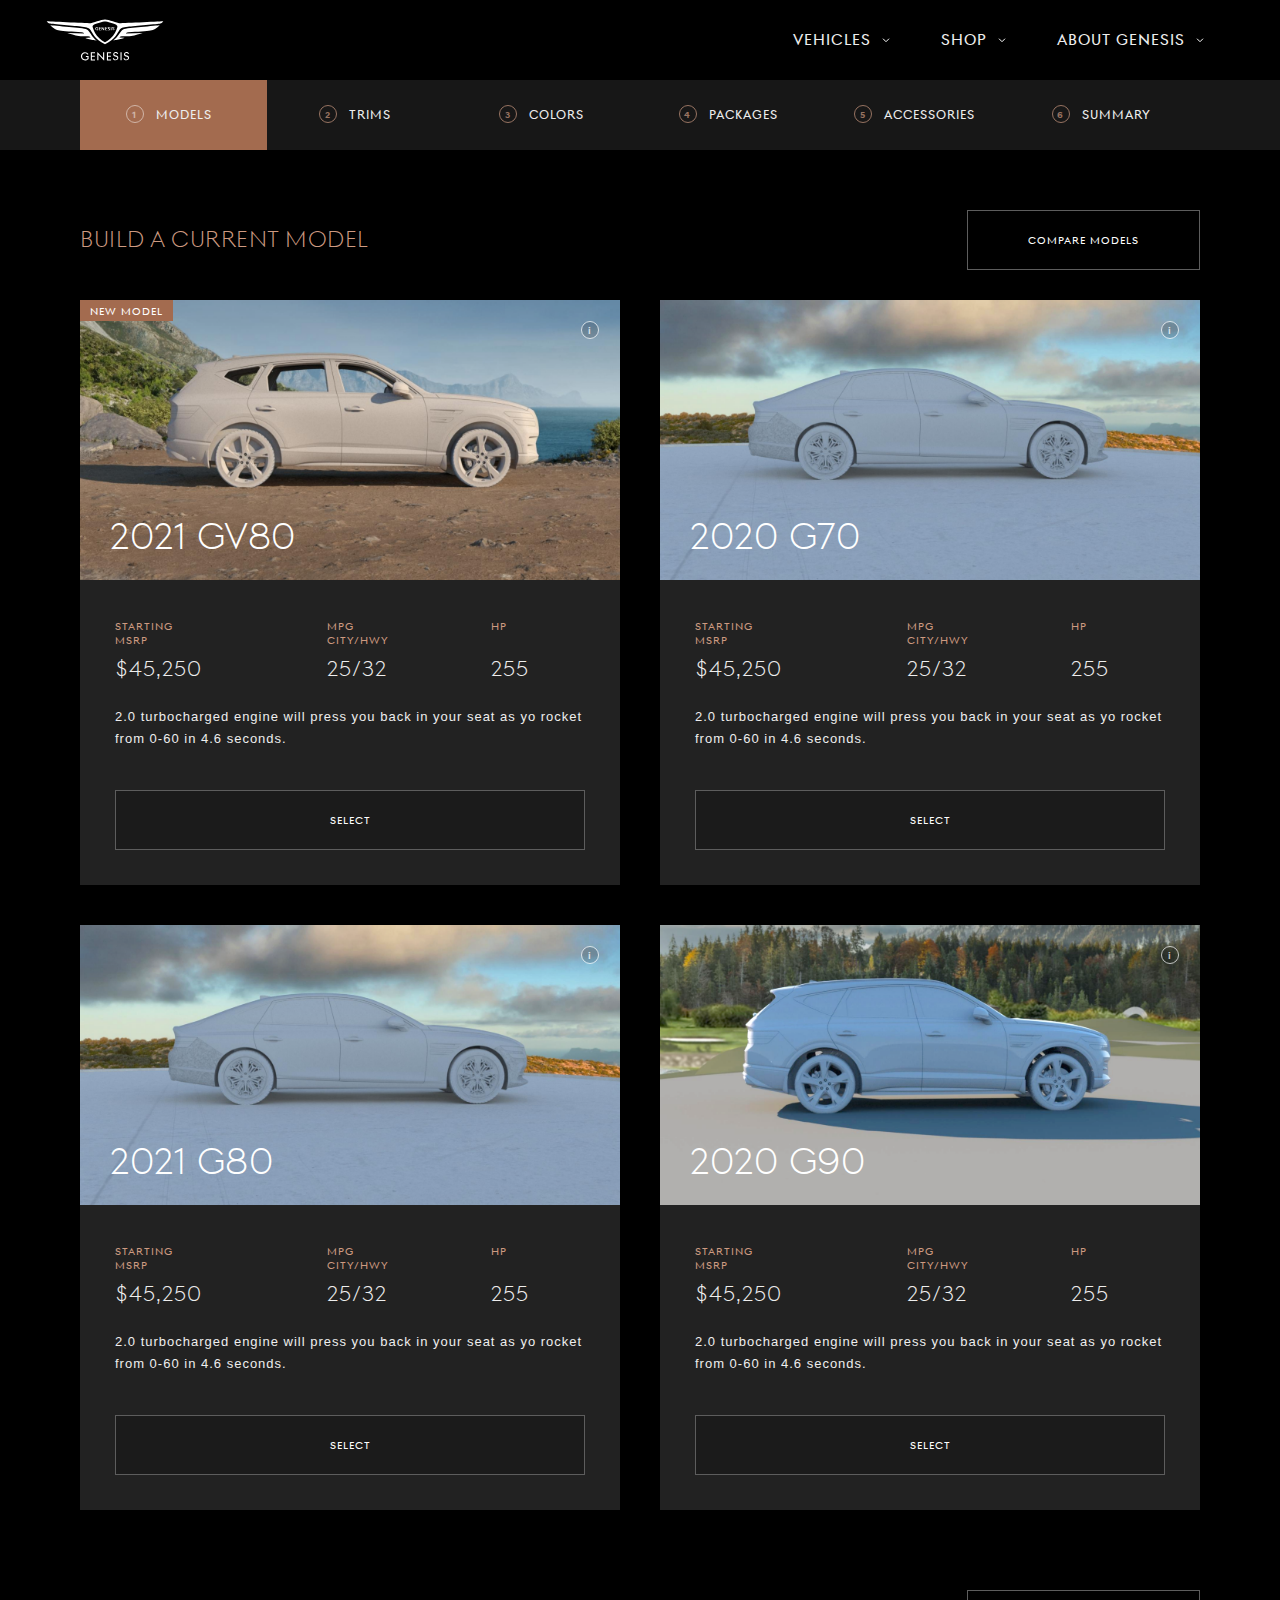
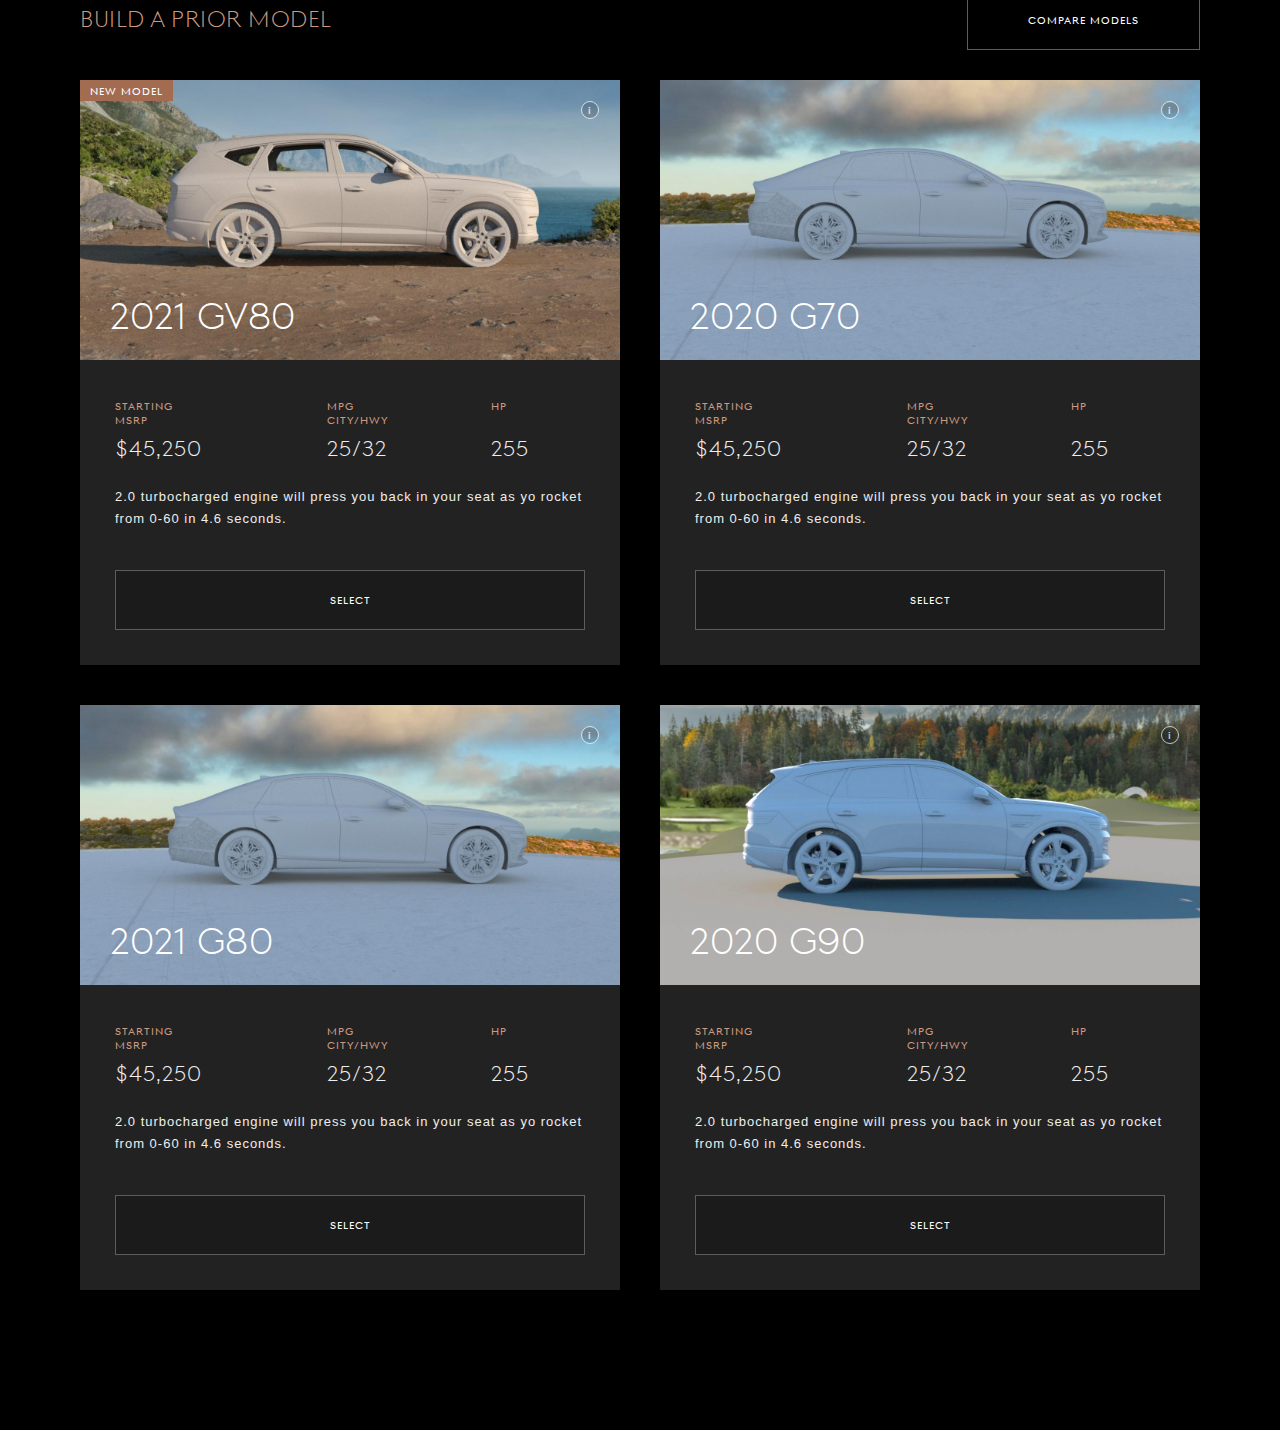
==== commit dc0f02c4: "Modified style of progression nav. Style tweaks on all cards." ====
--- a/index.html
+++ b/index.html
@@ -241,7 +241,7 @@
 					</div>
 					<div class="inventory">
 						<div class="icon"><img src="assets/images/icons/icon-inventory-copper.svg" alt=""></div>
-						<div class="label">47 Inventory Matches</div>
+						<div class="label">Inventory <span class="copper">(47)</span></div>
 					</div>
 				</div>
 			</div>
--- a/assets/css/main.css
+++ b/assets/css/main.css
@@ -109,9 +109,9 @@
 	/* font-family: 'GenesisSansText', Helvetica, Arial, Verdana, sans-serif; */
 	font-family: 'GenesisSansHead-Regular', Helvetica, Arial, Verdana, sans-serif;
 	font-style: normal;
-	font-size: 14px;
-	letter-spacing: 0.5px;
-	line-height: 14px;
+	font-size: 13px;
+	letter-spacing: 1px;
+	line-height: 13px;
 	-webkit-font-smoothing: antialiased;
 }
 
@@ -347,7 +347,7 @@
 }
 
 .button.dark-translucent {
-	background-color: rgba(0, 0, 0, 0.15);
+	background-color: rgba(0, 0, 0, 0.2);
 	border: 1px solid #5d5d5d;
 	color: #fff;
 }
--- a/assets/css/global-nav.css
+++ b/assets/css/global-nav.css
@@ -24,7 +24,7 @@
 section.global-nav header .genesis-logo {
 	display: flex;
 	height: 80px;
-	padding: 0 25px;
+	padding: 0 45px;
 	/* background-color: darkmagenta; */
 	cursor: pointer;
 }
@@ -42,7 +42,7 @@
 	flex: 1;
 	justify-content: flex-end;
 	height: 80px;
-	padding: 0 40px;
+	padding: 0 50px;
 }
 
 section.global-nav header .global-nav-button {
--- a/assets/css/configurator.css
+++ b/assets/css/configurator.css
@@ -53,7 +53,7 @@
 	text-align: center;
 	font-family: 'GenesisSansText-Bold', Helvetica, Arial, Verdana, sans-serif;
 	left: -30px;
-	top: 24px;
+	top: 25px;
 	opacity: 0.7;
 	box-sizing: border-box;
 }
@@ -70,6 +70,8 @@
 	z-index: 20;
 	line-height: 70px;
 	transform: translateX(10px);
+	font-size: 13px;
+	letter-spacing: 1px;
 }
 
 
@@ -140,6 +142,7 @@
 	display: none;
 	background-color: #222;
 	background: url(../images/visualizer-fpo-2.jpg) no-repeat center center;
+	/* background: url(../images/exterior_360_72f_54.jpg) no-repeat center center; */
   	background-size: cover;
 	height: calc(100vh - 360px);
 	min-height: 560px;
@@ -169,6 +172,16 @@
 	margin: 0 5px;
 }
 
+section.configurator .pill-button .label {
+	font-size: 13px;
+	line-height: 32px;
+	letter-spacing: 1px;
+}
+
+
+
+
+
 section.configurator .pill-button.selected {
 	background-color: #A36B4F;
 }
@@ -230,7 +243,7 @@
 
 section.configurator .visualizer .ui .fullscreen-button {
 	position: relative;
-	line-height: 31px;
+	line-height: 32px;
 	padding: 0 0 0 32px;
 }
 
@@ -283,6 +296,7 @@
 	width: 100%;
 	z-index: 20;
 	padding: 2px 0 0 0;
+	letter-spacing: 0.5px;
 }
 
 section.configurator .vehicle-info-bar .vehicle-info .left-column {
@@ -303,8 +317,9 @@
 section.configurator .vehicle-info-bar .vehicle-info .model {
 	font-family: 'GenesisSansHead-Light', Helvetica, Arial, Verdana, sans-serif;
 	display: flex;
-	font-size: 28px;
-	padding: 27px 20px 0 0;
+	font-size: 30px;
+	letter-spacing: 0.5px;
+	padding: 28px 20px 0 0;
 }
 
 section.configurator .vehicle-info-bar .vehicle-info .trim {
@@ -312,14 +327,14 @@
 	display: flex;
 	font-size: 14px;
 	color: #CD9A81;
-	padding: 30px 25px 0 0;
+	padding: 28px 25px 0 0;
 }
 
 section.configurator .vehicle-info-bar .vehicle-info .msrp {
 	font-family: 'GenesisSansHead-Regular', Helvetica, Arial, Verdana, sans-serif;
 	display: flex;
 	font-size: 14px;
-	padding: 30px 0 0 0;
+	padding: 28px 0 0 0;
 }
 
 section.configurator .vehicle-info-bar .vehicle-info .msrp span.msrp-label {
@@ -332,7 +347,7 @@
 	font-family: 'GenesisSansHead-Regular', Helvetica, Arial, Verdana, sans-serif;
 	display: flex;
 	font-size: 14px;
-	padding: 30px 30px 0 30px;
+	padding: 28px 30px 0 30px;
 	margin: 0 5px 0 0;
 }
 
@@ -341,7 +356,7 @@
 	width: 40px;
 	height: 40px;
 	left: -5px;
-	top: 17px;
+	top: 15px;
 }
 
 section.configurator .vehicle-info-bar .vehicle-info .zip .icon img {
@@ -354,7 +369,7 @@
 	font-family: 'GenesisSansHead-Regular', Helvetica, Arial, Verdana, sans-serif;
 	display: flex;
 	font-size: 14px;
-	padding: 30px 0 0 30px;
+	padding: 28px 0 0 30px;
 }
 
 section.configurator .vehicle-info-bar .vehicle-info .inventory .icon {
@@ -362,7 +377,7 @@
 	width: 40px;
 	height: 40px;
 	left: -10px;
-	top: 17px;
+	top: 15px;
 }
 
 section.configurator .vehicle-info-bar .vehicle-info .inventory .icon img {
@@ -434,7 +449,7 @@
 	font-family: 'GenesisSansHead-Light', Helvetica, Arial, Verdana, sans-serif;
 	font-size: 24px;
 	letter-spacing: 0.5px;
-	line-height: 50px;
+	line-height: 60px;
 	color: #CD9A81;
 }
 
@@ -496,10 +511,14 @@
 	left: 0;
 	top: 0;
 	z-index: 1;
+	box-sizing: border-box;
 }
 
 section.configurator .panel-content .card.selected .background {
-	background-color: #A36B4F;
+	/* background-color: #A36B4F; */
+	/* background-color: rgba(163, 107, 79, 0.65); */
+	border: 1px solid #A36B4F;
+	background-color: #111;
 }
 
 
@@ -551,8 +570,8 @@
 	position: absolute;
 	width: 30px;
 	height: 30px;
-	top: 10px;
-	right: 10px;
+	top: 15px;
+	right: 15px;
 	z-index: 30;
 }
 
@@ -586,8 +605,8 @@
 section.configurator .panel-content .card .title-wrap .title {
 	position: relative;
 	font-family: 'GenesisSansHead-Light', Helvetica, Arial, Verdana, sans-serif;
-	font-size: 32px;
-	line-height: 34px;
+	font-size: 30px;
+	line-height: 36px;
 	letter-spacing: 0.5px;
 	color: #fff;
 	padding: 220px 30px 5px 30px;
@@ -663,9 +682,9 @@
 	flex: 0 0 20%;
 }
 
-section.configurator .panel-content .card.selected .specs .label {
+/* section.configurator .panel-content .card.selected .specs .label {
 	color: #fff;
-}
+} */
 
 section.configurator .panel-content .card .specs .value.msrp {
 	width: 45%;
@@ -739,7 +758,8 @@
 	justify-content: center;
 	width: 100%;
 	border: 1px solid transparent;
-	background-color: rgba(255, 255, 255, 0.1);
+	/* background-color: rgba(255, 255, 255, 0.1); */
+	background-color: #171717;
 }
 
 
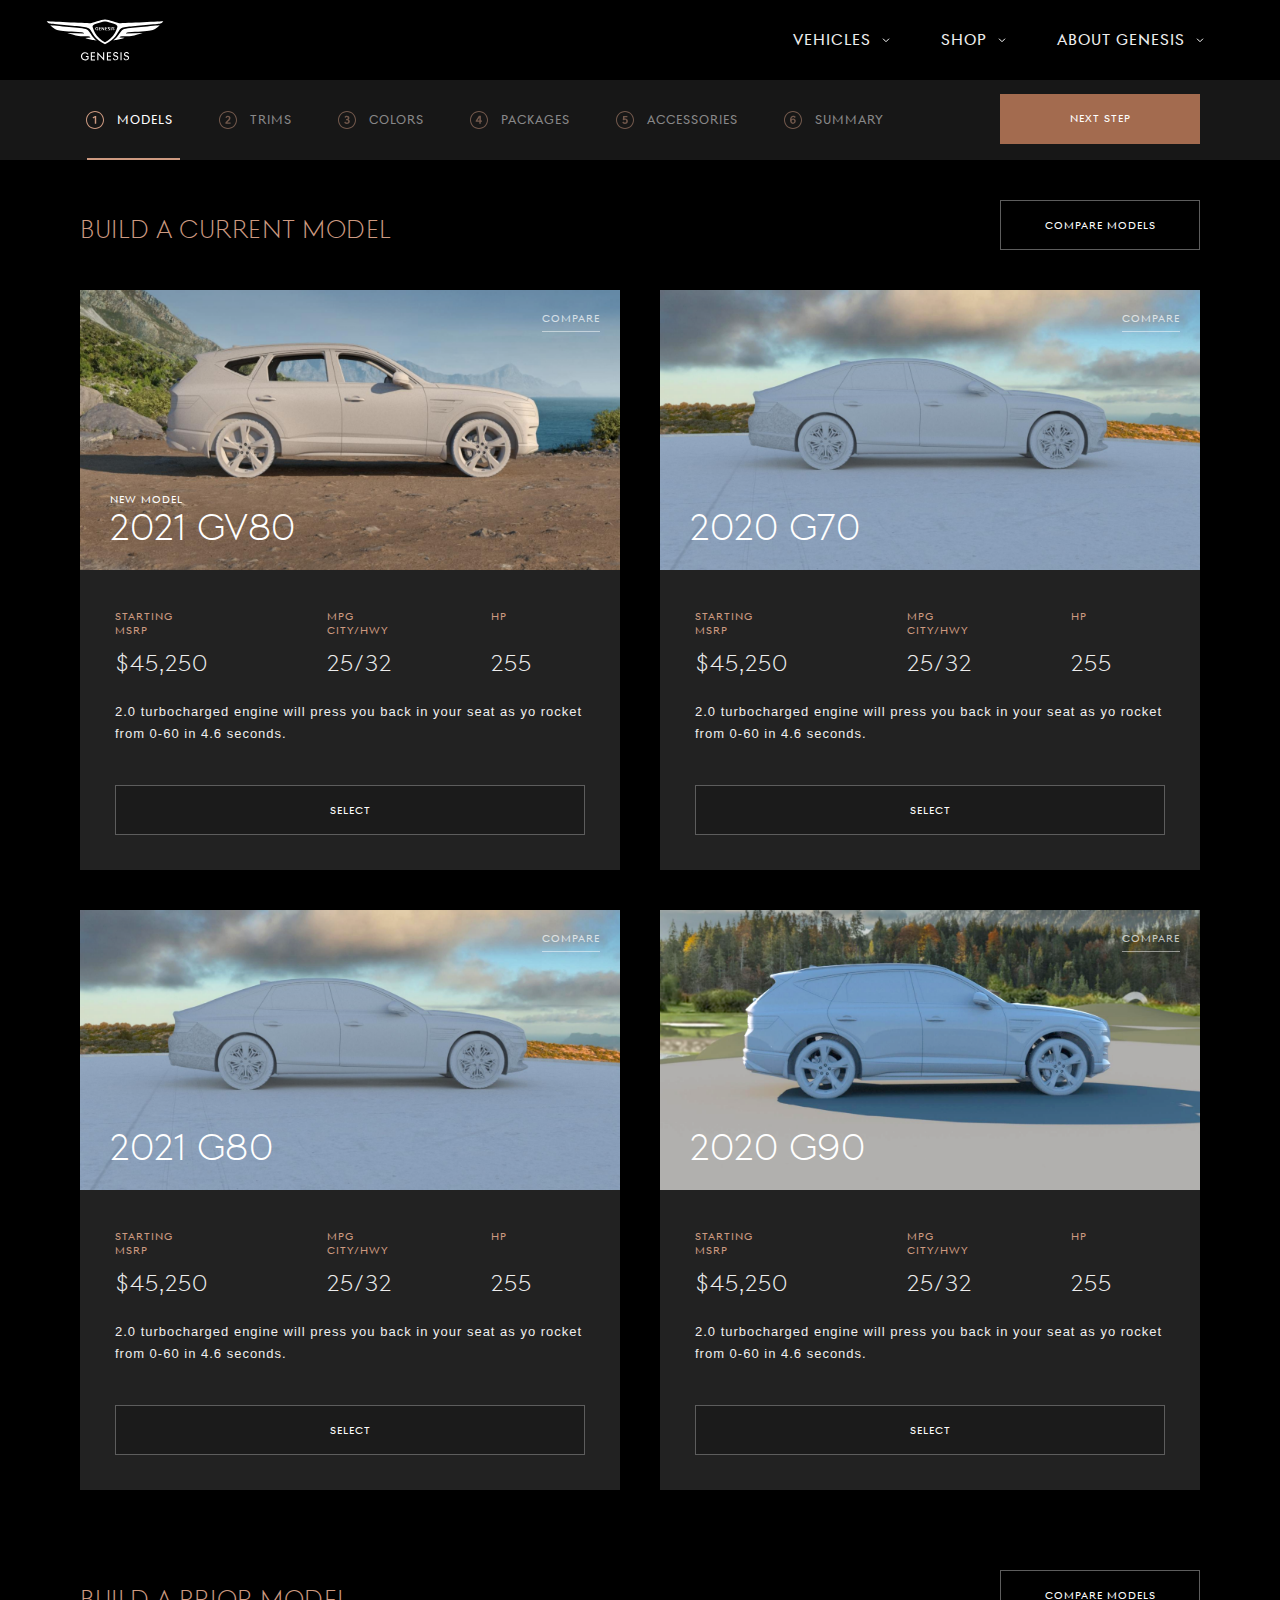
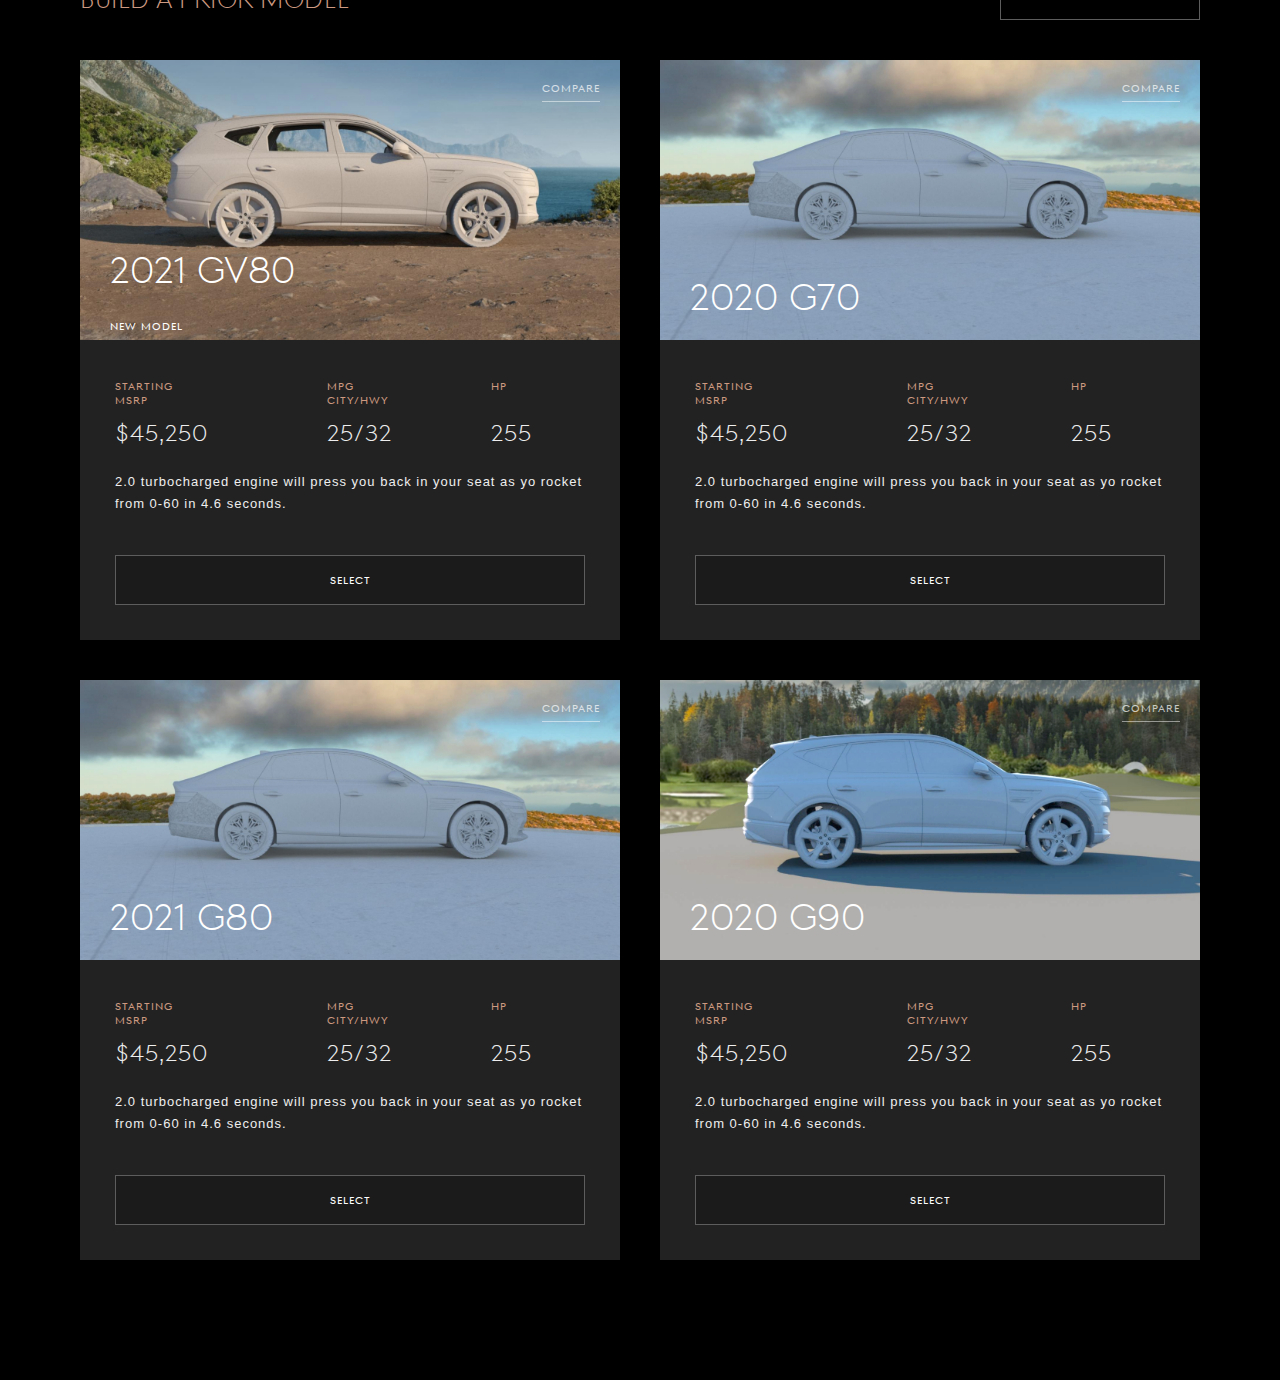
==== commit 3a1743d2: "Further refinement of progression nav. Compare buttons. Removed vehicle info bar, replaced with floa" ====
--- a/index.html
+++ b/index.html
@@ -227,26 +227,58 @@
 
 	<section class="configurator">
 
-		<div class="vehicle-info-bar">
-			<div class="vehicle-info">
-				<div class="left-column">
-					<div class="model">2020 G70</div>
-					<div class="trim">2.0T 6-Speed Manual RWD</div>
-					<div class="msrp"><span class="msrp-label">MSRP:</span>$35,750</div>
-				</div>
-				<div class="right-column">
-					<div class="zip">
-						<div class="icon"><img src="assets/images/icons/icon-pin-copper.svg" alt=""></div>
-						<div class="label">92627</div>
-					</div>
-					<div class="inventory">
-						<div class="icon"><img src="assets/images/icons/icon-inventory-copper.svg" alt=""></div>
-						<div class="label">Inventory <span class="copper">(47)</span></div>
-					</div>
+		<div class="subnav">
+
+			<div class="tabs">
+				<div class="tab-button" index="0" label="models">
+					<div class="icon"><img src="assets/images/icons/circle-numbers_1.svg" alt=""></div>
+					<div class="label">Models</div>
+					<div class="underline"></div>
+				</div>
+				<div class="tab-button" index="1" label="trims">
+					<div class="icon"><img src="assets/images/icons/circle-numbers_2.svg" alt=""></div>
+					<div class="label">Trims</div>
+					<div class="underline"></div>
+				</div>
+				<div class="tab-button" index="2" label="colors">
+					<div class="icon"><img src="assets/images/icons/circle-numbers_3.svg" alt=""></div>
+					<div class="label">Colors</div>
+					<div class="underline"></div>
+				</div>
+				<div class="tab-button" index="3" label="packages">
+					<div class="icon"><img src="assets/images/icons/circle-numbers_4.svg" alt=""></div>
+					<div class="label">Packages</div>
+					<div class="underline"></div>
+				</div>
+				<div class="tab-button" index="4" label="accessories">
+					<div class="icon"><img src="assets/images/icons/circle-numbers_5.svg" alt=""></div>
+					<div class="label">Accessories</div>
+					<div class="underline"></div>
+				</div>
+				<div class="tab-button" index="5" label="summary">
+					<div class="icon"><img src="assets/images/icons/circle-numbers_6.svg" alt=""></div>
+					<div class="label">Summary</div>
+					<div class="underline"></div>
+				</div>
+				<div class="tab-button next" index="next" label="next">
+					<!-- <div class="label">Next Step</div> -->
+					<div class="button copper">Next Step</div>
 				</div>
 			</div>
-			<div class="background"></div>
+
+			<!-- <div class="ctas">
+				<div class="cta">
+					<div class="icon"><img src="assets/images/icons/icon-save-copper.svg" alt=""></div>
+					<div class="label">Save</div>
+				</div>
+				<div class="cta">
+					<div class="icon"><img src="assets/images/icons/icon-share-copper.svg" alt=""></div>
+					<div class="label">Share</div>
+				</div>
+			</div> -->
+
 		</div>
+
 
 		<div class="visualizer">
 			<div class="ui">
@@ -267,10 +299,7 @@
 				<div class="mode-ui">
 					<div class="mode-ui-360">
 						<div class="pill-button mode-ui-360-button selected">
-							<div class="label">Exterior</div>
-						</div>
-						<div class="pill-button mode-ui-360-button">
-							<div class="label">Interior</div>
+							<div class="label">View Interior</div>
 						</div>
 					</div>
 				</div>
@@ -281,53 +310,38 @@
 					</div>
 				</div>
 			</div>
+
+			<div class="vehicle-info-bar">
+				<div class="vehicle-info">
+					<div class="left-column">
+						<div class="model">2020 G70</div>
+						<div class="trim">2.0T 6-Speed Manual RWD</div>
+						<div class="msrp">$35,750 MSRP*</div>
+					</div>
+					<div class="right-column">
+						<!-- <div class="zip">
+							<div class="icon"><img src="assets/images/icons/icon-pin-copper.svg" alt=""></div>
+							<div class="label">92627</div>
+						</div> -->
+						<div class="inventory">
+							<!-- <div class="icon"><img src="assets/images/icons/icon-inventory-copper.svg" alt=""></div> -->
+							<div class="label">Local Inventory</div>
+							<div class="pill-button mode-ui-360-button selected">
+								<div class="label">47</div>
+							</div>
+
+						</div>
+					</div>
+				</div>
+				<div class="background"></div>
+			</div>
 		</div>
+
 
 		<div class="mini-visualizer">
 		</div>
 
-		<div class="subnav">
-
-			<div class="tabs">
-				<div class="tab-button" index="0" label="models">
-
-					<div class="label"><div class="number">1</div>Models</div>
-					<div class="underline"></div>
-				</div>
-				<div class="tab-button" index="1" label="trims">
-					<div class="label"><div class="number">2</div>Trims</div>
-					<div class="underline"></div>
-				</div>
-				<div class="tab-button" index="2" label="colors">
-					<div class="label"><div class="number">3</div>Colors</div>
-					<div class="underline"></div>
-				</div>
-				<div class="tab-button" index="3" label="packages">
-					<div class="label"><div class="number">4</div>Packages</div>
-					<div class="underline"></div>
-				</div>
-				<div class="tab-button" index="4" label="accessories">
-					<div class="label"><div class="number">5</div>Accessories</div>
-					<div class="underline"></div>
-				</div>
-				<div class="tab-button" index="5" label="summary">
-					<div class="label"><div class="number">6</div>Summary</div>
-					<div class="underline"></div>
-				</div>
-			</div>
-
-			<!-- <div class="ctas">
-				<div class="cta">
-					<div class="icon"><img src="assets/images/icons/icon-save-copper.svg" alt=""></div>
-					<div class="label">Save</div>
-				</div>
-				<div class="cta">
-					<div class="icon"><img src="assets/images/icons/icon-share-copper.svg" alt=""></div>
-					<div class="label">Share</div>
-				</div>
-			</div> -->
-
-		</div>
+
 
 		<div class="panels">
 
@@ -347,12 +361,13 @@
 							<div class="card model">
 								<div class="inner-wrap">
 									<div class="card-content">
-										<div class="info-button">
-											<div class="icon">i</div>
+										<div class="compare-button">
+											<div class="label">Compare</div>
+											<div class="underline"></div>
 										</div>
 										<div class="title-wrap">
+											<div class="bug">New Model</div>
 											<div class="title">2021 GV80</div>
-											<div class="bug">New Model</div>
 										</div>
 										<div class="vehicle-photo" style="background-image: url(assets/images/vehicles/gv80-hero-profile.png);"></div>
 										<div class="specs">
@@ -385,8 +400,9 @@
 							<div class="card model">
 								<div class="inner-wrap">
 									<div class="card-content">
-										<div class="info-button">
-											<div class="icon">i</div>
+										<div class="compare-button">
+											<div class="label">Compare</div>
+											<div class="underline"></div>
 										</div>
 										<div class="title-wrap">
 											<div class="title">2020 G70</div>
@@ -424,8 +440,9 @@
 							<div class="card model">
 								<div class="inner-wrap">
 									<div class="card-content">
-										<div class="info-button">
-											<div class="icon">i</div>
+										<div class="compare-button">
+											<div class="label">Compare</div>
+											<div class="underline"></div>
 										</div>
 										<div class="title-wrap">
 											<div class="title">2021 G80</div>
@@ -462,8 +479,9 @@
 							<div class="card model">
 								<div class="inner-wrap">
 									<div class="card-content">
-										<div class="info-button">
-											<div class="icon">i</div>
+										<div class="compare-button">
+											<div class="label">Compare</div>
+											<div class="underline"></div>
 										</div>
 										<div class="title-wrap">
 											<div class="title">2020 G90</div>
@@ -511,8 +529,9 @@
 							<div class="card model">
 								<div class="inner-wrap">
 									<div class="card-content">
-										<div class="info-button">
-											<div class="icon">i</div>
+										<div class="compare-button">
+											<div class="label">Compare</div>
+											<div class="underline"></div>
 										</div>
 										<div class="title-wrap">
 											<div class="title">2021 GV80</div>
@@ -549,8 +568,9 @@
 							<div class="card model">
 								<div class="inner-wrap">
 									<div class="card-content">
-										<div class="info-button">
-											<div class="icon">i</div>
+										<div class="compare-button">
+											<div class="label">Compare</div>
+											<div class="underline"></div>
 										</div>
 										<div class="title-wrap">
 											<div class="title">2020 G70</div>
@@ -588,8 +608,9 @@
 							<div class="card model">
 								<div class="inner-wrap">
 									<div class="card-content">
-										<div class="info-button">
-											<div class="icon">i</div>
+										<div class="compare-button">
+											<div class="label">Compare</div>
+											<div class="underline"></div>
 										</div>
 										<div class="title-wrap">
 											<div class="title">2021 G80</div>
@@ -626,8 +647,9 @@
 							<div class="card model">
 								<div class="inner-wrap">
 									<div class="card-content">
-										<div class="info-button">
-											<div class="icon">i</div>
+										<div class="compare-button">
+											<div class="label">Compare</div>
+											<div class="underline"></div>
 										</div>
 										<div class="title-wrap">
 											<div class="title">2020 G90</div>
@@ -681,8 +703,9 @@
 							<div class="card trim selected">
 								<div class="inner-wrap">
 									<div class="card-content">
-										<div class="info-button">
-											<div class="icon">i</div>
+										<div class="compare-button">
+											<div class="label">Compare</div>
+											<div class="underline"></div>
 										</div>
 										<div class="select-icon">
 											<img class="deselected" src="assets/images/icons/icon-card-select-circle.svg" alt="">
@@ -723,8 +746,9 @@
 							<div class="card trim">
 								<div class="inner-wrap">
 									<div class="card-content">
-										<div class="info-button">
-											<div class="icon">i</div>
+										<div class="compare-button">
+											<div class="label">Compare</div>
+											<div class="underline"></div>
 										</div>
 										<div class="select-icon">
 											<img class="deselected" src="assets/images/icons/icon-card-select-circle.svg" alt="">
@@ -765,8 +789,9 @@
 							<div class="card trim">
 								<div class="inner-wrap">
 									<div class="card-content">
-										<div class="info-button">
-											<div class="icon">i</div>
+										<div class="compare-button">
+											<div class="label">Compare</div>
+											<div class="underline"></div>
 										</div>
 										<div class="select-icon">
 											<img class="deselected" src="assets/images/icons/icon-card-select-circle.svg" alt="">
@@ -807,8 +832,9 @@
 							<div class="card trim">
 								<div class="inner-wrap">
 									<div class="card-content">
-										<div class="info-button">
-											<div class="icon">i</div>
+										<div class="compare-button">
+											<div class="label">Compare</div>
+											<div class="underline"></div>
 										</div>
 										<div class="select-icon">
 											<img class="deselected" src="assets/images/icons/icon-card-select-circle.svg" alt="">
@@ -849,8 +875,9 @@
 							<div class="card trim">
 								<div class="inner-wrap">
 									<div class="card-content">
-										<div class="info-button">
-											<div class="icon">i</div>
+										<div class="compare-button">
+											<div class="label">Compare</div>
+											<div class="underline"></div>
 										</div>
 										<div class="select-icon">
 											<img class="deselected" src="assets/images/icons/icon-card-select-circle.svg" alt="">
--- a/assets/css/main.css
+++ b/assets/css/main.css
@@ -329,12 +329,13 @@
 /*Global Buttons */
 
 .button {
-	height: 60px;
+	height: 50px;
+	width: 200px;
 	font-size: 11px;
 	font-family: 'GenesisSansHead-Regular', Helvetica, Arial, Verdana, sans-serif;
 	letter-spacing: 1px;
-	line-height: 60px;
-	padding: 0 60px;
+	line-height: 50px;
+	/* padding: 0 60px; */
 	box-sizing: border-box;
 	cursor: pointer;
 	text-align: center;
--- a/assets/css/configurator.css
+++ b/assets/css/configurator.css
@@ -17,35 +17,102 @@
 	position: relative;
 	display: flex;
 	background-color: #171717;
-	height: 70px;
-	width: 100%;
+	height: 80px;
+	width: 100%;
+}
+
+section.configurator .subnav.sticky {
+	position: fixed;
+	top: 0;
+	left: 0;
+	z-index: 100;
 }
 
 section.configurator .subnav .tabs {
 	display: flex;
 	flex: 1;
-	justify-content: center;
-	height: 70px;
+	/* justify-content: center; */
+	height: 80px;
 	padding: 0 80px;
 }
 
 section.configurator .subnav .tab-button {
 	position: relative;
 	display: flex;
-	/* padding: 30px 0; */
-	height: 70px;
-	width: 16.66%;
-	justify-content: center;
+	flex: 0;
+	padding: 0;
+	height: 80px;
+	/* width: 14.28%; */
+	/* justify-content: center; */
 	/* margin: 0 60px 0 0; */
 	cursor: pointer;
 }
 
-section.configurator .subnav .tab-button .number {
+section.configurator .subnav .tab-button .label {
+	display: flex;
+	position: relative;
+	z-index: 20;
+	line-height: 80px;
+	font-size: 13px;
+	letter-spacing: 1px;
+	color: #888;
+	padding: 0 40px 0 0;
+}
+
+section.configurator .subnav .tab-button .icon {
+	display: flex;
+	width: 37px;
+	opacity: 0.5;
+}
+section.configurator .subnav .tab-button .icon img {
+	width: 30px;
+}
+
+section.configurator .subnav .tab-button.selected .icon {
+	opacity: 1;
+}
+
+section.configurator .subnav .tab-button.selected .label {
+	color: #fff;
+}
+
+
+section.configurator .subnav .tab-button .underline {
+	display: none;
+	position: absolute;
+	width: calc(100% - 40px);
+	height: 2px;
+	bottom: 0;
+	left: 7px;
+	line-height: 0;
+	z-index: 10;
+	background-color: #CD9A81;
+}
+
+section.configurator .subnav .tab-button.selected .underline {
+	display: block;
+}
+
+
+section.configurator .subnav .tab-button.next {
+	justify-content: flex-end;
+	padding: 14px 0 0 0;
+	flex: 1;
+}
+
+section.configurator .subnav .tab-button.next .button {
+	padding: 0;
+	width: 200px;
+}
+
+
+
+/* section.configurator .subnav .tab-button .number {
 	position: absolute;
 	width: 18px;
 	height: 18px;
 	border-radius: 11px;
-	/* background-color: #444; */
+	background-color: #444;
 	border: 1px solid #CD9A81;
 	color: #CD9A81;
 	font-size: 10px;
@@ -54,39 +121,26 @@
 	font-family: 'GenesisSansText-Bold', Helvetica, Arial, Verdana, sans-serif;
 	left: -30px;
 	top: 25px;
-	opacity: 0.7;
+	opacity: 0.5;
 	box-sizing: border-box;
-}
-
-section.configurator .subnav .tab-button.selected .number {
-	border: 1px solid #fff;
-	color: #fff;
-	opacity: 0.5;
-}
-
-
-section.configurator .subnav .tab-button .label {
-	position: relative;
-	z-index: 20;
-	line-height: 70px;
-	transform: translateX(10px);
-	font-size: 13px;
-	letter-spacing: 1px;
-}
-
-
-section.configurator .subnav .tab-button .underline {
-	display: none;
-	position: absolute;
-	width: calc(100% + 40px);
-	height: 70px;
-	top: 0;
-	left: -20px;
-	line-height: 0;
-	z-index: 10;
-}
-
-
+} */
+
+/* section.configurator .subnav .tab-button.selected .number {
+	opacity: 1;
+} */
+
+
+
+/* section.configurator .subnav .tab-button.next .label {
+	transform: translateX(0);
+	color: rgba(255, 255, 255, 0.8);
+	background-color: #A36B4F;
+	padding: 0 40px;
+	line-height: 52px;
+	height: 50px;
+	margin: 8px 0 0 0;
+	font-size: 11px;
+} */
 
 
 /* section.configurator .subnav .tab-button.selected {
@@ -94,7 +148,7 @@
 } */
 
 section.configurator .subnav .tab-button.selected  {
-	background-color: #A36B4F;
+	/* background-color: #A36B4F; */
 }
 
 section.configurator .subnav .ctas {
@@ -160,7 +214,7 @@
 	height: 100px;
 	bottom: 0;
 	left: 0;
-	background: linear-gradient(0deg, rgba(0,0,0,0.15) 0%, rgba(0,0,0,0) 100%);
+	background: linear-gradient(0deg, rgba(0,0,0,0.1) 0%, rgba(0,0,0,0) 100%);
 }
 
 section.configurator .pill-button {
@@ -268,7 +322,7 @@
 
 section.configurator .vehicle-info-bar {
 	display: none;
-	position: absolute;
+	position: relative;
 	height: 70px;
 	width: 100%;
 	top: 0;
@@ -279,7 +333,7 @@
 	display: flex;
 }
 
-section.configurator .vehicle-info-bar.sticky {
+/* section.configurator .vehicle-info-bar.sticky {
 	position: fixed;
 	display: flex;
 	height: 70px;
@@ -287,12 +341,12 @@
 	top: 0;
 	left: 0;
 	z-index: 100;
-}
+} */
 
 section.configurator .vehicle-info-bar .vehicle-info {
 	position: absolute;
 	display: flex;
-	height: 70px;
+	height: 50px;
 	width: 100%;
 	z-index: 20;
 	padding: 2px 0 0 0;
@@ -302,8 +356,9 @@
 section.configurator .vehicle-info-bar .vehicle-info .left-column {
 	display: flex;
 	flex: 1;
+	flex-direction: column;
 	justify-content: flex-start;
-	padding: 0 0 0 80px;
+	padding: 50px 0 0 80px;
 }
 
 section.configurator .vehicle-info-bar .vehicle-info .right-column {
@@ -311,43 +366,52 @@
 	flex: 0 0 320px;
 	width: 320px;
 	justify-content: flex-end;
-	padding: 0 80px 0 0;
+	padding: 50px 80px 0 0;
 }
 
 section.configurator .vehicle-info-bar .vehicle-info .model {
-	font-family: 'GenesisSansHead-Light', Helvetica, Arial, Verdana, sans-serif;
+	/* font-family: 'GenesisSansHead-Light', Helvetica, Arial, Verdana, sans-serif;
 	display: flex;
 	font-size: 30px;
 	letter-spacing: 0.5px;
-	padding: 28px 20px 0 0;
+	padding: 28px 20px 0 0; */
+
+	font-family: 'GenesisSansHead-Light', Helvetica, Arial, Verdana, sans-serif;
+	display: flex;
+	font-size: 60px;
+	line-height: 60px;
+	letter-spacing: 0;
+	color: #fff;
+	padding: 0 0 10px 0;
 }
 
 section.configurator .vehicle-info-bar .vehicle-info .trim {
 	font-family: 'GenesisSansHead-Regular', Helvetica, Arial, Verdana, sans-serif;
 	display: flex;
-	font-size: 14px;
-	color: #CD9A81;
-	padding: 28px 25px 0 0;
+	font-size: 18px;
+	line-height: 18px;
+	color: #fff;
+	padding: 0 0 5px 0;
 }
 
 section.configurator .vehicle-info-bar .vehicle-info .msrp {
 	font-family: 'GenesisSansHead-Regular', Helvetica, Arial, Verdana, sans-serif;
 	display: flex;
-	font-size: 14px;
-	padding: 28px 0 0 0;
-}
-
-section.configurator .vehicle-info-bar .vehicle-info .msrp span.msrp-label {
+	font-size: 18px;
+	line-height: 18px;
+}
+
+/* section.configurator .vehicle-info-bar .vehicle-info .msrp span.msrp-label {
 	color: #CD9A81;
 	padding: 0 6px 0 0;
-}
+} */
 
 section.configurator .vehicle-info-bar .vehicle-info .zip {
 	position: relative;
 	font-family: 'GenesisSansHead-Regular', Helvetica, Arial, Verdana, sans-serif;
 	display: flex;
 	font-size: 14px;
-	padding: 28px 30px 0 30px;
+	padding: 18px 30px 0 30px;
 	margin: 0 5px 0 0;
 }
 
@@ -369,8 +433,28 @@
 	font-family: 'GenesisSansHead-Regular', Helvetica, Arial, Verdana, sans-serif;
 	display: flex;
 	font-size: 14px;
-	padding: 28px 0 0 30px;
-}
+	/* padding: 18px 0 0 30px; */
+}
+
+section.configurator .vehicle-info-bar .vehicle-info .inventory .label {
+	position: relative;
+	font-family: 'GenesisSansHead-Regular', Helvetica, Arial, Verdana, sans-serif;
+	display: flex;
+	font-size: 14px;
+	line-height: 32px;
+	padding: 0 5px 0 0;
+}
+
+section.configurator .vehicle-info-bar .vehicle-info .inventory .pill-button {
+	padding: 0 10px;
+}
+
+section.configurator .vehicle-info-bar .vehicle-info .inventory .pill-button .label {
+	padding: 0;
+	line-height: 32px;
+}
+
+
 
 section.configurator .vehicle-info-bar .vehicle-info .inventory .icon {
 	position: absolute;
@@ -387,8 +471,9 @@
 
 section.configurator .vehicle-info-bar .background {
 	position: absolute;
-	background-color: #111;
-	height: 70px;
+	/* background-color: #000; */
+	background: linear-gradient(0deg, rgba(0,0,0,0) 0%, rgba(0,0,0,0.1) 100%);
+	height: 200px;
 	width: 100%;
 	left: 0;
 	top: 0;
@@ -412,7 +497,7 @@
 
 section.configurator .panel {
 	display: none;
-	padding: 60px 0;
+	padding: 40px 0;
 }
 
 section.configurator .panel.selected {
@@ -447,7 +532,7 @@
 	display: flex;
 	flex: 1;
 	font-family: 'GenesisSansHead-Light', Helvetica, Arial, Verdana, sans-serif;
-	font-size: 24px;
+	font-size: 26px;
 	letter-spacing: 0.5px;
 	line-height: 60px;
 	color: #CD9A81;
@@ -494,11 +579,8 @@
 	padding: 320px 35px 35px 35px;
 }
 
-section.configurator .panel-content .card.trim .card-content {
-	position: relative;
-	display: flex;
-	flex: 1;
-	flex-direction: column;
+section.configurator .panel-content .card.trim .card-content,
+section.configurator .panel-content .card.package .card-content {
 	padding: 35px 35px 35px 35px;
 }
 
@@ -515,10 +597,10 @@
 }
 
 section.configurator .panel-content .card.selected .background {
-	/* background-color: #A36B4F; */
+	background-color: #A36B4F;
 	/* background-color: rgba(163, 107, 79, 0.65); */
-	border: 1px solid #A36B4F;
-	background-color: #111;
+	/* border: 1px solid #A36B4F; */
+	/* background-color: #111; */
 }
 
 
@@ -560,6 +642,10 @@
 
 section.configurator .panel-content .card.model .title-wrap {
 	position: absolute;
+	display: flex;
+	flex-direction: column;
+	justify-content: flex-end;
+	height: 280px;
 	top: 0;
 	left: 0;
 	z-index: 20;
@@ -574,6 +660,43 @@
 	right: 15px;
 	z-index: 30;
 }
+
+section.configurator .panel-content .card .compare-button {
+	position: absolute;
+	padding: 7px 0;
+	top: 15px;
+	right: 20px;
+	z-index: 30;
+	color: #fff;
+	/* background-color: rgba(255, 255, 255, 0.5); */
+	cursor: pointer;
+	opacity: 0.7;
+}
+
+section.configurator .panel-content .card.trim .compare-button {
+	top: 32px;
+	right: 40px;
+	opacity: 0.6;
+}
+
+
+
+section.configurator .panel-content .card .compare-button .label {
+	font-size: 11px;
+}
+section.configurator .panel-content .card .compare-button .underline {
+	position: absolute;
+	bottom: 0;
+	left: 0;
+	width: 100%;
+	height: 1px;
+	background-color: #fff;
+	opacity: 0.7;
+}
+
+
+
+
 
 
 section.configurator .panel-content .card .info-button .icon {
@@ -604,12 +727,13 @@
 
 section.configurator .panel-content .card .title-wrap .title {
 	position: relative;
+	display: flex;
 	font-family: 'GenesisSansHead-Light', Helvetica, Arial, Verdana, sans-serif;
-	font-size: 30px;
-	line-height: 36px;
+	font-size: 28px;
+	line-height: 32px;
 	letter-spacing: 0.5px;
 	color: #fff;
-	padding: 220px 30px 5px 30px;
+	padding: 0 30px 25px 30px;
 	z-index: 10;
 }
 
@@ -619,6 +743,7 @@
 	line-height: 22px;
 	letter-spacing: 0.5px;
 	padding: 3px 0 10px 40px;
+	z-index: 10;
 }
 
 section.configurator .panel-content .card.selected .title.small span.copper {
@@ -626,16 +751,14 @@
 }
 
 section.configurator .panel-content .card .bug {
-	position: absolute;
+	display: flex;
 	font-family: 'GenesisSansHead-Regular', Helvetica, Arial, Verdana, sans-serif;
 	font-size: 11px;
 	letter-spacing: 1px;
 	color: #fff;
-	padding: 5px 10px 3px 10px;
-	z-index: 10;
-	background-color: #A36B4F;
-	top: 0;
-	left: 0;
+	padding: 7px 10px 7px 30px;
+	z-index: 10;
+	/* background-color: #A36B4F; */
 }
 
 section.configurator .panel-content .card .specs {
@@ -647,7 +770,7 @@
 section.configurator .panel-content .card .specs .labels {
 	display: flex;
 	width: 100%;
-	margin: 0 0 15px 0;
+	margin: 0 0 20px 0;
 }
 
 section.configurator .panel-content .card .specs .values {
@@ -682,9 +805,9 @@
 	flex: 0 0 20%;
 }
 
-/* section.configurator .panel-content .card.selected .specs .label {
+section.configurator .panel-content .card.selected .specs .label {
 	color: #fff;
-} */
+}
 
 section.configurator .panel-content .card .specs .value.msrp {
 	width: 45%;
@@ -704,7 +827,7 @@
 section.configurator .panel-content .card .specs .value {
 	font-family: 'GenesisSansHead-Light', Helvetica, Arial, Verdana, sans-serif;
 	display: flex;
-	font-size: 22px;
+	font-size: 24px;
 	letter-spacing: 1px;
 	flex: 1;
 }
@@ -758,8 +881,8 @@
 	justify-content: center;
 	width: 100%;
 	border: 1px solid transparent;
-	/* background-color: rgba(255, 255, 255, 0.1); */
-	background-color: #171717;
+	background-color: rgba(255, 255, 255, 0.1);
+	/* background-color: #171717; */
 }
 
 
@@ -794,7 +917,7 @@
 /* Card Trims */
 
 section.configurator .panel-content .card.trim .title {
-	padding: 0 20px 30px 40px;
+	padding: 0 80px 30px 40px;
 }
 
 /* Card Accessory */
@@ -1093,6 +1216,9 @@
 	flex-direction: row;
 	padding: 30px 0 0 0;
 }
+
+
+
 
 section.configurator .panel-content.summary .vehicle-info .model-trim {
 	display: flex;
@@ -1562,6 +1688,7 @@
 
 section.configurator .panel-content.summary .inventory-results .vehicle-info {
 	flex: 1;
+	padding: 0;
 }
 
 section.configurator .panel-content.summary .inventory-results .msrp {
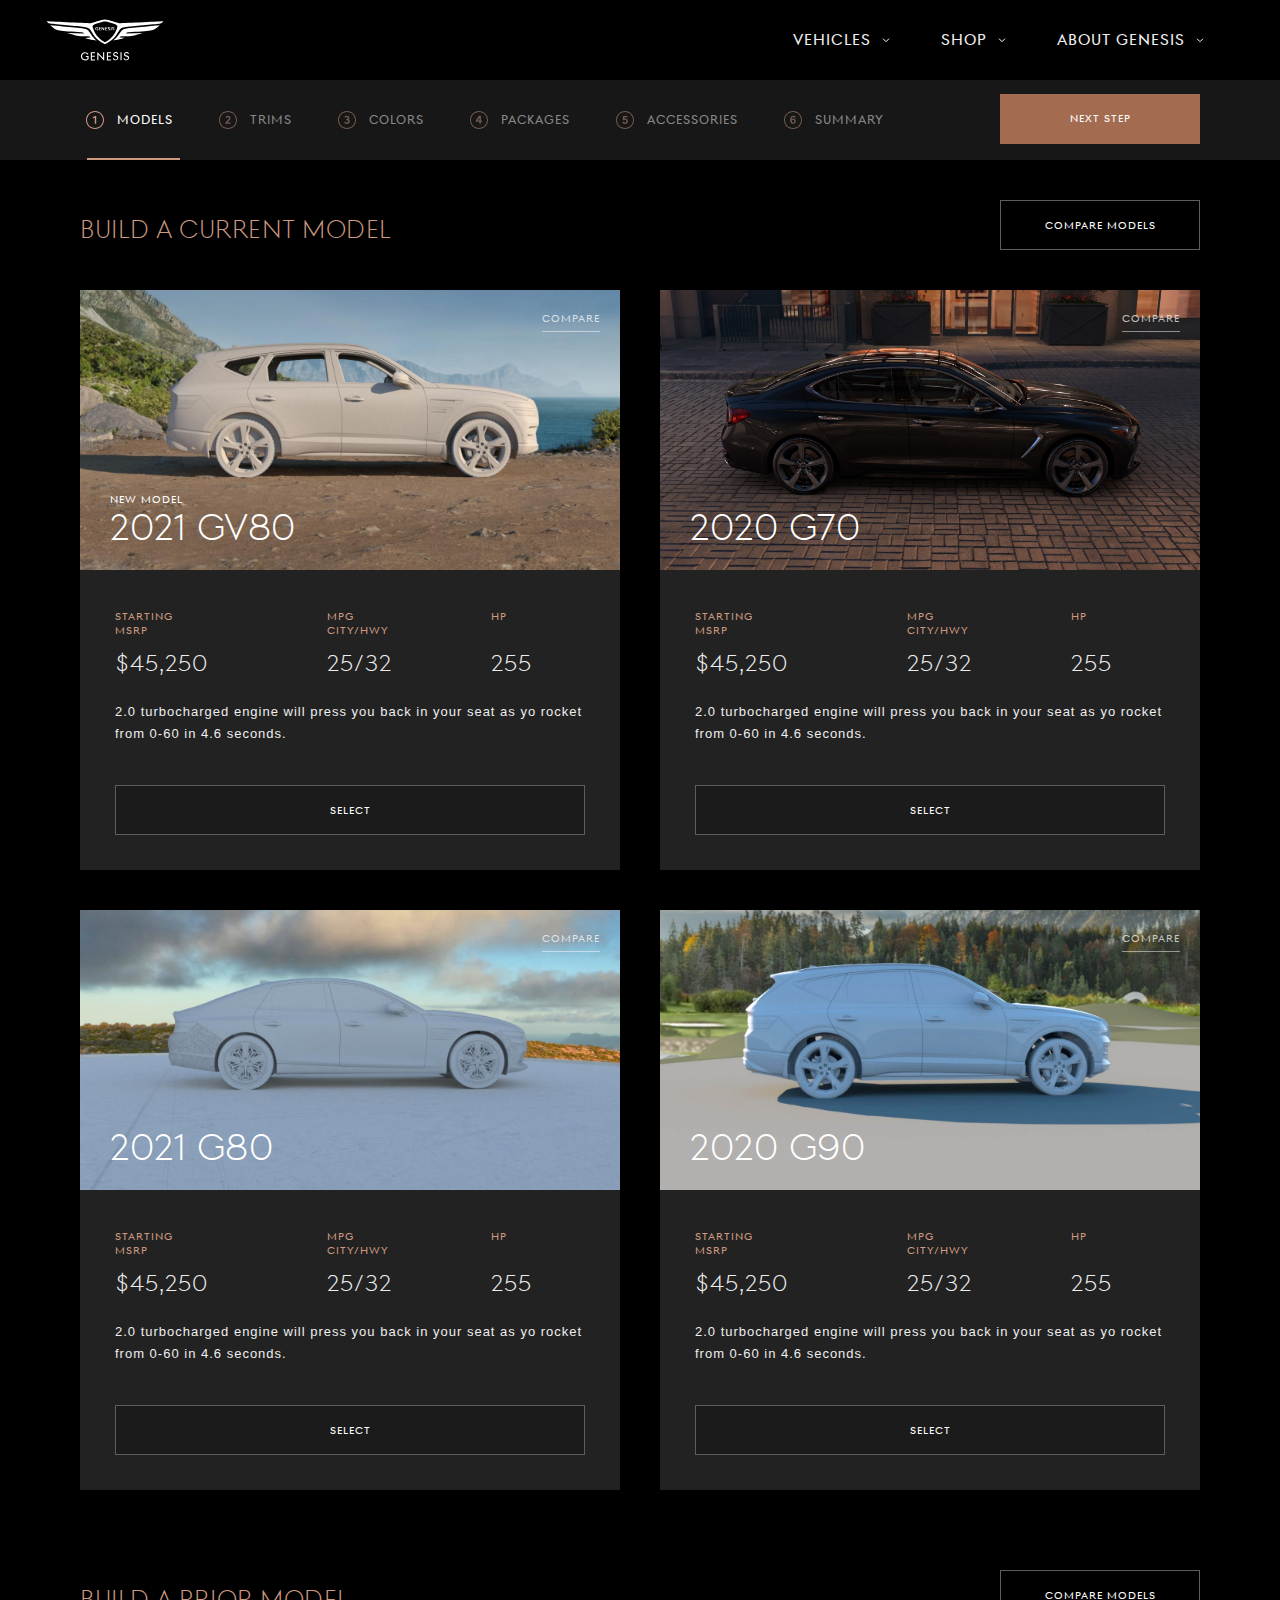
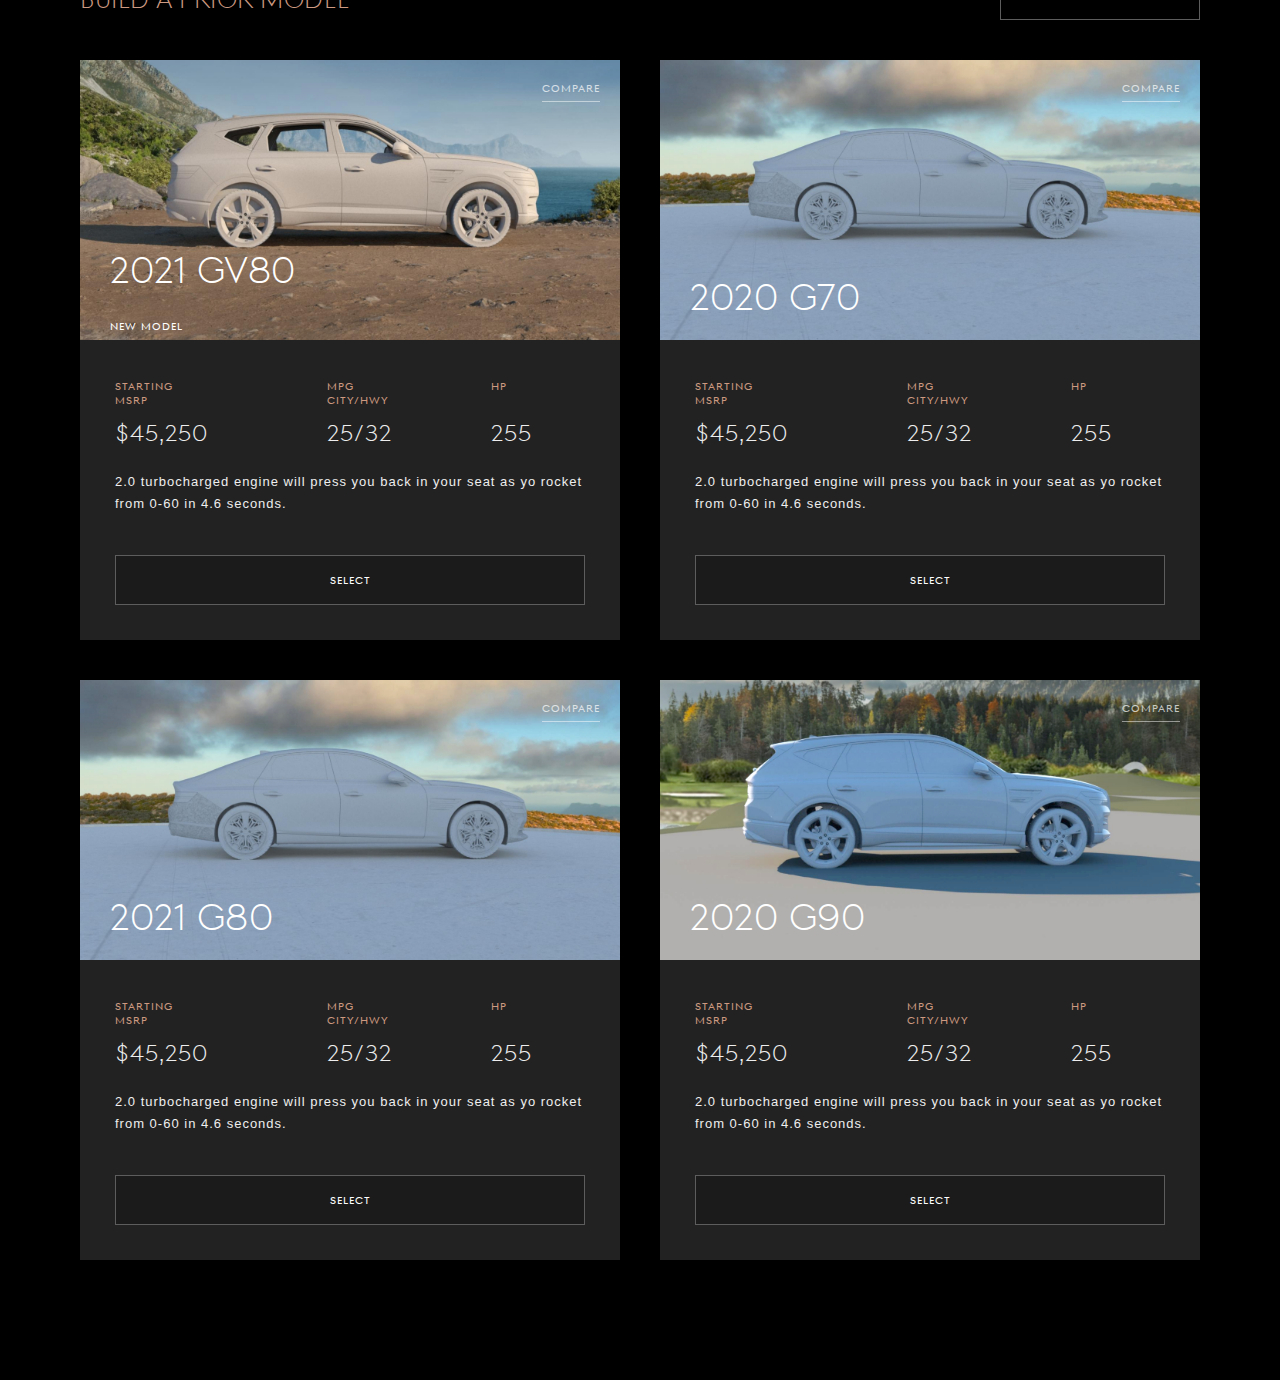
==== commit e11e269b: "Additional styling updates." ====
--- a/index.html
+++ b/index.html
@@ -408,7 +408,7 @@
 											<div class="title">2020 G70</div>
 											<!-- <div class="bug"></div> -->
 										</div>
-										<div class="vehicle-photo" style="background-image: url(assets/images/vehicles/g80-hero-profile.png);"></div>
+										<div class="vehicle-photo" style="background-image: url(assets/images/exterior_360_72f_18.jpg);"></div>
 										<div class="specs">
 											<div class="labels">
 												<div class="label msrp">Starting<br>MSRP</div>
@@ -1041,7 +1041,7 @@
 											<img class="deselected" src="assets/images/icons/icon-card-select-circle.svg" alt="">
 											<img class="selected" src="assets/images/icons/icon-card-select-circle-selected.svg" alt="">
 										</div>
-										<div class="title small">2.0T Standard Package <span class="copper">+ $0</span></div>
+										<div class="title small">2.0T Standard Package<br><span class="copper">+ $0</span></div>
 										<div class="align-bottom">
 											<div class="description">
 												<ul>
@@ -1068,7 +1068,7 @@
 											<img class="deselected" src="assets/images/icons/icon-card-select-circle.svg" alt="">
 											<img class="selected" src="assets/images/icons/icon-card-select-circle-selected.svg" alt="">
 										</div>
-										<div class="title small">2.0T Super Duper Bomb Ass Mega Elite Package <span class="copper">+ $4,600</span></div>
+										<div class="title small">2.0T Elite Package<br><span class="copper">+ $4,600</span></div>
 
 										<div class="align-bottom">
 											<div class="description">
@@ -1097,7 +1097,7 @@
 											<img class="deselected" src="assets/images/icons/icon-card-select-circle.svg" alt="">
 											<img class="selected" src="assets/images/icons/icon-card-select-circle-selected.svg" alt="">
 										</div>
-										<div class="title small">2.0T Prestige Package <span class="copper">+ $8,450</span></div>
+										<div class="title small">2.0T Prestige Package<br><span class="copper">+ $8,450</span></div>
 
 										<div class="align-bottom">
 											<div class="description">
@@ -1126,7 +1126,7 @@
 											<img class="deselected" src="assets/images/icons/icon-card-select-circle.svg" alt="">
 											<img class="selected" src="assets/images/icons/icon-card-select-circle-selected.svg" alt="">
 										</div>
-										<div class="title small">2.0T Sport Package <span class="copper">+ $10,000</span></div>
+										<div class="title small">2.0T Sport Package<br><span class="copper">+ $10,000</span></div>
 
 										<div class="align-bottom">
 											<div class="description">
@@ -1164,20 +1164,19 @@
 							<div class="card accessory selected">
 								<div class="inner-wrap">
 									<div class="card-content">
+										<div class="accessory-photo" style="background-image: url(assets/images/accessories/accessories-cargo-tray.png);"></div>
+
 										<div class="select-icon">
 											<img class="deselected" src="assets/images/icons/icon-card-select-circle.svg" alt="">
 											<img class="selected" src="assets/images/icons/icon-card-select-circle-selected.svg" alt="">
 										</div>
-										<div class="title small">Cargo Tray <span class="copper">+ $150</span></div>
-
-										<div class="align-bottom">
-											<div class="accessory-photo">
-												<img src="assets/images/accessories/accessories-cargo-tray.png" alt="">
-											</div>
-											<div class="ctas">
-												<div class="button dark-translucent">
-													<div class="label deselected">Select</div>
-													<div class="label selected">X Deselect</div>
+										<div class="title small">Cargo Tray<br><span class="copper">+ $150</span></div>
+
+										<div class="align-bottom">
+											<div class="ctas">
+												<div class="button dark-translucent">
+													<div class="label deselected">Select</div>
+													<div class="label selected">X&nbsp;&nbsp;Deselect</div>
 												</div>
 											</div>
 										</div>
@@ -1188,15 +1187,13 @@
 							<div class="card accessory">
 								<div class="inner-wrap">
 									<div class="card-content">
+										<div class="accessory-photo" style="background-image: url(assets/images/accessories/accessories-first-aid.png);"></div>
 										<div class="select-icon">
 											<img class="deselected" src="assets/images/icons/icon-card-select-circle.svg" alt="">
 											<img class="selected" src="assets/images/icons/icon-card-select-circle-selected.svg" alt="">
 										</div>
-										<div class="title small">A Super Duper Bomb Ass Mega First Aid Kit In Full 3D <span class="copper">+ $150</span></div>
-										<div class="align-bottom">
-											<div class="accessory-photo">
-												<img src="assets/images/accessories/accessories-first-aid.png" alt="">
-											</div>
+										<div class="title small">First Aid Kit<br><span class="copper">+ $150</span></div>
+										<div class="align-bottom">
 											<div class="ctas">
 												<div class="button dark-translucent">
 													<div class="label deselected">Select</div>
@@ -1211,15 +1208,13 @@
 							<div class="card accessory">
 								<div class="inner-wrap">
 									<div class="card-content">
+										<div class="accessory-photo" style="background-image: url(assets/images/accessories/accessories-mud-guards.png);"></div>
 										<div class="select-icon">
 											<img class="deselected" src="assets/images/icons/icon-card-select-circle.svg" alt="">
 											<img class="selected" src="assets/images/icons/icon-card-select-circle-selected.svg" alt="">
 										</div>
-										<div class="title small">Mud Guards <span class="copper">+ $150</span></div>
-										<div class="align-bottom">
-											<div class="accessory-photo">
-												<img src="assets/images/accessories/accessories-mud-guards.png" alt="">
-											</div>
+										<div class="title small">Mud Guards<br><span class="copper">+ $150</span></div>
+										<div class="align-bottom">
 											<div class="ctas">
 												<div class="button dark-translucent">
 													<div class="label deselected">Select</div>
@@ -1234,15 +1229,13 @@
 							<div class="card accessory">
 								<div class="inner-wrap">
 									<div class="card-content">
+										<div class="accessory-photo" style="background-image: url(assets/images/accessories/accessories-rear-bumper.png);"></div>
 										<div class="select-icon">
 											<img class="deselected" src="assets/images/icons/icon-card-select-circle.svg" alt="">
 											<img class="selected" src="assets/images/icons/icon-card-select-circle-selected.svg" alt="">
 										</div>
-										<div class="title small">Rear Bumper Applique <span class="copper">+ $150</span></div>
-										<div class="align-bottom">
-											<div class="accessory-photo">
-												<img src="assets/images/accessories/accessories-rear-bumper.png" alt="">
-											</div>
+										<div class="title small">Rear Bumper Applique<br><span class="copper">+ $150</span></div>
+										<div class="align-bottom">
 											<div class="ctas">
 												<div class="button dark-translucent">
 													<div class="label deselected">Select</div>
@@ -1257,15 +1250,13 @@
 							<div class="card accessory">
 								<div class="inner-wrap">
 									<div class="card-content">
+										<div class="accessory-photo" style="background-image: url(assets/images/accessories/accessories-wheel-locks.png);"></div>
 										<div class="select-icon">
 											<img class="deselected" src="assets/images/icons/icon-card-select-circle.svg" alt="">
 											<img class="selected" src="assets/images/icons/icon-card-select-circle-selected.svg" alt="">
 										</div>
-										<div class="title small">Wheel Locks <span class="copper">+ $150</span></div>
-										<div class="align-bottom">
-											<div class="accessory-photo">
-												<img src="assets/images/accessories/accessories-wheel-locks.png" alt="">
-											</div>
+										<div class="title small">Wheel Locks<br><span class="copper">+ $150</span></div>
+										<div class="align-bottom">
 											<div class="ctas">
 												<div class="button dark-translucent">
 													<div class="label deselected">Select</div>
--- a/assets/css/configurator.css
+++ b/assets/css/configurator.css
@@ -739,10 +739,10 @@
 
 section.configurator .panel-content .card .title.small {
 	font-family: 'GenesisSansHead-Regular', Helvetica, Arial, Verdana, sans-serif;
-	font-size: 16px;
-	line-height: 22px;
+	font-size: 18px;
+	line-height: 24px;
 	letter-spacing: 0.5px;
-	padding: 3px 0 10px 40px;
+	padding: 3px 0 30px 40px;
 	z-index: 10;
 }
 
@@ -920,17 +920,43 @@
 	padding: 0 80px 30px 40px;
 }
 
+
+
 /* Card Accessory */
 section.configurator .panel-content .card.accessory .accessory-photo {
-	position: relative;
+	/* position: relative;
 	width: 100%;
 	margin: 25px 0 40px 0;
+	z-index: 10; */
+
+	position: absolute;
+	width: 100%;
+	height: 220px;
+	/* background-color: #1a1a1a; */
+	/* margin: 20px 0 40px 0;
+	z-index: 10; */
+
+	background-size: cover;
+	background-repeat: no-repeat;
+	background-position: center center;
+	margin: 0;
+	left: 0;
+	top: 0;
 	z-index: 10;
 }
 
 section.configurator .panel-content .card.accessory .accessory-photo img {
 	width: 100%;
 }
+
+section.configurator .panel-content .card.accessory .card-content {
+	padding: 250px 35px 35px 35px;
+}
+
+section.configurator .panel-content .card.accessory .title.small {
+	padding: 0 0 30px 0;
+}
+
 
 
 
